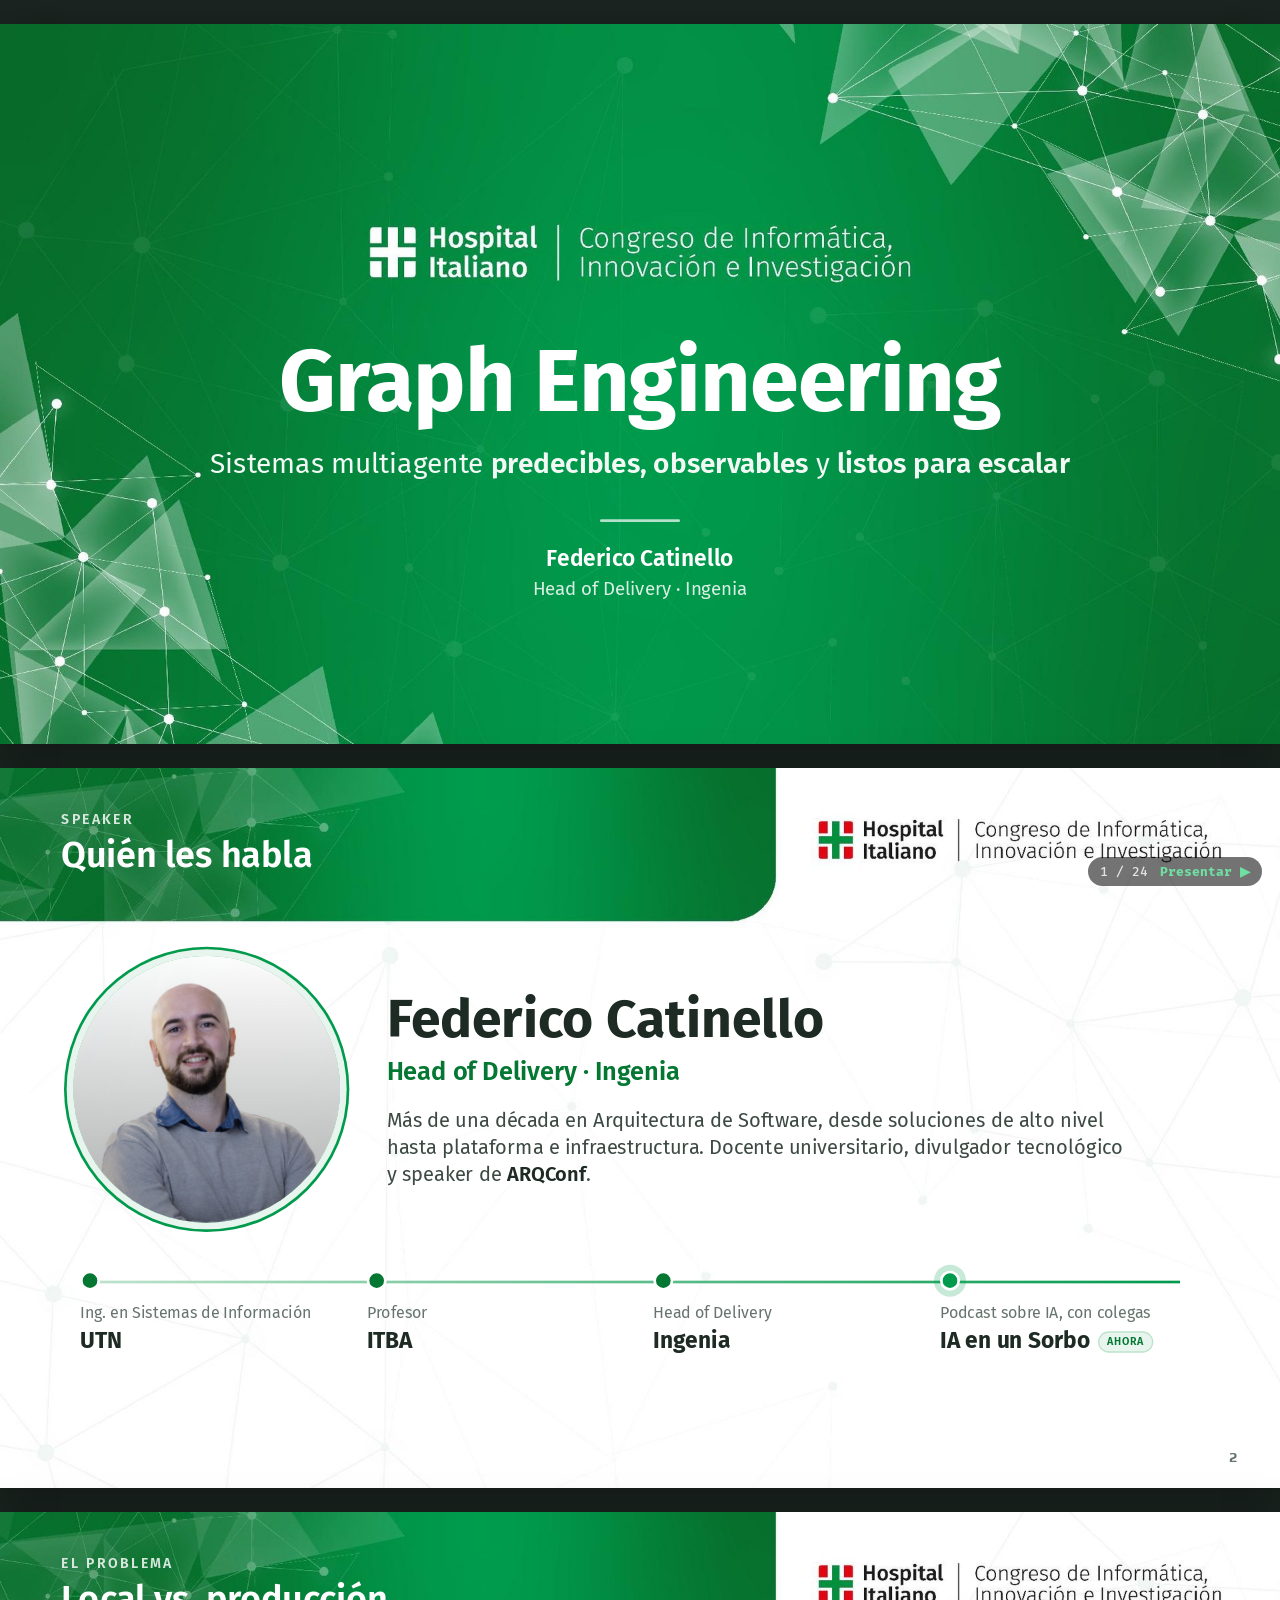
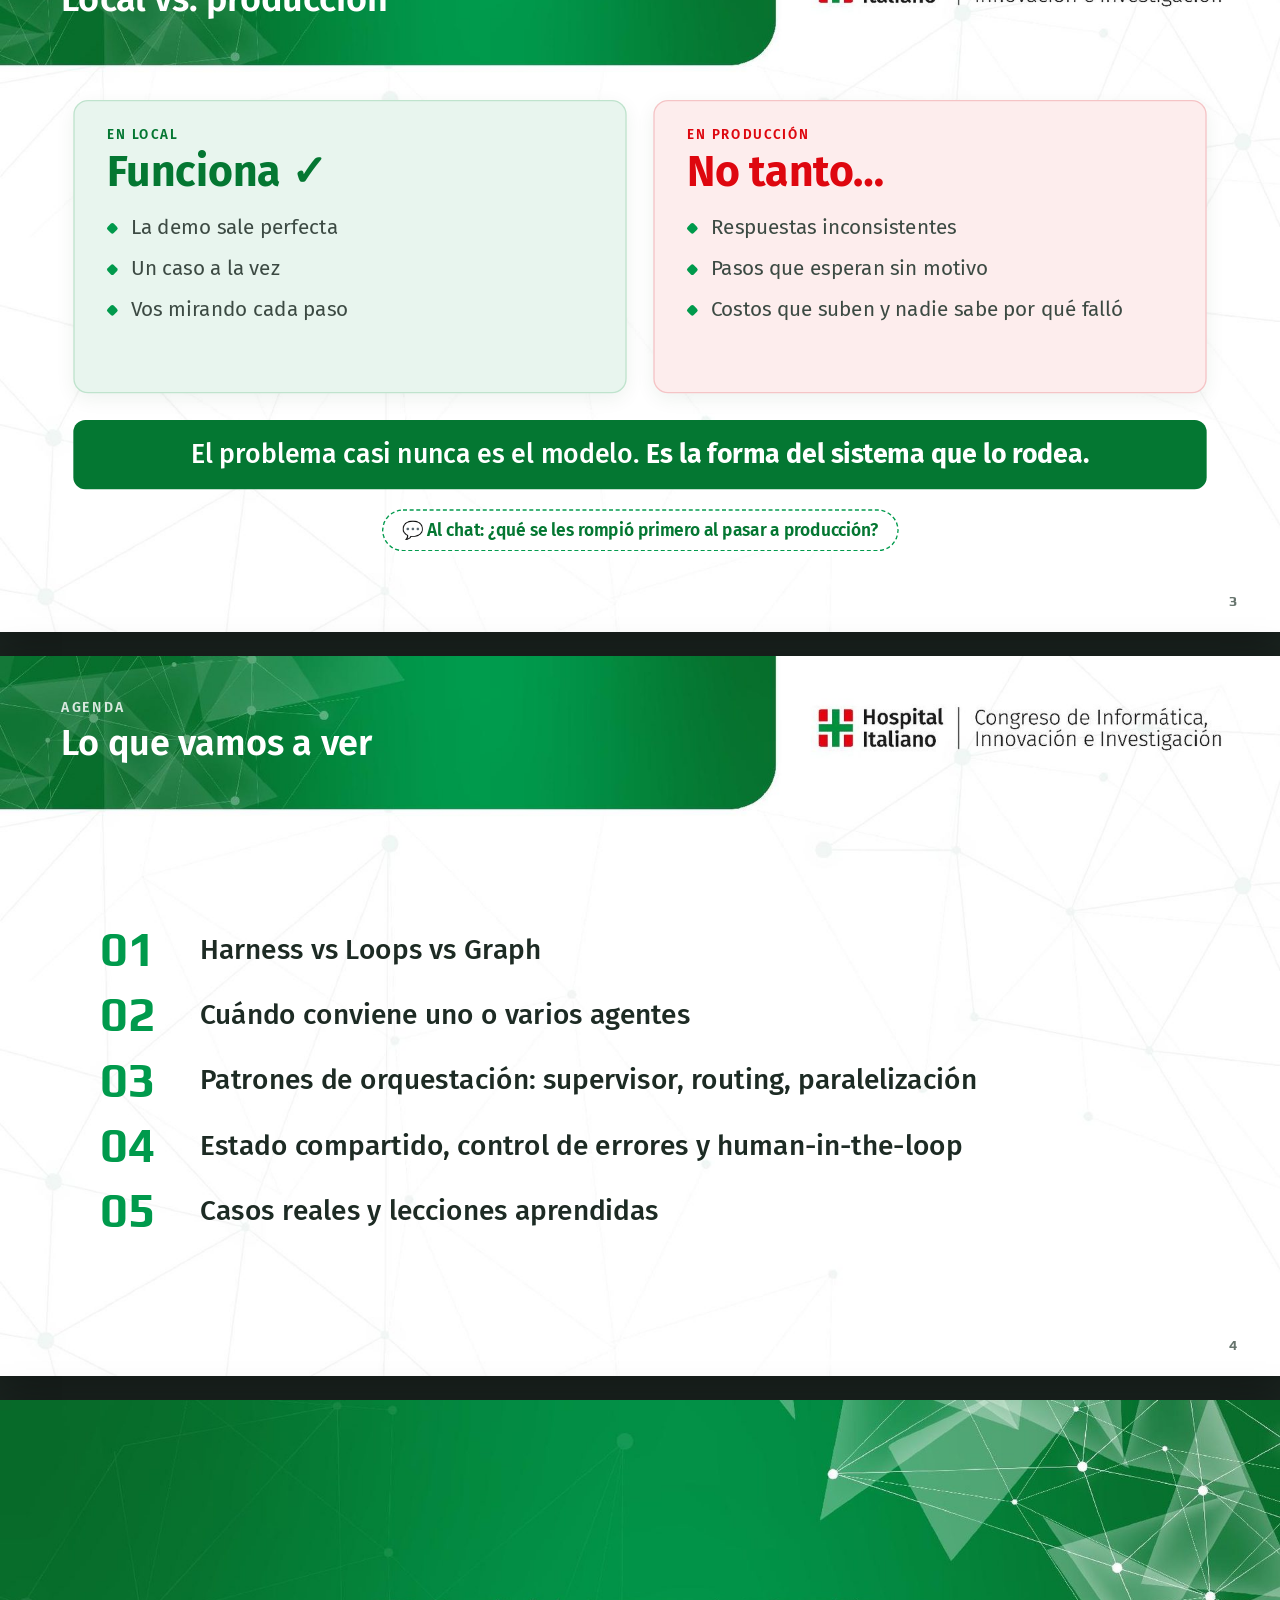
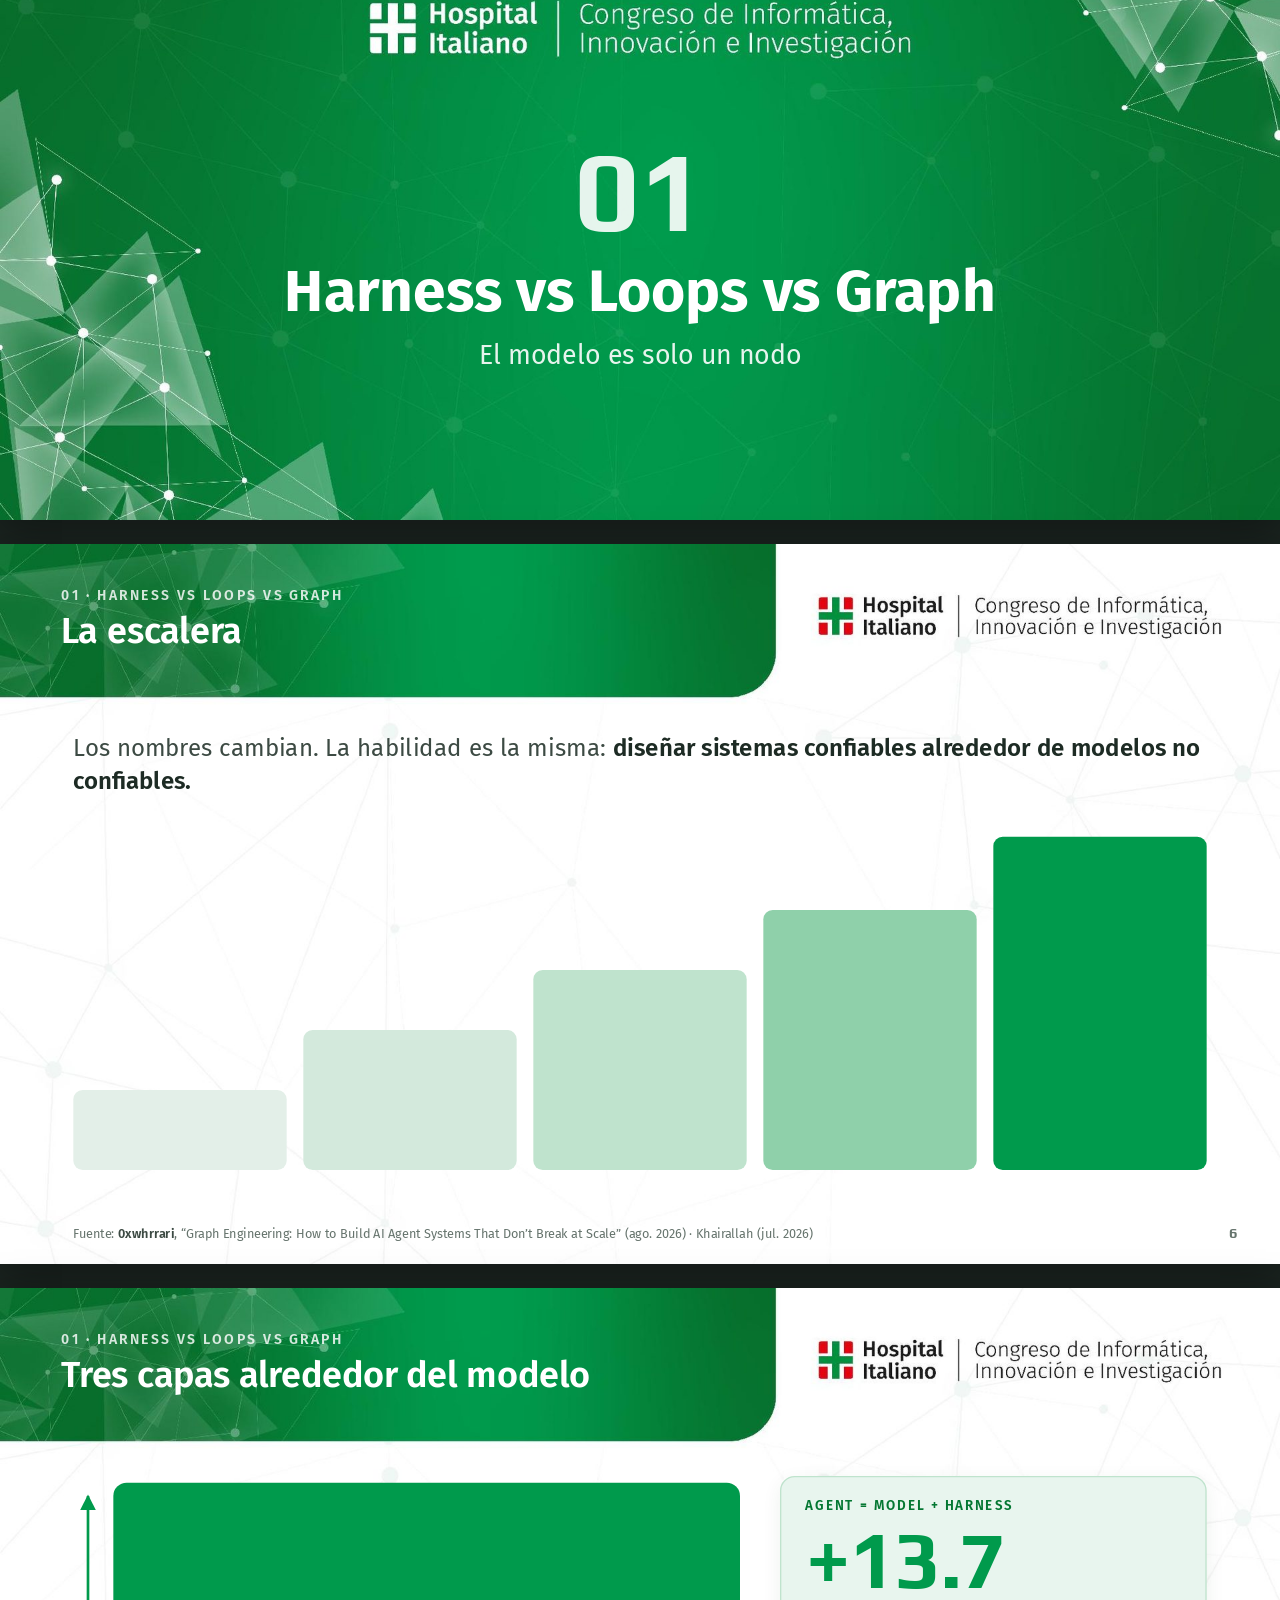
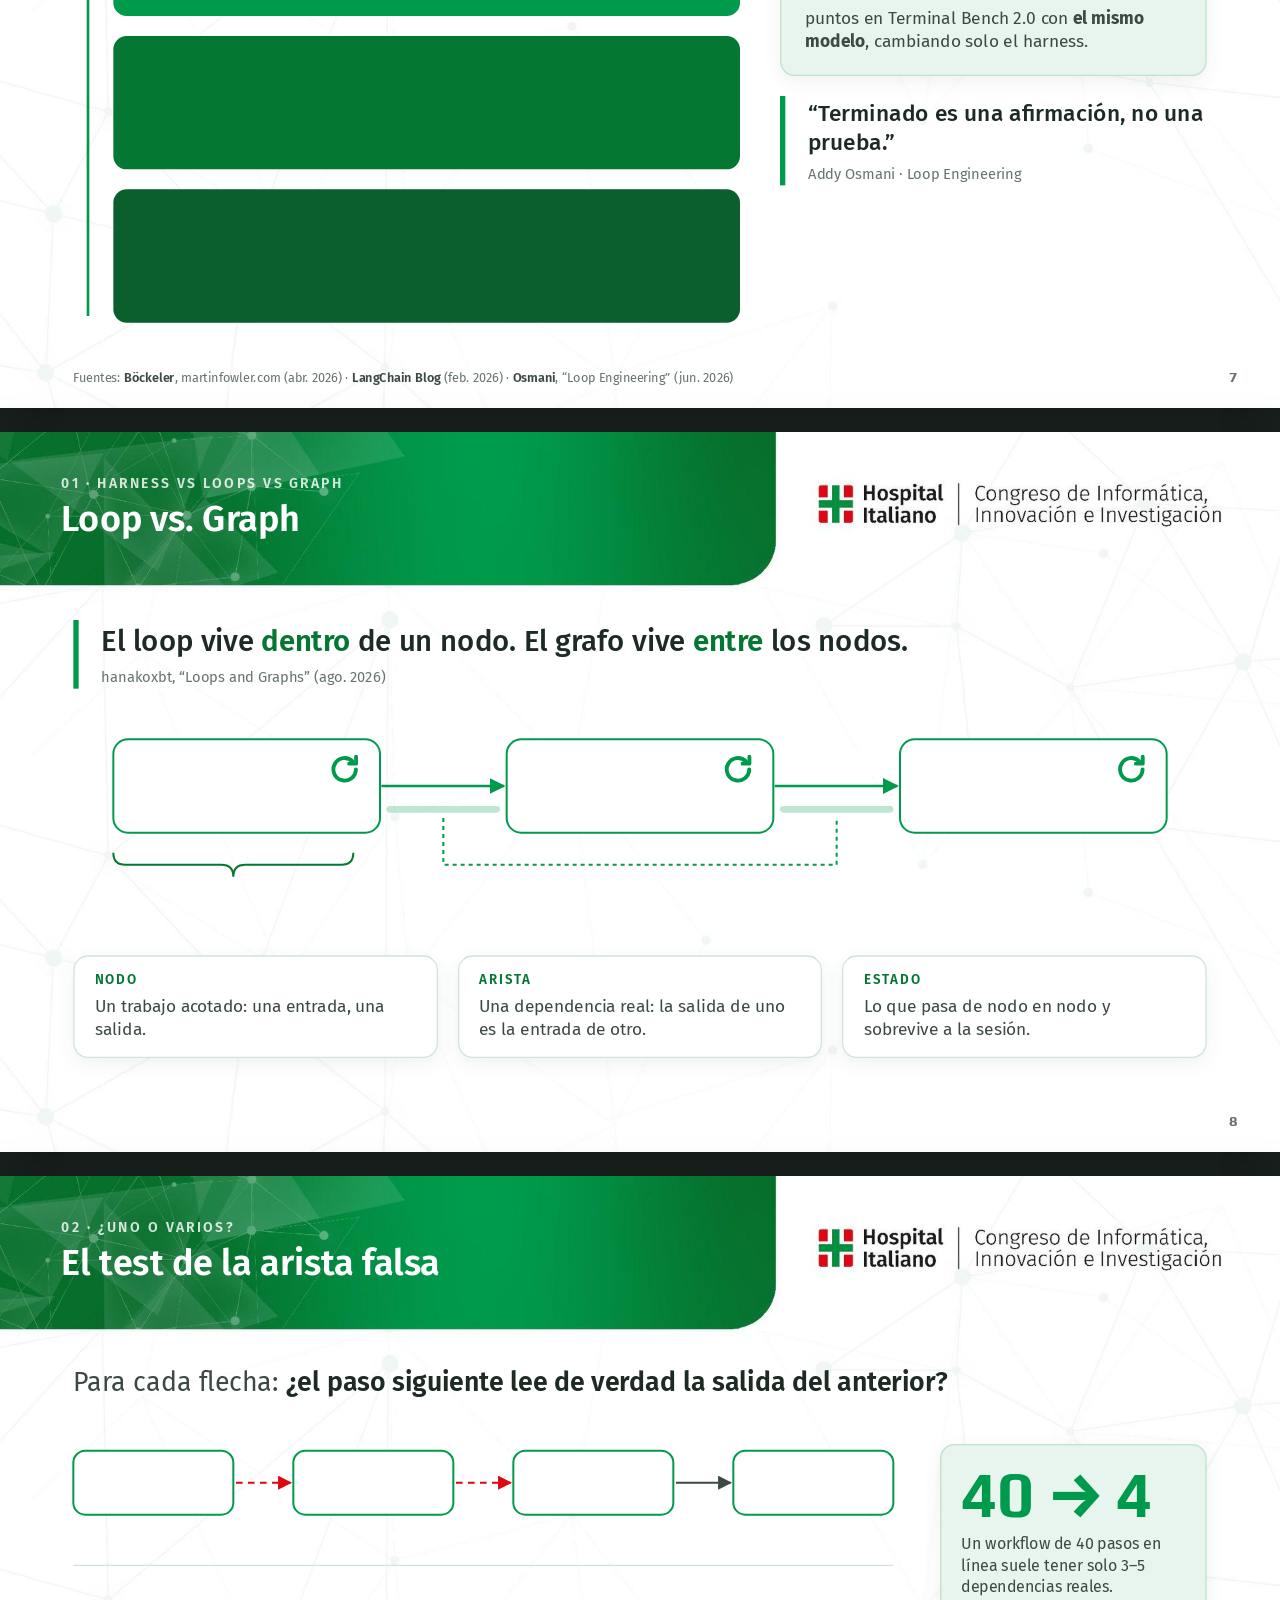
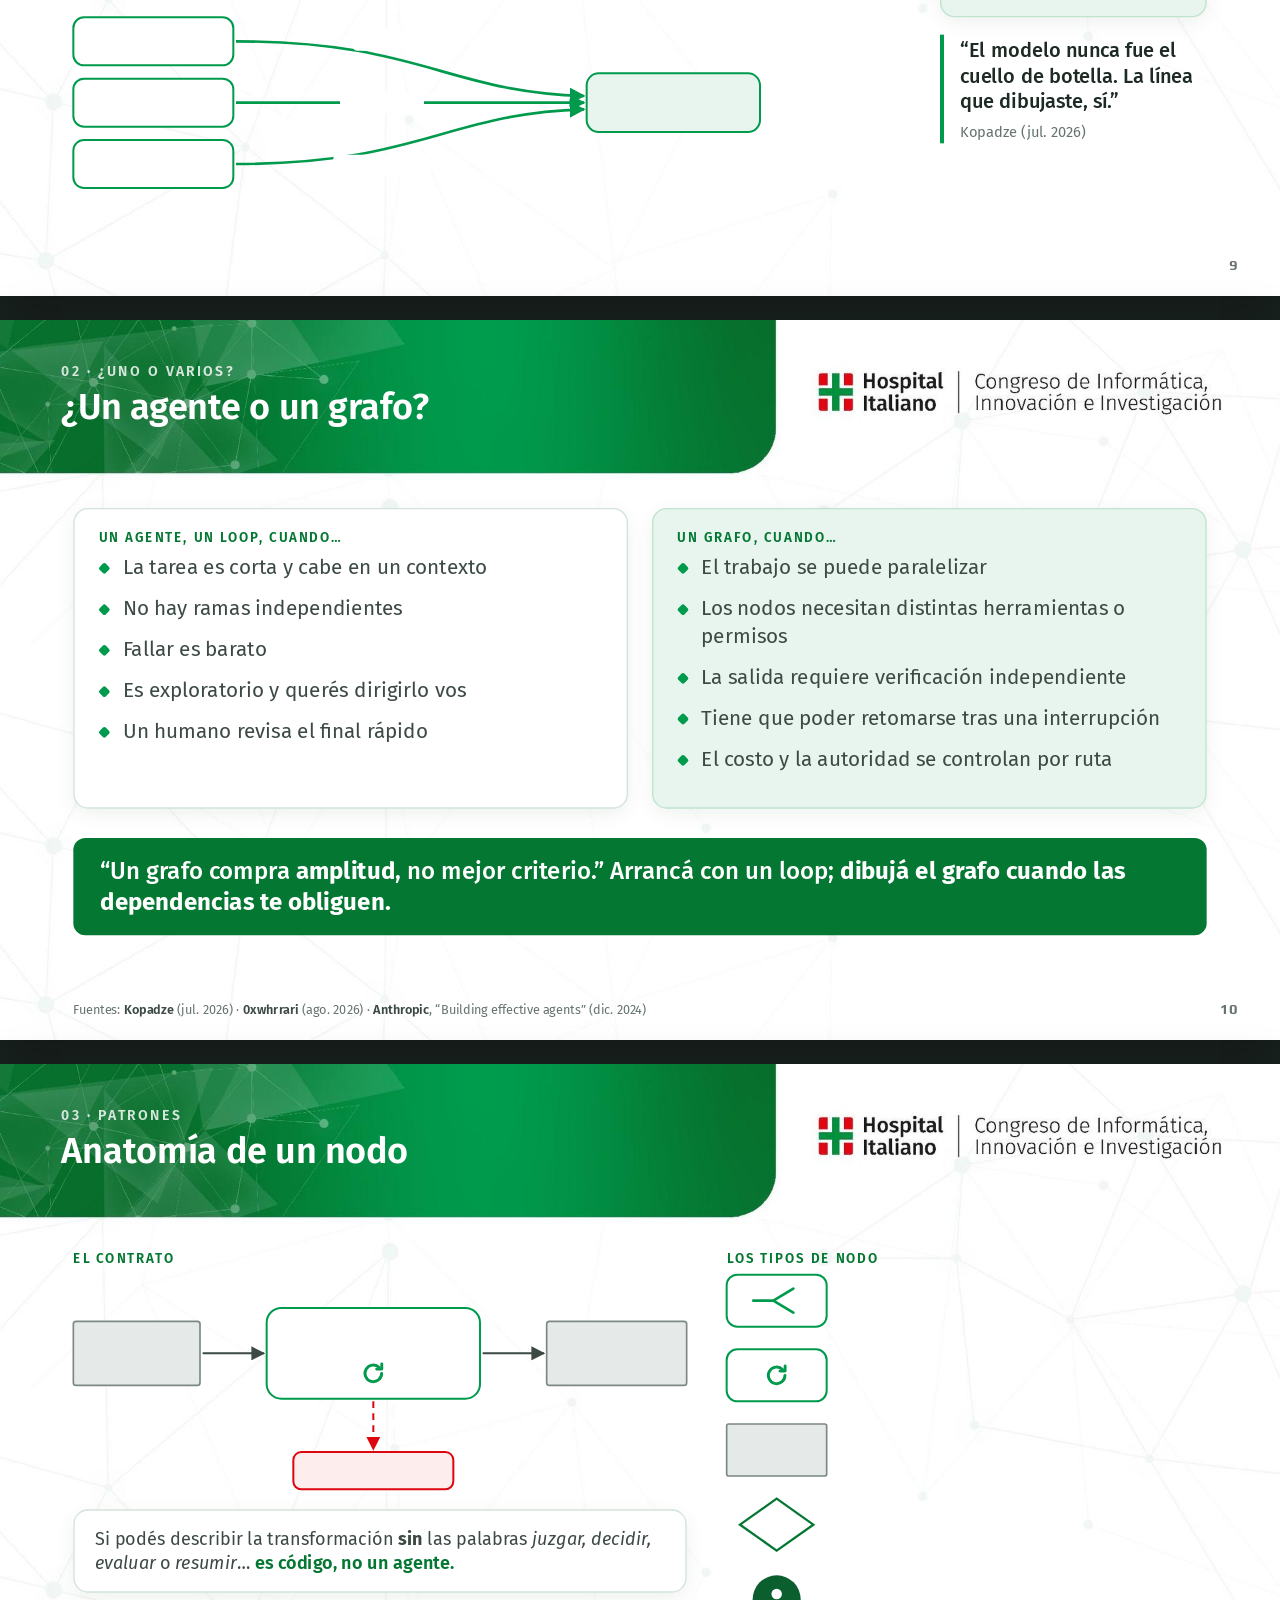
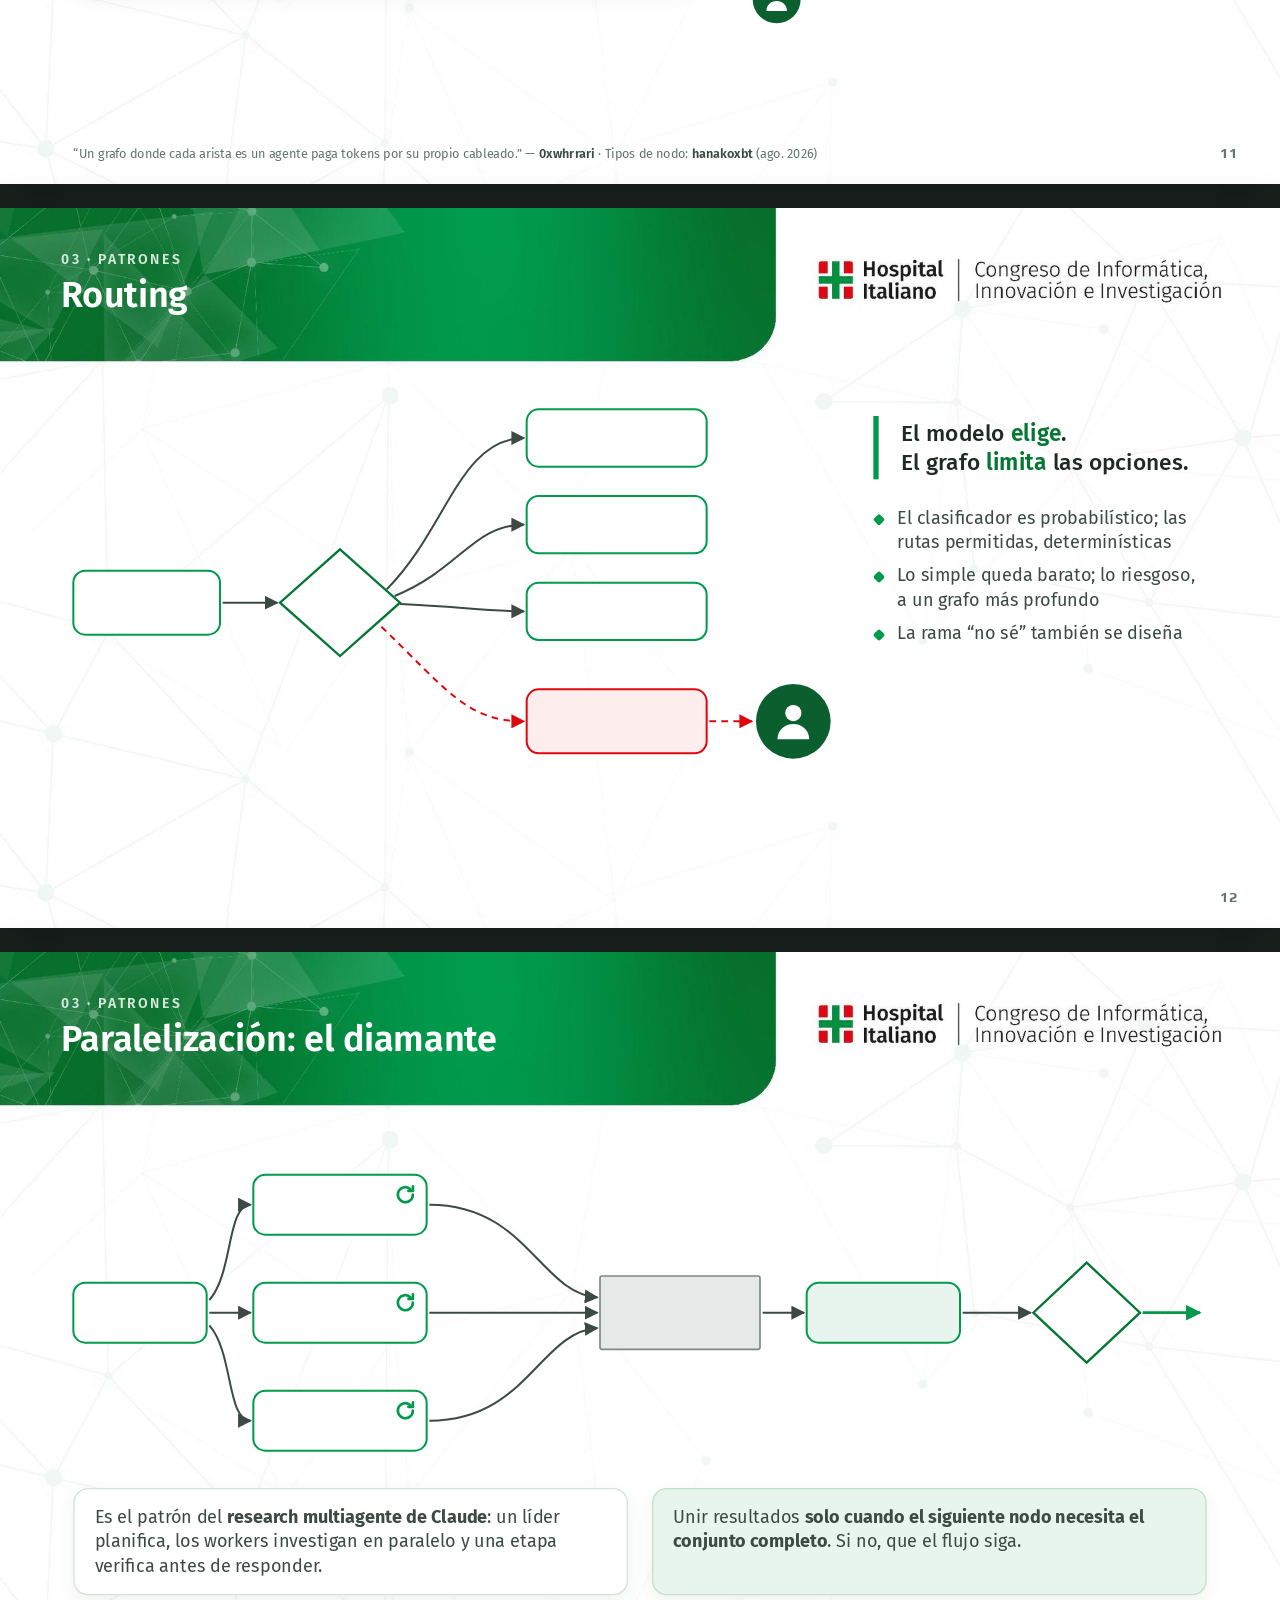
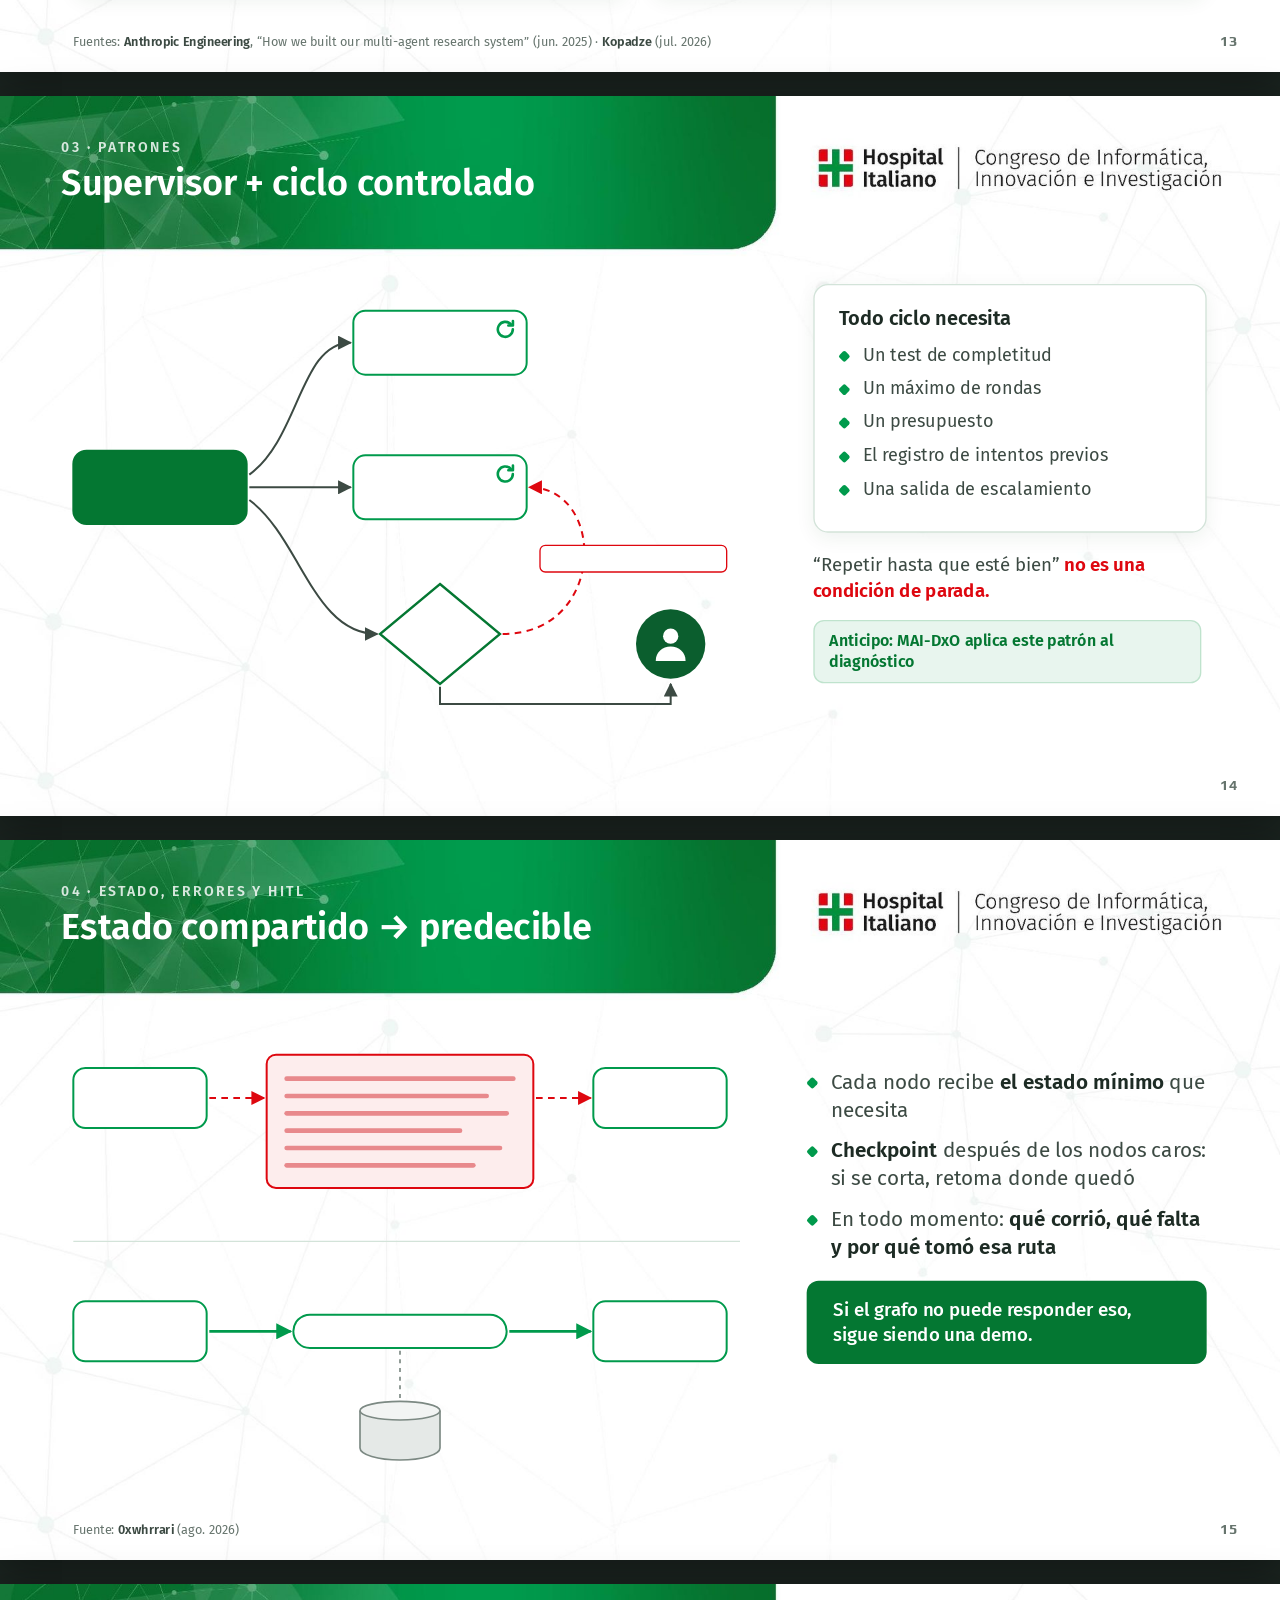
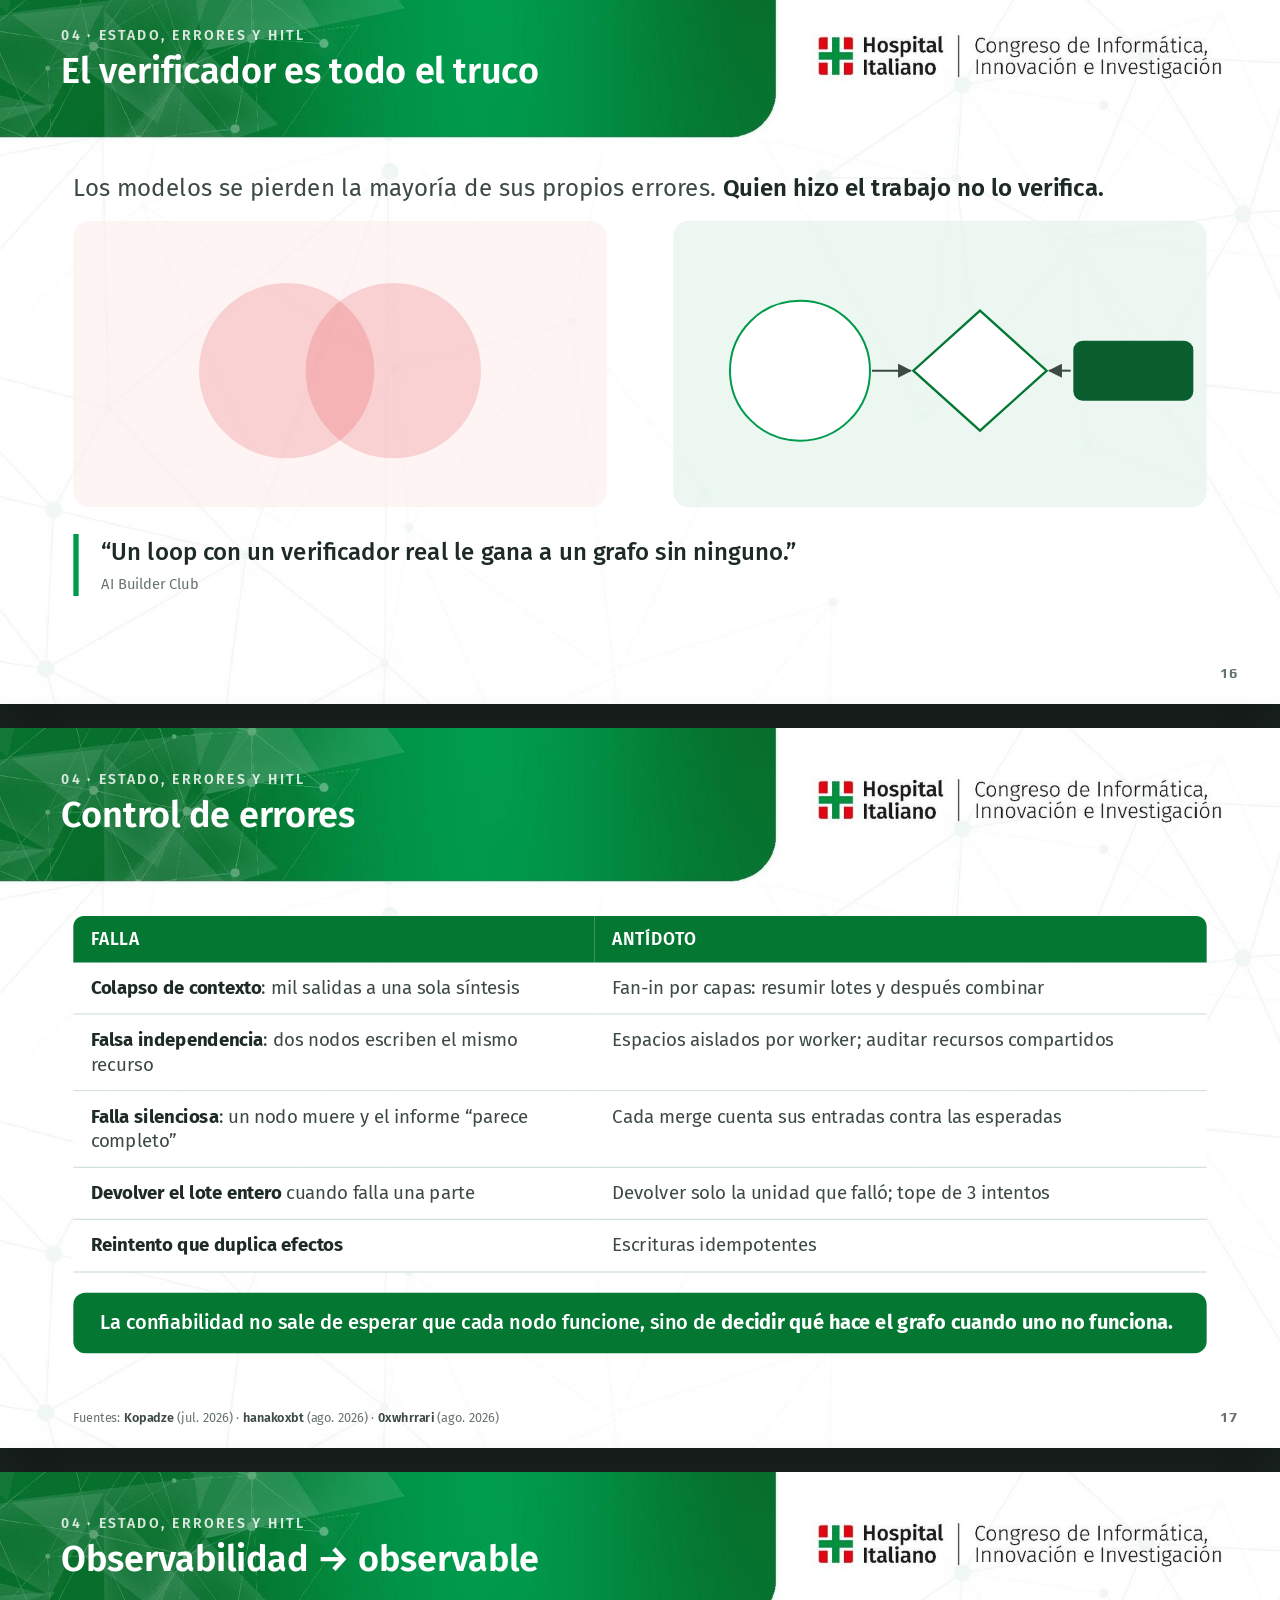
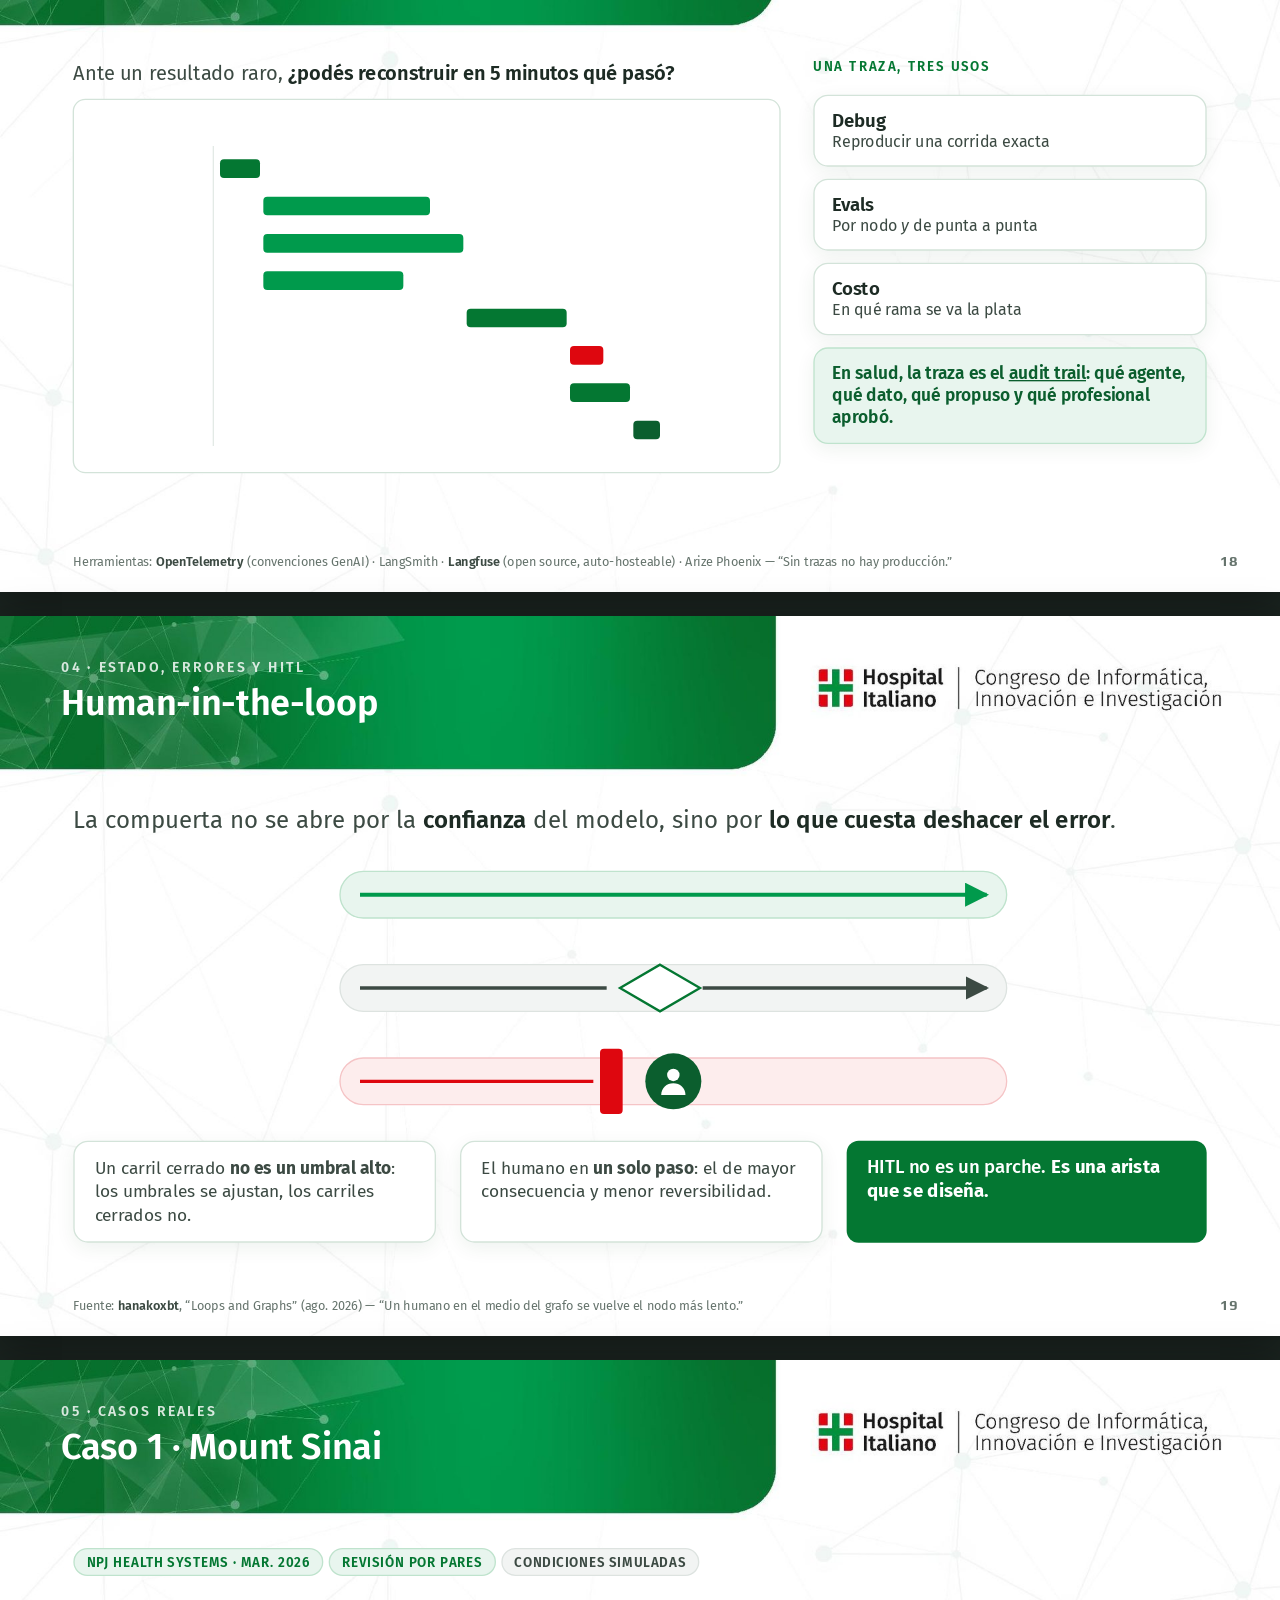
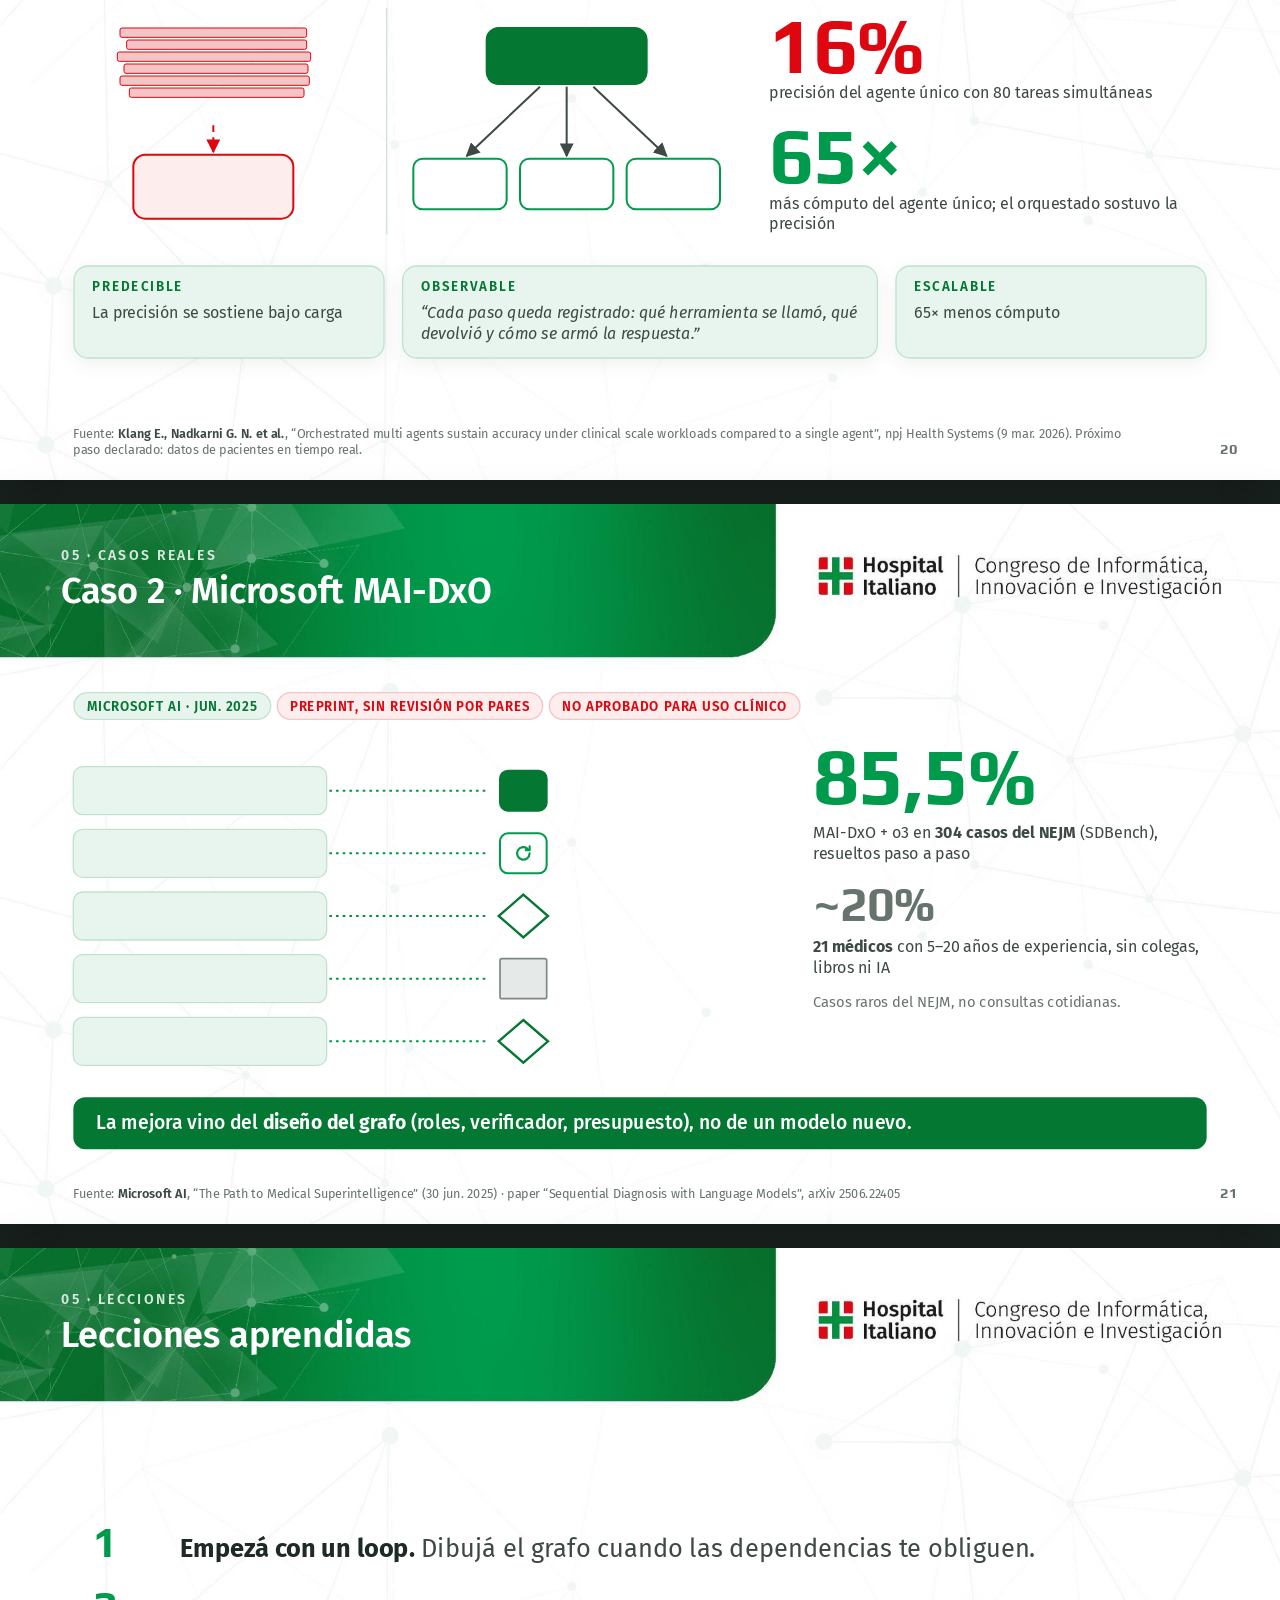
==== italiano_graph/graph-engineering.html @ 1c13f44f "initial upload" ====
<!doctype html>
<html lang="es">
<head>
<meta charset="utf-8">
<meta name="viewport" content="width=device-width, initial-scale=1">
<title>Graph Engineering — Congreso HIBA</title>
<link rel="preconnect" href="https://fonts.googleapis.com">
<link rel="preconnect" href="https://fonts.gstatic.com" crossorigin>
<link href="https://fonts.googleapis.com/css2?family=Fira+Sans:ital,wght@0,300;0,400;0,500;0,600;0,700;1,400&family=Fira+Mono:wght@400;500&family=Play:wght@400;700&display=swap" rel="stylesheet">
<style>
/* ================================================================
   GRAPH ENGINEERING — Congreso de Informática, Innovación e
   Investigación (Hospital Italiano de Buenos Aires).
   Visual extraído de "Base presentacion (1).pptx":
   fondos del template, verde HIBA, Fira Sans + Play.
   Canvas fijo 1920×1080; el runtime escala al viewport.
   ================================================================ */
:root {
  --g: #009A4C;        /* verde HIBA principal */
  --g2: #047732;       /* verde oscuro */
  --g3: #0B5E2E;       /* verde profundo (humano, énfasis) */
  --gl: #E8F5EE;       /* verde muy claro (rellenos) */
  --gm: #BFE3CD;       /* verde medio claro */
  --red: #DE070F;      /* rojo de la cruz HIBA: fallas, aristas falsas */
  --redl: #FDEDED;
  --ink: #1D2B24;
  --ink2: #3C4A43;
  --mut: #66746D;
  --line: #D3E3D9;
  --code: #E5E9E7;
  --codes: #7C8983;
  --font: 'Fira Sans', 'Helvetica Neue', Arial, sans-serif;
  --disp: 'Play', 'Fira Sans', sans-serif;
  --mono: 'Fira Mono', Menlo, monospace;
}

/* ---------------- Página / runtime ---------------- */
* { box-sizing: border-box; }
html, body { margin: 0; padding: 0; }
body { background: #1b2420; font-family: var(--font); -webkit-font-smoothing: antialiased; counter-reset: sl; padding-top: 24px; }
.pa-frame { position: relative; width: min(100vw, 1920px); aspect-ratio: 16 / 9; margin: 0 auto 24px auto; overflow: hidden; box-shadow: 0 10px 40px rgba(0,0,0,.35); }
.pa-frame > .slide { position: absolute; top: 0; left: 0; transform-origin: top left; transform: scale(var(--pa-scale, 1)); }
body.pa-present { overflow: hidden; background: #000; padding: 0; }
body.pa-present .pa-frame { display: none; margin: 0; box-shadow: none; position: fixed; }
body.pa-present .pa-frame.is-current { display: block; }
.pa-hud { position: fixed; right: 18px; bottom: 14px; z-index: 50; font: 500 13px/1 var(--mono); color: rgba(255,255,255,.8); background: rgba(0,0,0,.55); padding: 8px 12px; border-radius: 20px; display: flex; gap: 12px; align-items: center; user-select: none; }
.pa-hud button { all: unset; cursor: pointer; color: #6FE0A2; font: 700 13px/1 var(--mono); }
body.pa-present .pa-hud { opacity: 0; transition: opacity .3s; }
body.pa-present .pa-hud:hover { opacity: 1; }
@media print {
  @page { size: 1920px 1080px; margin: 0; }
  body { background: none; padding: 0; }
  .pa-hud { display: none !important; }
  .pa-frame { width: 1920px; height: 1080px; margin: 0; box-shadow: none; page-break-after: always; break-after: page; }
  .pa-frame > .slide { transform: none; }
  .slide { -webkit-print-color-adjust: exact; print-color-adjust: exact; }
}

/* ---------------- Shell de slide ---------------- */
.slide { position: relative; width: 1920px; height: 1080px; overflow: hidden; color: var(--ink); font-family: var(--font); background: #fff center / cover no-repeat; counter-increment: sl; }
.s-content { background-image: url([data-uri]); }
.s-cover { background-image: url([data-uri]); color: #fff; }
.s-content::after { content: counter(sl); position: absolute; right: 64px; bottom: 34px; font: 700 22px var(--disp); color: var(--mut); }

/* Título dentro de la pestaña verde del template */
.tab { position: absolute; left: 92px; top: 0; width: 1030px; height: 226px; display: flex; flex-direction: column; justify-content: center; color: #fff; }
.tab .k { font: 600 21px/1 var(--font); letter-spacing: .16em; text-transform: uppercase; opacity: .82; margin-bottom: 14px; }
.tab h2 { margin: 0; font: 600 54px/1.06 var(--font); letter-spacing: -.005em; }
.body { position: absolute; left: 110px; right: 110px; top: 282px; bottom: 90px; }
.src { position: absolute; left: 110px; bottom: 32px; right: 200px; font: 400 19px/1.3 var(--font); color: var(--mut); }
.src b { font-weight: 600; color: var(--ink2); }

/* ---------------- Tipografía y componentes ---------------- */
.lead { font: 400 36px/1.35 var(--font); color: var(--ink2); margin: 0; }
.lead strong, .b strong { color: var(--ink); font-weight: 600; }
.hl { color: var(--g2); font-weight: 600; }
.hl-r { color: var(--red); font-weight: 600; }
ul.b { list-style: none; padding: 0; margin: 0; }
ul.b li { position: relative; padding-left: 36px; margin: 0 0 20px; font: 400 31px/1.34 var(--font); color: var(--ink2); }
ul.b li::before { content: ''; position: absolute; left: 2px; top: .52em; width: 13px; height: 13px; background: var(--g); border-radius: 3px; transform: rotate(45deg); }
ul.b.sm li { font-size: 27px; margin-bottom: 14px; }
.card { background: #fff; border: 2px solid var(--line); border-radius: 22px; padding: 32px 36px; box-shadow: 0 8px 28px rgba(0, 70, 35, .07); }
.card h3 { margin: 0 0 18px; font: 600 30px/1.2 var(--font); color: var(--ink); }
.card.g { background: var(--gl); border-color: var(--gm); }
.card.r { background: var(--redl); border-color: #F5C4C6; }
.eyebrow { font: 600 20px/1 var(--font); letter-spacing: .14em; text-transform: uppercase; color: var(--g2); margin-bottom: 14px; }
.eyebrow.r { color: var(--red); }
.punch { background: var(--g2); color: #fff; border-radius: 18px; padding: 26px 40px; font: 500 34px/1.3 var(--font); }
.punch strong { font-weight: 700; }
.quote { border-left: 8px solid var(--g); padding: 4px 0 4px 34px; font: 500 40px/1.28 var(--font); color: var(--ink); }
.quote cite { display: block; margin-top: 12px; font: 400 22px var(--font); font-style: normal; color: var(--mut); }
.num { font: 700 150px/0.95 var(--disp); color: var(--g); letter-spacing: -.02em; }
.num.r { color: var(--red); }
.pill { display: inline-block; padding: 9px 18px; border-radius: 999px; font: 600 20px/1 var(--font); letter-spacing: .06em; text-transform: uppercase; background: var(--gl); color: var(--g2); border: 2px solid var(--gm); margin: 0 8px 8px 0; }
.pill.r { background: var(--redl); color: var(--red); border-color: #F5C4C6; }
.pill.n { background: #F2F4F3; color: var(--ink2); border-color: #DDE3E0; }
.row { display: flex; gap: 40px; }
.col { flex: 1; min-width: 0; }
.chat { display: inline-flex; align-items: center; gap: 14px; background: #fff; border: 2px dashed var(--g); color: var(--g2); border-radius: 999px; padding: 14px 28px; font: 600 26px var(--font); }
table.t { width: 100%; border-collapse: separate; border-spacing: 0; font: 400 28px/1.3 var(--font); color: var(--ink2); }
table.t th { text-align: left; background: var(--g2); color: #fff; font-weight: 600; padding: 18px 26px; font-size: 26px; letter-spacing: .04em; text-transform: uppercase; }
table.t th:first-child { border-radius: 16px 0 0 0; }
table.t th:last-child { border-radius: 0 16px 0 0; }
table.t td { padding: 20px 26px; border-bottom: 2px solid var(--line); background: rgba(255,255,255,.92); vertical-align: top; }
table.t td strong { color: var(--ink); }

/* ---------------- Gramática visual de los diagramas ---------------- */
svg.d { display: block; overflow: visible; font-family: var(--font); }
svg.d .n { fill: #fff; stroke: var(--g); stroke-width: 3; }
svg.d .nf { fill: var(--gl); stroke: var(--g); stroke-width: 3; }
svg.d .ns { fill: var(--g2); stroke: var(--g2); stroke-width: 3; }
svg.d .c { fill: var(--code); stroke: var(--codes); stroke-width: 2.5; }
svg.d .gt { fill: #fff; stroke: var(--g2); stroke-width: 3.5; }
svg.d .bad { fill: var(--redl); stroke: var(--red); stroke-width: 3; }
svg.d .e { stroke: var(--ink2); stroke-width: 3; fill: none; marker-end: url(#ar); }
svg.d .eg { stroke: var(--g); stroke-width: 4; fill: none; marker-end: url(#arg); }
svg.d .er { stroke: var(--red); stroke-width: 3; fill: none; stroke-dasharray: 10 8; marker-end: url(#arr); }
svg.d .ed { stroke: var(--codes); stroke-width: 2.5; fill: none; stroke-dasharray: 6 7; }
svg.d .t { font-size: 28px; font-weight: 600; fill: var(--ink); text-anchor: middle; dominant-baseline: central; }
svg.d .tw { font-size: 28px; font-weight: 600; fill: #fff; text-anchor: middle; dominant-baseline: central; }
svg.d .ts { font-size: 22px; fill: var(--mut); text-anchor: middle; dominant-baseline: central; }
svg.d .tl { text-anchor: start; }
svg.d .el { font-family: var(--mono); font-size: 21px; fill: var(--g3); text-anchor: middle; dominant-baseline: central; }
svg.d .elr { font-family: var(--mono); font-size: 20px; fill: var(--red); text-anchor: middle; dominant-baseline: central; }
svg.d .lb { fill: #fff; }
svg.d .cap { font-size: 20px; font-weight: 600; letter-spacing: .14em; fill: var(--g2); text-anchor: middle; }
svg.d .capr { font-size: 20px; font-weight: 600; letter-spacing: .14em; fill: var(--red); text-anchor: middle; }
svg.d .loop { color: var(--g); }
svg.d .hum { color: #fff; }
</style>
</head>
<body>

<!-- Definiciones compartidas: flechas, ícono de loop, ícono de humano -->
<svg width="0" height="0" style="position:absolute" aria-hidden="true">
  <defs>
    <marker id="ar" viewBox="0 0 10 10" refX="9" refY="5" markerWidth="7" markerHeight="7" orient="auto-start-reverse"><path d="M0,0 L10,5 L0,10 z" fill="#3C4A43"/></marker>
    <marker id="arg" viewBox="0 0 10 10" refX="9" refY="5" markerWidth="6" markerHeight="6" orient="auto-start-reverse"><path d="M0,0 L10,5 L0,10 z" fill="#009A4C"/></marker>
    <marker id="arr" viewBox="0 0 10 10" refX="9" refY="5" markerWidth="7" markerHeight="7" orient="auto-start-reverse"><path d="M0,0 L10,5 L0,10 z" fill="#DE070F"/></marker>
    <symbol id="loop" viewBox="0 0 24 24"><path d="M19.5 12a7.5 7.5 0 1 1-2.2-5.3" fill="none" stroke="currentColor" stroke-width="2.6" stroke-linecap="round"/><path d="M19.6 3.6v4.6H15" fill="none" stroke="currentColor" stroke-width="2.6" stroke-linecap="round" stroke-linejoin="round"/></symbol>
    <symbol id="person" viewBox="0 0 24 24"><circle cx="12" cy="7.6" r="4.3" fill="currentColor"/><path d="M3.6 21.5c0-4.9 3.8-8.1 8.4-8.1s8.4 3.2 8.4 8.1z" fill="currentColor"/></symbol>
  </defs>
</svg>

<!-- ============================ 01 · PORTADA ============================ -->
<section class="slide s-cover">
  <div style="position:absolute;left:0;right:0;top:470px;text-align:center">
    <div style="font:700 132px/1 var(--font);letter-spacing:-.01em">Graph Engineering</div>
    <div style="margin:30px auto 0;font:400 42px/1.3 var(--font);opacity:.95">Sistemas multiagente <strong style="font-weight:600">predecibles, observables</strong> y <strong style="font-weight:600">listos para escalar</strong></div>
    <div style="width:120px;height:4px;background:#fff;opacity:.7;margin:56px auto 34px;border-radius:2px"></div>
    <div style="font:600 34px var(--font)">Federico Catinello</div>
    <div style="font:400 28px var(--font);opacity:.85;margin-top:8px">Head of Delivery · Ingenia</div>
  </div>
</section>

<!-- ============================ 02 · SPEAKER ============================ -->
<section class="slide s-content">
  <div class="tab"><div class="k">Speaker</div><h2>Quién les habla</h2></div>
  <div class="body">
    <div style="display:flex;align-items:center;gap:70px">
      <div style="width:400px;height:400px;border-radius:50%;flex:none;background:url([data-uri]) center / cover;box-shadow:0 0 0 10px var(--gl),0 0 0 14px var(--g)"></div>
      <div>
        <div style="font:700 80px/1.05 var(--font);color:var(--ink)">Federico Catinello</div>
        <div style="font:600 38px var(--font);color:var(--g2);margin-top:14px">Head of Delivery · Ingenia</div>
        <p class="lead" style="margin-top:30px;font-size:30px;max-width:1120px">Más de una década en Arquitectura de Software, desde soluciones de alto nivel hasta plataforma e infraestructura. Docente universitario, divulgador tecnológico y speaker de <strong>ARQConf</strong>.</p>
      </div>
    </div>
    <div style="position:relative;display:flex;gap:30px;margin-top:64px;padding-left:10px">
      <div style="position:absolute;left:10px;right:40px;top:23px;height:4px;background:linear-gradient(90deg,var(--gm),var(--g))"></div>
      <div style="flex:1;position:relative;padding-top:56px">
        <span style="position:absolute;top:8px;left:0;width:30px;height:30px;border-radius:50%;border:4px solid #fff;background:var(--g2);"></span>
        <div style="font:400 24px/1.3 var(--font);color:var(--mut)">Ing. en Sistemas de Información</div>
        <div style="font:700 34px/1.2 var(--font);color:var(--ink);margin-top:6px">UTN</div>
      </div>
      <div style="flex:1;position:relative;padding-top:56px">
        <span style="position:absolute;top:8px;left:0;width:30px;height:30px;border-radius:50%;border:4px solid #fff;background:var(--g2);"></span>
        <div style="font:400 24px/1.3 var(--font);color:var(--mut)">Profesor</div>
        <div style="font:700 34px/1.2 var(--font);color:var(--ink);margin-top:6px">ITBA</div>
      </div>
      <div style="flex:1;position:relative;padding-top:56px">
        <span style="position:absolute;top:8px;left:0;width:30px;height:30px;border-radius:50%;border:4px solid #fff;background:var(--g2);"></span>
        <div style="font:400 24px/1.3 var(--font);color:var(--mut)">Head of Delivery</div>
        <div style="font:700 34px/1.2 var(--font);color:var(--ink);margin-top:6px">Ingenia</div>
      </div>
      <div style="flex:1;position:relative;padding-top:56px">
        <span style="position:absolute;top:8px;left:0;width:30px;height:30px;border-radius:50%;border:4px solid #fff;background:var(--g);box-shadow:0 0 0 9px rgba(0,154,76,.22);"></span>
        <div style="font:400 24px/1.3 var(--font);color:var(--mut)">Podcast sobre IA, con colegas</div>
        <div style="font:700 34px/1.2 var(--font);color:var(--ink);margin-top:6px">IA en un Sorbo<span class="pill" style="font-size:16px;padding:6px 12px;margin:0 0 0 12px;vertical-align:middle">ahora</span></div>
      </div>
    </div>
  </div>
</section>

<!-- ============================ 03 · GANCHO ============================ -->
<section class="slide s-content">
  <div class="tab"><div class="k">El problema</div><h2>Local vs. producción</h2></div>
  <div class="body">
    <div class="row" style="height:440px">
      <div class="col card g" style="padding:40px 48px">
        <div class="eyebrow">En local</div>
        <div style="font:700 64px/1 var(--font);color:var(--g2);margin-bottom:30px">Funciona ✓</div>
        <ul class="b"><li>La demo sale perfecta</li><li>Un caso a la vez</li><li>Vos mirando cada paso</li></ul>
      </div>
      <div class="col card r" style="padding:40px 48px">
        <div class="eyebrow r">En producción</div>
        <div style="font:700 64px/1 var(--font);color:var(--red);margin-bottom:30px">No tanto…</div>
        <ul class="b"><li>Respuestas inconsistentes</li><li>Pasos que esperan sin motivo</li><li>Costos que suben y nadie sabe por qué falló</li></ul>
      </div>
    </div>
    <div class="punch" style="margin-top:40px;font-size:40px;text-align:center">El problema casi nunca es el modelo. <strong>Es la forma del sistema que lo rodea.</strong></div>
    <div style="margin-top:30px;text-align:center"><span class="chat">💬 Al chat: ¿qué se les rompió primero al pasar a producción?</span></div>
  </div>
</section>

<!-- ============================ 04 · AGENDA ============================ -->
<section class="slide s-content">
  <div class="tab"><div class="k">Agenda</div><h2>Lo que vamos a ver</h2></div>
  <div class="body" style="display:flex;flex-direction:column;justify-content:center;gap:26px;padding-left:40px">
    <div style="display:flex;align-items:center;gap:40px"><span style="font:700 72px/1 var(--disp);color:var(--g);width:110px">01</span><span style="font:500 42px var(--font)">Harness vs Loops vs Graph</span></div>
    <div style="display:flex;align-items:center;gap:40px"><span style="font:700 72px/1 var(--disp);color:var(--g);width:110px">02</span><span style="font:500 42px var(--font)">Cuándo conviene uno o varios agentes</span></div>
    <div style="display:flex;align-items:center;gap:40px"><span style="font:700 72px/1 var(--disp);color:var(--g);width:110px">03</span><span style="font:500 42px var(--font)">Patrones de orquestación: supervisor, routing, paralelización</span></div>
    <div style="display:flex;align-items:center;gap:40px"><span style="font:700 72px/1 var(--disp);color:var(--g);width:110px">04</span><span style="font:500 42px var(--font)">Estado compartido, control de errores y human-in-the-loop</span></div>
    <div style="display:flex;align-items:center;gap:40px"><span style="font:700 72px/1 var(--disp);color:var(--g);width:110px">05</span><span style="font:500 42px var(--font)">Casos reales y lecciones aprendidas</span></div>
  </div>
</section>

<!-- ============================ 05 · SEPARADOR ============================ -->
<section class="slide s-cover">
  <div style="position:absolute;left:0;right:0;top:500px;text-align:center">
    <div style="font:700 170px/1 var(--disp);opacity:.9">01</div>
    <div style="font:700 88px/1.1 var(--font);margin-top:20px">Harness vs Loops vs Graph</div>
    <div style="font:400 40px var(--font);opacity:.9;margin-top:22px">El modelo es solo un nodo</div>
  </div>
</section>

<!-- ============================ 06 · ESCALERA ============================ -->
<section class="slide s-content">
  <div class="tab"><div class="k">01 · Harness vs Loops vs Graph</div><h2>La escalera</h2></div>
  <div class="body">
    <p class="lead" style="margin-bottom:40px">Los nombres cambian. La habilidad es la misma: <strong>diseñar sistemas confiables alrededor de modelos no confiables.</strong></p>
    <svg class="d" width="1700" height="520" viewBox="0 0 1700 520">
      <!-- 5 escalones: x = i*340, ancho 320; altura creciente -->
      <rect x="0"    y="400" width="320" height="120" rx="14" fill="#E3EFE8"/>
      <rect x="345"  y="310" width="320" height="210" rx="14" fill="#D3E9DC"/>
      <rect x="690"  y="220" width="320" height="300" rx="14" fill="#BFE3CD"/>
      <rect x="1035" y="130" width="320" height="390" rx="14" fill="#8FD0AA"/>
      <rect x="1380" y="20"  width="320" height="500" rx="14" fill="#009A4C"/>
      <text class="t"  x="160"  y="440">Prompt</text><text class="ts" x="160"  y="478">la instrucción</text>
      <text class="t"  x="505"  y="350">Context</text><text class="ts" x="505"  y="388">lo que el modelo ve</text>
      <text class="t"  x="850"  y="260">Harness</text><text class="ts" x="850"  y="298">el entorno del modelo</text>
      <text class="t"  x="1195" y="170">Loop</text><text class="ts" x="1195" y="208" style="fill:#1D2B24">una unidad, con feedback</text>
      <text class="tw" x="1540" y="64" style="font-size:34px">Graph</text><text class="ts" x="1540" y="104" style="fill:#fff">el trabajo completo</text>
    </svg>
  </div>
  <div class="src">Fuente: <b>0xwhrrari</b>, “Graph Engineering: How to Build AI Agent Systems That Don’t Break at Scale” (ago. 2026) · Khairallah (jul. 2026)</div>
</section>

<!-- ============================ 07 · TRES CAPAS ============================ -->
<section class="slide s-content">
  <div class="tab"><div class="k">01 · Harness vs Loops vs Graph</div><h2>Tres capas alrededor del modelo</h2></div>
  <div class="body" style="display:flex;gap:60px">
    <svg class="d" width="1000" height="690" viewBox="0 0 1000 690" style="flex:none">
      <!-- Graph arriba, Loop medio, Harness abajo -->
      <rect x="60" y="10"  width="940" height="200" rx="20" fill="#009A4C"/>
      <rect x="60" y="240" width="940" height="200" rx="20" fill="#047732"/>
      <rect x="60" y="470" width="940" height="200" rx="20" fill="#0B5E2E"/>
      <g fill="#fff">
        <text x="110" y="62" style="font:700 22px var(--disp);opacity:.75;letter-spacing:.1em">03</text>
        <text x="110" y="120" style="font:700 52px var(--font)">Graph</text>
        <text x="110" y="188" style="font:400 28px var(--font);opacity:.9">¿<tspan font-style="italic">Quién</tspan> hace cada parte?</text>
        <text x="960" y="122" text-anchor="end" style="font:700 34px var(--disp);letter-spacing:.08em">REPARTIR</text>
        <text x="110" y="292" style="font:700 22px var(--disp);opacity:.75;letter-spacing:.1em">02</text>
        <text x="110" y="350" style="font:700 52px var(--font)">Loop</text>
        <text x="110" y="418" style="font:400 28px var(--font);opacity:.9">¿<tspan font-style="italic">Cuándo</tspan> terminó de verdad?</text>
        <text x="960" y="352" text-anchor="end" style="font:700 34px var(--disp);letter-spacing:.08em">CONVERGER</text>
        <text x="110" y="522" style="font:700 22px var(--disp);opacity:.75;letter-spacing:.1em">01</text>
        <text x="110" y="580" style="font:700 52px var(--font)">Harness</text>
        <text x="110" y="648" style="font:400 28px var(--font);opacity:.9">¿Qué <tspan font-style="italic">puede</tspan> hacer el agente?</text>
        <text x="960" y="582" text-anchor="end" style="font:700 34px var(--disp);letter-spacing:.08em">CONTENER</text>
      </g>
      <!-- flecha lateral: cada capa se apoya en la de abajo -->
      <path d="M22 660 L22 30" stroke="#009A4C" stroke-width="4" fill="none" marker-end="url(#arg)"/>
    </svg>
    <div style="flex:1;display:flex;flex-direction:column;gap:30px">
      <div class="card g">
        <div class="eyebrow">Agent = Model + Harness</div>
        <div class="num" style="font-size:120px">+13.7</div>
        <p style="font:400 26px/1.35 var(--font);color:var(--ink2);margin:14px 0 0">puntos en Terminal Bench 2.0 con <strong>el mismo modelo</strong>, cambiando solo el harness.</p>
      </div>
      <div class="quote" style="font-size:34px">“Terminado es una afirmación, no una prueba.”<cite>Addy Osmani · Loop Engineering</cite></div>
    </div>
  </div>
  <div class="src">Fuentes: <b>Böckeler</b>, martinfowler.com (abr. 2026) · <b>LangChain Blog</b> (feb. 2026) · <b>Osmani</b>, “Loop Engineering” (jun. 2026)</div>
</section>

<!-- ============================ 08 · LOOP VS GRAPH ============================ -->
<section class="slide s-content">
  <div class="tab"><div class="k">01 · Harness vs Loops vs Graph</div><h2>Loop vs. Graph</h2></div>
  <div class="body">
    <div class="quote" style="font-size:44px">El loop vive <span class="hl">dentro</span> de un nodo. El grafo vive <span class="hl">entre</span> los nodos.<cite>hanakoxbt, “Loops and Graphs” (ago. 2026)</cite></div>
    <svg class="d" width="1700" height="330" viewBox="0 0 1700 330" style="margin-top:36px">
      <rect class="n" x="60"   y="40" width="400" height="140" rx="22"/>
      <rect class="n" x="650"  y="40" width="400" height="140" rx="22"/>
      <rect class="n" x="1240" y="40" width="400" height="140" rx="22"/>
      <text class="t" x="240"  y="110" style="font-size:34px">Analiza</text>
      <text class="t" x="830"  y="110" style="font-size:34px">Redacta</text>
      <text class="t" x="1420" y="110" style="font-size:34px">Revisa</text>
      <use href="#loop" class="loop" x="380"  y="58" width="54" height="54"/>
      <use href="#loop" class="loop" x="970"  y="58" width="54" height="54"/>
      <use href="#loop" class="loop" x="1560" y="58" width="54" height="54"/>
      <path class="eg" d="M462 110 L646 110"/>
      <path class="eg" d="M1052 110 L1236 110"/>
      <rect class="lb" x="490" y="56" width="128" height="34" rx="6"/><text class="el" x="554" y="73">hallazgos</text>
      <rect class="lb" x="1084" y="56" width="120" height="34" rx="6"/><text class="el" x="1144" y="73">borrador</text>
      <!-- llave: loop = adentro -->
      <path d="M60 210 q0 18 18 18 h144 q18 0 18 18 q0 -18 18 -18 h144 q18 0 18 -18" fill="none" stroke="#047732" stroke-width="3"/>
      <text x="260" y="290" text-anchor="middle" style="font:700 26px var(--font);fill:#047732;letter-spacing:.08em">LOOP · ADENTRO DEL NODO</text>
      <!-- marcas: grafo = entre -->
      <rect x="470" y="140" width="170" height="10" rx="5" fill="#009A4C" opacity=".25"/>
      <rect x="1060" y="140" width="170" height="10" rx="5" fill="#009A4C" opacity=".25"/>
      <path d="M555 158 L555 228 L1145 228 L1145 158" fill="none" stroke="#009A4C" stroke-width="3" stroke-dasharray="6 6"/>
      <text x="850" y="290" text-anchor="middle" style="font:700 26px var(--font);fill:#009A4C;letter-spacing:.08em">GRAFO · ENTRE LOS NODOS</text>
    </svg>
    <div class="row" style="margin-top:34px;gap:30px">
      <div class="col card" style="padding:24px 30px"><div class="eyebrow">Nodo</div><div style="font:400 26px/1.3 var(--font);color:var(--ink2)">Un trabajo acotado: una entrada, una salida.</div></div>
      <div class="col card" style="padding:24px 30px"><div class="eyebrow">Arista</div><div style="font:400 26px/1.3 var(--font);color:var(--ink2)">Una dependencia real: la salida de uno es la entrada de otro.</div></div>
      <div class="col card" style="padding:24px 30px"><div class="eyebrow">Estado</div><div style="font:400 26px/1.3 var(--font);color:var(--ink2)">Lo que pasa de nodo en nodo y sobrevive a la sesión.</div></div>
    </div>
  </div>
</section>

<!-- ============================ 09 · ARISTA FALSA ============================ -->
<section class="slide s-content">
  <div class="tab"><div class="k">02 · ¿Uno o varios?</div><h2>El test de la arista falsa</h2></div>
  <div class="body">
    <p class="lead" style="font-size:40px;margin-bottom:26px">Para cada flecha: <strong>¿el paso siguiente lee de verdad la salida del anterior?</strong></p>
    <div style="display:flex;gap:40px;align-items:flex-start">
      <svg class="d" width="1260" height="560" viewBox="0 0 1260 560" style="flex:none">
        <!-- ANTES -->
        <text class="capr" x="0" y="22" style="text-anchor:start">ANTES · UNA LÍNEA</text>
        <rect class="n" x="0"   y="50" width="240" height="96" rx="18"/><text class="t" x="120"  y="98">Labs</text>
        <rect class="n" x="330" y="50" width="240" height="96" rx="18"/><text class="t" x="450"  y="98">Imágenes</text>
        <rect class="n" x="660" y="50" width="240" height="96" rx="18"/><text class="t" x="780"  y="98">Evoluciones</text>
        <rect class="n" x="990" y="50" width="240" height="96" rx="18"/><text class="t" x="1110" y="98">Resumen</text>
        <path class="er" d="M244 98 L326 98"/><path class="er" d="M574 98 L656 98"/>
        <path class="e"  d="M904 98 L986 98"/>
        <text x="285" y="70" text-anchor="middle" style="font:700 30px var(--font);fill:#DE070F">✗</text>
        <text x="615" y="70" text-anchor="middle" style="font:700 30px var(--font);fill:#DE070F">✗</text>
        <text class="elr" x="450" y="178">no cruza ningún dato → espera inútil</text>
        <line x1="0" y1="222" x2="1230" y2="222" stroke="#D3E3D9" stroke-width="2"/>
        <!-- DESPUÉS -->
        <text class="cap" x="0" y="270" style="text-anchor:start">DESPUÉS · UN GRAFO</text>
        <rect class="n" x="0" y="300" width="240" height="72" rx="16"/><text class="t" x="120" y="336">Labs</text>
        <rect class="n" x="0" y="392" width="240" height="72" rx="16"/><text class="t" x="120" y="428">Imágenes</text>
        <rect class="n" x="0" y="484" width="240" height="72" rx="16"/><text class="t" x="120" y="520">Evoluciones</text>
        <rect class="nf" x="770" y="384" width="260" height="88" rx="18"/><text class="t" x="900" y="428">Resumen</text>
        <path class="eg" d="M244 336 C520 336 560 412 766 418"/>
        <path class="eg" d="M244 428 L766 428"/>
        <path class="eg" d="M244 520 C520 520 560 444 766 438"/>
        <rect class="lb" x="420" y="318" width="86" height="32" rx="6"/><text class="el" x="463" y="334">labs</text>
        <rect class="lb" x="400" y="412" width="126" height="32" rx="6"/><text class="el" x="463" y="428">imágenes</text>
        <rect class="lb" x="390" y="506" width="146" height="32" rx="6"/><text class="el" x="463" y="522">evoluciones</text>
        <text class="ts tl" x="1060" y="428" style="text-anchor:start;fill:#047732;font-weight:600">en paralelo</text>
      </svg>
      <div style="flex:1;display:flex;flex-direction:column;gap:26px;padding-top:40px">
        <div class="card g" style="padding:28px 30px"><div class="num" style="font-size:96px">40 → 4</div><p style="font:400 24px/1.35 var(--font);color:var(--ink2);margin:12px 0 0">Un workflow de 40 pasos en línea suele tener solo 3–5 dependencias reales.</p></div>
        <div class="quote" style="font-size:30px;border-left-width:6px;padding-left:24px">“El modelo nunca fue el cuello de botella. La línea que dibujaste, sí.”<cite>Kopadze (jul. 2026)</cite></div>
      </div>
    </div>
  </div>
</section>

<!-- ============================ 10 · ¿UNO O VARIOS? ============================ -->
<section class="slide s-content">
  <div class="tab"><div class="k">02 · ¿Uno o varios?</div><h2>¿Un agente o un grafo?</h2></div>
  <div class="body">
    <div class="row" style="gap:36px">
      <div class="col card">
        <div class="eyebrow">Un agente, un loop, cuando…</div>
        <ul class="b"><li>La tarea es corta y cabe en un contexto</li><li>No hay ramas independientes</li><li>Fallar es barato</li><li>Es exploratorio y querés dirigirlo vos</li><li>Un humano revisa el final rápido</li></ul>
      </div>
      <div class="col card g">
        <div class="eyebrow">Un grafo, cuando…</div>
        <ul class="b"><li>El trabajo se puede paralelizar</li><li>Los nodos necesitan distintas herramientas o permisos</li><li>La salida requiere verificación independiente</li><li>Tiene que poder retomarse tras una interrupción</li><li>El costo y la autoridad se controlan por ruta</li></ul>
      </div>
    </div>
    <div class="punch" style="margin-top:44px;font-size:36px">“Un grafo compra <strong>amplitud</strong>, no mejor criterio.” Arrancá con un loop; <strong>dibujá el grafo cuando las dependencias te obliguen.</strong></div>
  </div>
  <div class="src">Fuentes: <b>Kopadze</b> (jul. 2026) · <b>0xwhrrari</b> (ago. 2026) · <b>Anthropic</b>, “Building effective agents” (dic. 2024)</div>
</section>

<!-- ============================ 11 · ANATOMÍA DE UN NODO ============================ -->
<section class="slide s-content">
  <div class="tab"><div class="k">03 · Patrones</div><h2>Anatomía de un nodo</h2></div>
  <div class="body" style="display:flex;gap:60px">
    <div style="flex:none;width:920px">
      <div class="eyebrow">El contrato</div>
      <svg class="d" width="920" height="330" viewBox="0 0 920 330">
        <rect class="c" x="0" y="70" width="190" height="96" rx="4"/><text class="t" x="95" y="118" style="font-size:24px">Entrada</text>
        <text class="ts" x="95" y="194">explícita</text>
        <rect class="n" x="290" y="50" width="320" height="136" rx="22"/><text class="t" x="450" y="104">Un solo trabajo</text>
        <use href="#loop" class="loop" x="430" y="128" width="40" height="40"/>
        <rect class="c" x="710" y="70" width="210" height="96" rx="4"/><text class="t" x="815" y="106" style="font-size:24px">Salida</text><text class="t" x="815" y="136" style="font-size:24px">estructurada</text>
        <text class="ts" x="815" y="194">JSON / schema</text>
        <path class="e" d="M194 118 L286 118"/><path class="e" d="M614 118 L706 118"/>
        <path class="er" d="M450 190 L450 262"/>
        <rect class="bad" x="330" y="266" width="240" height="56" rx="12"/><text class="t" x="450" y="294" style="font-size:24px;fill:#DE070F">estado de falla</text>
      </svg>
      <div class="card" style="margin-top:22px;padding:24px 30px"><p style="font:400 27px/1.35 var(--font);color:var(--ink2);margin:0">Si podés describir la transformación <strong>sin</strong> las palabras <em>juzgar, decidir, evaluar</em> o <em>resumir</em>… <span class="hl">es código, no un agente.</span></p></div>
    </div>
    <div style="flex:1">
      <div class="eyebrow">Los tipos de nodo</div>
      <svg class="d" width="720" height="520" viewBox="0 0 720 520">
        <rect class="n" x="0" y="0" width="150" height="78" rx="16"/><path d="M40 39 h30 M70 39 l30 -18 M70 39 l30 18" stroke="#009A4C" stroke-width="4" fill="none" stroke-linecap="round"/>
        <text class="t tl" x="190" y="26" style="text-anchor:start">Splitter</text><text class="ts tl" x="190" y="58" style="text-anchor:start">parte el trabajo en unidades</text>
        <rect class="n" x="0" y="112" width="150" height="78" rx="16"/><use href="#loop" class="loop" x="55" y="131" width="40" height="40"/>
        <text class="t tl" x="190" y="138" style="text-anchor:start">Worker (agente)</text><text class="ts tl" x="190" y="170" style="text-anchor:start">una unidad, su propio contexto</text>
        <rect class="c" x="0" y="224" width="150" height="78" rx="3"/><text x="75" y="263" text-anchor="middle" dominant-baseline="central" style="font:500 26px var(--mono);fill:#3C4A43">{ }</text>
        <text class="t tl" x="190" y="250" style="text-anchor:start">Código</text><text class="ts tl" x="190" y="282" style="text-anchor:start">une, ordena, deduplica</text>
        <polygon class="gt" points="75,336 130,375 75,414 20,375"/>
        <text class="t tl" x="190" y="362" style="text-anchor:start">Verificador / compuerta</text><text class="ts tl" x="190" y="394" style="text-anchor:start">deja pasar o rechaza</text>
        <circle cx="75" cy="487" r="36" fill="#0B5E2E"/><use href="#person" class="hum" x="53" y="465" width="44" height="44"/>
        <text class="t tl" x="190" y="474" style="text-anchor:start">Humano</text><text class="ts tl" x="190" y="506" style="text-anchor:start">aprueba donde el error es irreversible</text>
      </svg>
    </div>
  </div>
  <div class="src">“Un grafo donde cada arista es un agente paga tokens por su propio cableado.” — <b>0xwhrrari</b> · Tipos de nodo: <b>hanakoxbt</b> (ago. 2026)</div>
</section>

<!-- ============================ 12 · ROUTING ============================ -->
<section class="slide s-content">
  <div class="tab"><div class="k">03 · Patrones</div><h2>Routing</h2></div>
  <div class="body" style="display:flex;gap:50px">
    <svg class="d" width="1150" height="640" viewBox="0 0 1150 640" style="flex:none">
      <rect class="n" x="0" y="262" width="220" height="96" rx="18"/><text class="t" x="110" y="310">Consulta</text>
      <polygon class="gt" points="400,230 490,310 400,390 310,310"/><text class="t" x="400" y="310" style="font-size:22px">Clasifica</text>
      <path class="e" d="M224 310 L306 310"/>
      <rect class="n" x="680" y="20"  width="270" height="86" rx="18"/><text class="t" x="815" y="63">Turnos</text>
      <rect class="n" x="680" y="150" width="270" height="86" rx="18"/><text class="t" x="815" y="193">Laboratorio</text>
      <rect class="n" x="680" y="280" width="270" height="86" rx="18"/><text class="t" x="815" y="323">Administrativa</text>
      <rect class="bad" x="680" y="440" width="270" height="96" rx="18"/><text class="t" x="815" y="476" style="fill:#DE070F">Urgencia</text><text class="t" x="815" y="508" style="font-size:22px;fill:#DE070F">o “no sé”</text>
      <path class="e" d="M470 290 C560 200 580 63 676 63"/>
      <path class="e" d="M482 300 C580 260 600 193 676 193"/>
      <path class="e" d="M490 312 C580 316 620 323 676 323"/>
      <path class="er" d="M462 346 C560 440 590 488 676 488"/>
      <circle cx="1080" cy="488" r="56" fill="#0B5E2E"/><use href="#person" class="hum" x="1046" y="454" width="68" height="68"/>
      <path class="er" d="M954 488 L1018 488"/>
      <text class="ts" x="1080" y="572" style="fill:#0B5E2E;font-weight:600">directo a un humano</text>
    </svg>
    <div style="flex:1;padding-top:30px">
      <div class="quote" style="font-size:34px">El modelo <span class="hl">elige</span>.<br>El grafo <span class="hl">limita</span> las opciones.</div>
      <ul class="b sm" style="margin-top:40px"><li>El clasificador es probabilístico; las rutas permitidas, determinísticas</li><li>Lo simple queda barato; lo riesgoso, a un grafo más profundo</li><li>La rama “no sé” también se diseña</li></ul>
    </div>
  </div>
</section>

<!-- ============================ 13 · DIAMANTE ============================ -->
<section class="slide s-content">
  <div class="tab"><div class="k">03 · Patrones</div><h2>Paralelización: el diamante</h2></div>
  <div class="body">
    <svg class="d" width="1700" height="500" viewBox="0 0 1700 500">
      <text class="cap" x="370"  y="18">FAN-OUT</text>
      <text class="cap" x="910"  y="18">REDUCE</text>
      <text class="cap" x="1215" y="18">SYNTHESIZE</text>
      <text class="cap" x="1520" y="18">VERIFY</text>
      <rect class="n" x="0" y="214" width="200" height="90" rx="18"/><text class="t" x="100" y="259">Splitter</text>
      <rect class="n" x="270" y="52"  width="260" height="90" rx="18"/><text class="t" x="385" y="97">Labs</text><use href="#loop" class="loop" x="480" y="64" width="36" height="36"/>
      <rect class="n" x="270" y="214" width="260" height="90" rx="18"/><text class="t" x="385" y="259">Imágenes</text><use href="#loop" class="loop" x="480" y="226" width="36" height="36"/>
      <rect class="n" x="270" y="376" width="260" height="90" rx="18"/><text class="t" x="385" y="421">Evoluciones</text><use href="#loop" class="loop" x="480" y="388" width="36" height="36"/>
      <rect class="c" x="790" y="204" width="240" height="110" rx="3"/><text class="t" x="910" y="244" style="font-size:24px">Dedupe ·</text><text class="t" x="910" y="276" style="font-size:24px">normalizar</text>
      <rect class="nf" x="1100" y="214" width="230" height="90" rx="18"/><text class="t" x="1215" y="259">Síntesis</text>
      <polygon class="gt" points="1520,184 1600,259 1520,334 1440,259"/><text class="t" x="1520" y="259" style="font-size:22px">Verifica</text>
      <path class="e" d="M204 240 C240 200 230 97 266 97"/>
      <path class="e" d="M204 259 L266 259"/>
      <path class="e" d="M204 278 C240 318 230 421 266 421"/>
      <path class="e" d="M534 97 C680 97 700 230 786 236"/>
      <path class="e" d="M534 259 L786 259"/>
      <path class="e" d="M534 421 C680 421 700 288 786 282"/>
      <path class="e" d="M1034 259 L1096 259"/>
      <path class="e" d="M1334 259 L1436 259"/>
      <path class="eg" d="M1604 259 L1690 259"/>
      <text class="ts" x="910" y="350">código, no agente</text>
      <text class="ts" x="400" y="490" style="fill:#047732;font-weight:600">en paralelo, cada uno con su contexto</text>
    </svg>
    <div class="row" style="margin-top:22px;gap:36px">
      <div class="col card" style="padding:24px 30px"><p style="font:400 27px/1.35 var(--font);color:var(--ink2);margin:0">Es el patrón del <strong>research multiagente de Claude</strong>: un líder planifica, los workers investigan en paralelo y una etapa verifica antes de responder.</p></div>
      <div class="col card g" style="padding:24px 30px"><p style="font:400 27px/1.35 var(--font);color:var(--ink2);margin:0">Unir resultados <strong>solo cuando el siguiente nodo necesita el conjunto completo</strong>. Si no, que el flujo siga.</p></div>
    </div>
  </div>
  <div class="src">Fuentes: <b>Anthropic Engineering</b>, “How we built our multi-agent research system” (jun. 2025) · <b>Kopadze</b> (jul. 2026)</div>
</section>

<!-- ============================ 14 · SUPERVISOR + CICLO ============================ -->
<section class="slide s-content">
  <div class="tab"><div class="k">03 · Patrones</div><h2>Supervisor + ciclo controlado</h2></div>
  <div class="body" style="display:flex;gap:50px">
    <svg class="d" width="1060" height="660" viewBox="0 0 1060 660" style="flex:none">
      <rect class="ns" x="0" y="250" width="260" height="110" rx="20"/><text class="tw" x="130" y="305">Supervisor</text>
      <rect class="n" x="420" y="40"  width="260" height="96" rx="18"/><text class="t" x="550" y="88">Reúne</text><use href="#loop" class="loop" x="630" y="50" width="36" height="36"/>
      <rect class="n" x="420" y="257" width="260" height="96" rx="18"/><text class="t" x="550" y="305">Redacta</text><use href="#loop" class="loop" x="630" y="267" width="36" height="36"/>
      <polygon class="gt" points="550,450 640,525 550,600 460,525"/><text class="t" x="550" y="525" style="font-size:24px">Valida</text>
      <path class="e" d="M264 286 C340 230 340 88 416 88"/>
      <path class="e" d="M264 305 L416 305"/>
      <path class="e" d="M264 324 C340 380 360 525 456 525"/>
      <!-- arista de corrección -->
      <path class="er" d="M644 525 C800 525 800 305 684 305"/>
      <rect class="lb" x="700" y="392" width="280" height="40" rx="8" stroke="#DE070F" stroke-width="2"/><text class="elr" x="840" y="412">máx. 3 · presupuesto</text>
      <!-- escalamiento -->
      <path class="e" d="M550 604 L550 630 L896 630 L896 600"/>
      <circle cx="896" cy="540" r="52" fill="#0B5E2E"/><use href="#person" class="hum" x="864" y="508" width="64" height="64"/>
      <text class="ts" x="980" y="645" style="fill:#0B5E2E;font-weight:600">escalar</text>
      <text class="ts" x="130" y="400" style="fill:#047732;font-weight:600">decide qué subtareas</text>
      <text class="ts" x="130" y="430" style="fill:#047732;font-weight:600">crear y a quién</text>
    </svg>
    <div style="flex:1">
      <div class="card">
        <h3>Todo ciclo necesita</h3>
        <ul class="b sm"><li>Un test de completitud</li><li>Un máximo de rondas</li><li>Un presupuesto</li><li>El registro de intentos previos</li><li>Una salida de escalamiento</li></ul>
      </div>
      <p class="lead" style="font-size:28px;margin-top:30px">“Repetir hasta que esté bien” <span class="hl-r">no es una condición de parada.</span></p>
      <div class="pill" style="margin-top:26px;text-transform:none;letter-spacing:0;font-size:24px;line-height:1.3;border-radius:16px;padding:14px 22px">Anticipo: MAI-DxO aplica este patrón al diagnóstico</div>
    </div>
  </div>
</section>

<!-- ============================ 15 · ESTADO ============================ -->
<section class="slide s-content">
  <div class="tab"><div class="k">04 · Estado, errores y HITL</div><h2>Estado compartido → predecible</h2></div>
  <div class="body" style="display:flex;gap:50px">
    <svg class="d" width="1050" height="660" viewBox="0 0 1050 660" style="flex:none">
      <text class="capr" x="0" y="22" style="text-anchor:start">✗ PASAR LA CONVERSACIÓN ENTERA</text>
      <rect class="n" x="0" y="60" width="200" height="90" rx="18"/><text class="t" x="100" y="105">Nodo A</text>
      <rect class="bad" x="290" y="40" width="400" height="200" rx="14"/>
      <g stroke="#E8898C" stroke-width="7" stroke-linecap="round">
        <line x1="320" y1="76" x2="660" y2="76"/><line x1="320" y1="102" x2="620" y2="102"/><line x1="320" y1="128" x2="650" y2="128"/><line x1="320" y1="154" x2="580" y2="154"/><line x1="320" y1="180" x2="640" y2="180"/><line x1="320" y1="206" x2="600" y2="206"/>
      </g>
      <text class="ts" x="490" y="270" style="fill:#DE070F">transcripción completa · 80.000 tokens</text>
      <rect class="n" x="780" y="60" width="200" height="90" rx="18"/><text class="t" x="880" y="105">Nodo B</text>
      <path class="er" d="M204 105 L286 105"/><path class="er" d="M694 105 L776 105"/>
      <line x1="0" y1="320" x2="1000" y2="320" stroke="#D3E3D9" stroke-width="2"/>
      <text class="cap" x="0" y="372" style="text-anchor:start">✓ PASAR UNA REFERENCIA</text>
      <rect class="n" x="0" y="410" width="200" height="90" rx="18"/><text class="t" x="100" y="455">Nodo A</text>
      <rect class="lb" x="330" y="430" width="320" height="50" rx="25" stroke="#009A4C" stroke-width="3"/><text class="el" x="490" y="455">ID: resumen_042</text>
      <rect class="n" x="780" y="410" width="200" height="90" rx="18"/><text class="t" x="880" y="455">Nodo B</text>
      <path class="eg" d="M204 455 L326 455"/><path class="eg" d="M654 455 L776 455"/>
      <path class="ed" d="M490 484 L490 556"/>
      <!-- artefacto guardado (cilindro) -->
      <g transform="translate(430,560)">
        <path d="M0 14 v56 c0 10 27 18 60 18 s60 -8 60 -18 v-56" fill="#E5E9E7" stroke="#7C8983" stroke-width="2.5"/>
        <ellipse cx="60" cy="14" rx="60" ry="14" fill="#F2F4F3" stroke="#7C8983" stroke-width="2.5"/>
      </g>
      <text class="ts tl" x="580" y="612" style="text-anchor:start">artefacto guardado + checkpoint</text>
    </svg>
    <div style="flex:1;padding-top:60px">
      <ul class="b"><li>Cada nodo recibe <strong>el estado mínimo</strong> que necesita</li><li><strong>Checkpoint</strong> después de los nodos caros: si se corta, retoma donde quedó</li><li>En todo momento: <strong>qué corrió, qué falta y por qué tomó esa ruta</strong></li></ul>
      <div class="punch" style="margin-top:30px;font-size:28px">Si el grafo no puede responder eso, sigue siendo una demo.</div>
    </div>
  </div>
  <div class="src">Fuente: <b>0xwhrrari</b> (ago. 2026)</div>
</section>

<!-- ============================ 16 · VERIFICADOR ============================ -->
<section class="slide s-content">
  <div class="tab"><div class="k">04 · Estado, errores y HITL</div><h2>El verificador es todo el truco</h2></div>
  <div class="body">
    <p class="lead" style="margin-bottom:24px">Los modelos se pierden la mayoría de sus propios errores. <strong>Quien hizo el trabajo no lo verifica.</strong></p>
    <svg class="d" width="1700" height="440" viewBox="0 0 1700 440">
      <!-- escena ✗ -->
      <rect x="0" y="0" width="800" height="430" rx="24" fill="#FDEDED" opacity=".6"/>
      <text class="capr" x="400" y="50">✗ MISMO CONTEXTO</text>
      <circle cx="320" cy="225" r="130" fill="#DE070F" opacity=".14" stroke="#DE070F" stroke-width="3"/>
      <circle cx="480" cy="225" r="130" fill="#DE070F" opacity=".14" stroke="#DE070F" stroke-width="3"/>
      <text class="t" x="270" y="225">Worker</text>
      <text class="t" x="540" y="225">Verificador</text>
      <text class="t" x="400" y="395" style="fill:#DE070F;font-size:30px">no verifica: asiente 👍</text>
      <!-- escena ✓ -->
      <rect x="900" y="0" width="800" height="430" rx="24" fill="#E8F5EE" opacity=".8"/>
      <text class="cap" x="1300" y="50">✓ CONTEXTO LIMPIO + ANCLA</text>
      <circle cx="1090" cy="225" r="105" fill="#fff" stroke="#009A4C" stroke-width="3"/>
      <text class="t" x="1090" y="225">Worker</text>
      <polygon class="gt" points="1360,135 1460,225 1360,315 1260,225"/>
      <text class="t" x="1360" y="225" style="font-size:22px">Verificador</text>
      <path class="e" d="M1198 225 L1256 225"/>
      <rect x="1500" y="180" width="180" height="90" rx="14" fill="#0B5E2E"/>
      <text class="tw" x="1590" y="210" style="font-size:24px">⚓ ancla</text>
      <text class="tw" x="1590" y="242" style="font-size:18px;font-weight:400">señal indiscutible</text>
      <path class="e" d="M1496 225 L1464 225"/>
      <text class="t" x="1300" y="395" style="fill:#047732;font-size:26px">test que corrió · registro real de la HC</text>
    </svg>
    <div class="quote" style="margin-top:30px;font-size:36px">“Un loop con un verificador real le gana a un grafo sin ninguno.”<cite>AI Builder Club</cite></div>
  </div>
</section>

<!-- ============================ 17 · ERRORES ============================ -->
<section class="slide s-content">
  <div class="tab"><div class="k">04 · Estado, errores y HITL</div><h2>Control de errores</h2></div>
  <div class="body">
    <table class="t">
      <tr><th style="width:46%">Falla</th><th>Antídoto</th></tr>
      <tr><td><strong>Colapso de contexto</strong>: mil salidas a una sola síntesis</td><td>Fan-in por capas: resumir lotes y después combinar</td></tr>
      <tr><td><strong>Falsa independencia</strong>: dos nodos escriben el mismo recurso</td><td>Espacios aislados por worker; auditar recursos compartidos</td></tr>
      <tr><td><strong>Falla silenciosa</strong>: un nodo muere y el informe “parece completo”</td><td>Cada merge cuenta sus entradas contra las esperadas</td></tr>
      <tr><td><strong>Devolver el lote entero</strong> cuando falla una parte</td><td>Devolver solo la unidad que falló; tope de 3 intentos</td></tr>
      <tr><td><strong>Reintento que duplica efectos</strong></td><td>Escrituras idempotentes</td></tr>
    </table>
    <div class="punch" style="margin-top:30px;font-size:30px">La confiabilidad no sale de esperar que cada nodo funcione, sino de <strong>decidir qué hace el grafo cuando uno no funciona.</strong></div>
  </div>
  <div class="src">Fuentes: <b>Kopadze</b> (jul. 2026) · <b>hanakoxbt</b> (ago. 2026) · <b>0xwhrrari</b> (ago. 2026)</div>
</section>

<!-- ============================ 18 · OBSERVABILIDAD ============================ -->
<section class="slide s-content">
  <div class="tab"><div class="k">04 · Estado, errores y HITL</div><h2>Observabilidad → observable</h2></div>
  <div class="body" style="display:flex;gap:50px">
    <div style="flex:none;width:1060px">
      <p class="lead" style="font-size:30px;margin-bottom:18px">Ante un resultado raro, <strong>¿podés reconstruir en 5 minutos qué pasó?</strong></p>
      <svg class="d" width="1060" height="560" viewBox="0 0 1060 560">
        <rect x="0" y="0" width="1060" height="560" rx="18" fill="#fff" stroke="#D3E3D9" stroke-width="2"/>
        <text x="28" y="44" style="font:500 22px var(--mono);fill:#3C4A43">traza · corrida #1842 · 38 s · USD 0,42</text>
        <line x1="210" y1="70" x2="210" y2="520" stroke="#E3EAE6" stroke-width="2"/>
        <g style="font:500 22px var(--font);fill:#3C4A43">
          <text x="28" y="108">Clasifica</text><text x="28" y="164">Labs</text><text x="28" y="220">Imágenes</text><text x="28" y="276">Evoluciones</text><text x="28" y="332">Síntesis</text><text x="28" y="388">Verifica</text><text x="28" y="444">Reintento</text><text x="28" y="500">Humano</text>
        </g>
        <rect x="220" y="90"  width="60"  height="28" rx="6" fill="#047732"/>
        <rect x="285" y="146" width="250" height="28" rx="6" fill="#009A4C"/>
        <rect x="285" y="202" width="300" height="28" rx="6" fill="#009A4C"/>
        <rect x="285" y="258" width="210" height="28" rx="6" fill="#009A4C"/>
        <rect x="590" y="314" width="150" height="28" rx="6" fill="#047732"/>
        <rect x="745" y="370" width="50"  height="28" rx="6" fill="#DE070F"/>
        <text x="805" y="392" style="font:700 22px var(--font);fill:#DE070F">✗ cita sin fuente</text>
        <rect x="745" y="426" width="90"  height="28" rx="6" fill="#047732"/>
        <rect x="840" y="482" width="40"  height="28" rx="6" fill="#0B5E2E"/>
        <text x="890" y="504" style="font:600 22px var(--font);fill:#0B5E2E">aprobó: Dra. X</text>
        <g style="font:400 18px var(--mono);fill:#66746D">
          <text x="290" y="110">1,2k tok · 0,4 s</text>
          <text x="545" y="166">9,8k tok · 6,1 s</text>
          <text x="595" y="222">12k tok · 7,3 s</text>
          <text x="505" y="278">7,4k tok · 5,0 s</text>
          <text x="750" y="336">prompt v14 · modelo M</text>
          <text x="845" y="448">ok</text>
        </g>
      </svg>
    </div>
    <div style="flex:1;display:flex;flex-direction:column;gap:18px">
      <div class="eyebrow">Una traza, tres usos</div>
      <div class="card" style="padding:20px 26px"><div style="font:600 28px var(--font)">Debug</div><div style="font:400 24px/1.3 var(--font);color:var(--ink2)">Reproducir una corrida exacta</div></div>
      <div class="card" style="padding:20px 26px"><div style="font:600 28px var(--font)">Evals</div><div style="font:400 24px/1.3 var(--font);color:var(--ink2)">Por nodo <em>y</em> de punta a punta</div></div>
      <div class="card" style="padding:20px 26px"><div style="font:600 28px var(--font)">Costo</div><div style="font:400 24px/1.3 var(--font);color:var(--ink2)">En qué rama se va la plata</div></div>
      <div class="card g" style="padding:20px 26px"><div style="font:600 26px/1.3 var(--font);color:var(--g3)">En salud, la traza es el <u>audit trail</u>: qué agente, qué dato, qué propuso y qué profesional aprobó.</div></div>
    </div>
  </div>
  <div class="src">Herramientas: <b>OpenTelemetry</b> (convenciones GenAI) · LangSmith · <b>Langfuse</b> (open source, auto-hosteable) · Arize Phoenix — “Sin trazas no hay producción.”</div>
</section>

<!-- ============================ 19 · HUMAN-IN-THE-LOOP ============================ -->
<section class="slide s-content">
  <div class="tab"><div class="k">04 · Estado, errores y HITL</div><h2>Human-in-the-loop</h2></div>
  <div class="body">
    <p class="lead" style="margin-bottom:22px">La compuerta no se abre por la <strong>confianza</strong> del modelo, sino por <strong>lo que cuesta deshacer el error</strong>.</p>
    <svg class="d" width="1700" height="420" viewBox="0 0 1700 420">
      <!-- carril verde -->
      <text x="0" y="52" style="font:600 28px var(--font);fill:#1D2B24">Borrador interno</text><text x="0" y="86" style="font:400 22px var(--font);fill:#66746D">reversible y acotado</text>
      <rect x="400" y="30" width="1000" height="70" rx="35" fill="#E8F5EE" stroke="#BFE3CD" stroke-width="2"/>
      <path class="eg" d="M430 65 L1370 65" style="stroke-width:6"/>
      <text x="1440" y="74" style="font:700 28px var(--font);fill:#009A4C">✓ abierto</text>
      <!-- carril amplio -->
      <text x="0" y="192" style="font:600 28px var(--font);fill:#1D2B24">Plantilla compartida</text><text x="0" y="226" style="font:400 22px var(--font);fill:#66746D">reversible pero amplio</text>
      <rect x="400" y="170" width="1000" height="70" rx="35" fill="#F2F4F3" stroke="#DDE3E0" stroke-width="2"/>
      <path class="e" d="M430 205 L800 205" style="stroke-width:5;marker-end:none"/>
      <polygon class="gt" points="880,170 940,205 880,240 820,205"/>
      <path class="e" d="M944 205 L1370 205" style="stroke-width:5"/>
      <text x="1440" y="214" style="font:700 28px var(--font);fill:#3C4A43">◇ checks + revisión</text>
      <!-- carril cerrado -->
      <text x="0" y="332" style="font:600 28px var(--font);fill:#DE070F">HC · paciente · indicaciones</text><text x="0" y="366" style="font:400 22px var(--font);fill:#66746D">difícil de revertir</text>
      <rect x="400" y="310" width="1000" height="70" rx="35" fill="#FDEDED" stroke="#F5C4C6" stroke-width="2"/>
      <path d="M430 345 L780 345" stroke="#DE070F" stroke-width="5" fill="none"/>
      <rect x="790" y="296" width="34" height="98" rx="6" fill="#DE070F"/>
      <circle cx="900" cy="345" r="42" fill="#0B5E2E"/><use href="#person" class="hum" x="874" y="319" width="52" height="52"/>
      <text x="960" y="354" style="font:600 24px var(--font);fill:#0B5E2E">decide un profesional</text>
      <text x="1440" y="354" style="font:700 28px var(--font);fill:#DE070F">⛔ no se abre</text>
    </svg>
    <div class="row" style="margin-top:14px;gap:36px;align-items:stretch">
      <div class="col card" style="padding:22px 30px"><p style="font:400 26px/1.35 var(--font);color:var(--ink2);margin:0">Un carril cerrado <strong>no es un umbral alto</strong>: los umbrales se ajustan, los carriles cerrados no.</p></div>
      <div class="col card" style="padding:22px 30px"><p style="font:400 26px/1.35 var(--font);color:var(--ink2);margin:0">El humano en <strong>un solo paso</strong>: el de mayor consecuencia y menor reversibilidad.</p></div>
      <div class="col punch" style="padding:22px 30px;font-size:28px">HITL no es un parche. <strong>Es una arista que se diseña.</strong></div>
    </div>
  </div>
  <div class="src">Fuente: <b>hanakoxbt</b>, “Loops and Graphs” (ago. 2026) — “Un humano en el medio del grafo se vuelve el nodo más lento.”</div>
</section>

<!-- ============================ 20 · MOUNT SINAI ============================ -->
<section class="slide s-content">
  <div class="tab"><div class="k">05 · Casos reales</div><h2>Caso 1 · Mount Sinai</h2></div>
  <div class="body">
    <div style="margin-bottom:20px"><span class="pill">npj Health Systems · mar. 2026</span><span class="pill">Revisión por pares</span><span class="pill n">Condiciones simuladas</span></div>
    <div style="display:flex;gap:44px;align-items:center">
      <svg class="d" width="1000" height="380" viewBox="0 0 1000 380" style="flex:none">
        <!-- un agente desbordado -->
        <text class="capr" x="210" y="20">UN AGENTE PARA TODO</text>
        <g fill="#F5C4C6" stroke="#DE070F" stroke-width="1.5">
          <rect x="70" y="50" width="280" height="14" rx="3"/><rect x="80" y="68" width="270" height="14" rx="3"/><rect x="66" y="86" width="290" height="14" rx="3"/><rect x="76" y="104" width="276" height="14" rx="3"/><rect x="70" y="122" width="284" height="14" rx="3"/><rect x="84" y="140" width="262" height="14" rx="3"/>
        </g>
        <text class="ts" x="210" y="178" style="fill:#DE070F;font-weight:600">80 tareas simultáneas</text>
        <path class="er" d="M210 196 L210 236"/>
        <rect class="bad" x="90" y="240" width="240" height="96" rx="18"/><text class="t" x="210" y="288" style="fill:#DE070F">Agente único</text>
        <line x1="470" y1="20" x2="470" y2="360" stroke="#D3E3D9" stroke-width="2"/>
        <!-- orquestador -->
        <text class="cap" x="740" y="20">ORQUESTADOR + ESPECIALISTAS</text>
        <rect class="ns" x="620" y="50" width="240" height="84" rx="18"/><text class="tw" x="740" y="92">Orquestador</text>
        <rect class="n" x="510" y="246" width="140" height="76" rx="14"/><text class="t" x="580" y="284" style="font-size:22px">Búsqueda</text>
        <rect class="n" x="670" y="246" width="140" height="76" rx="14"/><text class="t" x="740" y="284" style="font-size:22px">Extracción</text>
        <rect class="n" x="830" y="246" width="140" height="76" rx="14"/><text class="t" x="900" y="284" style="font-size:22px">Dosis</text>
        <path class="e" d="M700 138 L590 242"/><path class="e" d="M740 138 L740 242"/><path class="e" d="M780 138 L890 242"/>
        <text class="ts" x="740" y="356" style="fill:#047732;font-weight:600">cada paso queda registrado</text>
      </svg>
      <div style="flex:1;display:flex;flex-direction:column;gap:22px">
        <div><div class="num r" style="font-size:118px">16%</div><div style="font:400 24px/1.3 var(--font);color:var(--ink2)">precisión del agente único con 80 tareas simultáneas</div></div>
        <div><div class="num" style="font-size:118px">65×</div><div style="font:400 24px/1.3 var(--font);color:var(--ink2)">más cómputo del agente único; el orquestado sostuvo la precisión</div></div>
      </div>
    </div>
    <div class="row" style="margin-top:26px;gap:26px">
      <div class="col card g" style="padding:20px 26px"><div class="eyebrow">Predecible</div><div style="font:400 24px/1.3 var(--font);color:var(--ink2)">La precisión se sostiene bajo carga</div></div>
      <div class="col card g" style="padding:20px 26px;flex:1.6"><div class="eyebrow">Observable</div><div style="font:italic 400 24px/1.3 var(--font);color:var(--ink2)">“Cada paso queda registrado: qué herramienta se llamó, qué devolvió y cómo se armó la respuesta.”</div></div>
      <div class="col card g" style="padding:20px 26px"><div class="eyebrow">Escalable</div><div style="font:400 24px/1.3 var(--font);color:var(--ink2)">65× menos cómputo</div></div>
    </div>
  </div>
  <div class="src">Fuente: <b>Klang E., Nadkarni G. N. et al.</b>, “Orchestrated multi agents sustain accuracy under clinical scale workloads compared to a single agent”, npj Health Systems (9 mar. 2026). Próximo paso declarado: datos de pacientes en tiempo real.</div>
</section>

<!-- ============================ 21 · MAI-DxO ============================ -->
<section class="slide s-content">
  <div class="tab"><div class="k">05 · Casos reales</div><h2>Caso 2 · Microsoft MAI-DxO</h2></div>
  <div class="body">
    <div style="margin-bottom:18px"><span class="pill">Microsoft AI · jun. 2025</span><span class="pill r">Preprint, sin revisión por pares</span><span class="pill r">No aprobado para uso clínico</span></div>
    <div style="display:flex;gap:50px">
      <svg class="d" width="1060" height="520" viewBox="0 0 1060 520" style="flex:none">
        <text class="cap" x="190" y="20">ROL MÉDICO</text>
        <text class="cap" x="840" y="20">PIEZA DEL GRAFO</text>
        <g style="font:600 26px var(--font);fill:#1D2B24">
          <rect x="0" y="44"  width="380" height="72" rx="14" fill="#E8F5EE" stroke="#BFE3CD" stroke-width="2"/><text x="24" y="76">Dr. Hypothesis</text>
          <rect x="0" y="138" width="380" height="72" rx="14" fill="#E8F5EE" stroke="#BFE3CD" stroke-width="2"/><text x="24" y="170">Dr. Test-Chooser</text>
          <rect x="0" y="232" width="380" height="72" rx="14" fill="#E8F5EE" stroke="#BFE3CD" stroke-width="2"/><text x="24" y="264">Dr. Challenger</text>
          <rect x="0" y="326" width="380" height="72" rx="14" fill="#E8F5EE" stroke="#BFE3CD" stroke-width="2"/><text x="24" y="358">Dr. Stewardship</text>
          <rect x="0" y="420" width="380" height="72" rx="14" fill="#E8F5EE" stroke="#BFE3CD" stroke-width="2"/><text x="24" y="452">Dr. Checklist</text>
        </g>
        <g style="font:400 20px var(--font);fill:#66746D">
          <text x="24" y="102">mantiene el diferencial</text><text x="24" y="196">elige el estudio más útil</text><text x="24" y="290">abogado del diablo</text><text x="24" y="384">controla los costos</text><text x="24" y="478">control de calidad</text>
        </g>
        <g stroke="#009A4C" stroke-width="3" stroke-dasharray="4 6"><line x1="384" y1="80" x2="620" y2="80"/><line x1="384" y1="174" x2="620" y2="174"/><line x1="384" y1="268" x2="620" y2="268"/><line x1="384" y1="362" x2="620" y2="362"/><line x1="384" y1="456" x2="620" y2="456"/></g>
        <!-- piezas -->
        <rect class="ns" x="640" y="50" width="70" height="60" rx="12"/>
        <text x="736" y="88" style="font:600 26px var(--font);fill:#1D2B24">Supervisor</text>
        <rect class="n" x="640" y="144" width="70" height="60" rx="12"/><use href="#loop" class="loop" x="660" y="159" width="30" height="30"/>
        <text x="736" y="182" style="font:600 26px var(--font);fill:#1D2B24">Worker</text>
        <polygon class="gt" points="675,236 712,268 675,300 638,268"/>
        <text x="736" y="276" style="font:600 26px var(--font);fill:#1D2B24">Verificador</text>
        <rect class="c" x="640" y="332" width="70" height="60" rx="3"/><text x="675" y="363" text-anchor="middle" dominant-baseline="central" style="font:700 24px var(--font);fill:#3C4A43">$</text>
        <text x="736" y="370" style="font:600 26px var(--font);fill:#1D2B24">Presupuesto del ciclo</text>
        <polygon class="gt" points="675,424 712,456 675,488 638,456"/><text x="675" y="457" text-anchor="middle" dominant-baseline="central" style="font:700 22px var(--font);fill:#047732">✓</text>
        <text x="736" y="464" style="font:600 26px var(--font);fill:#1D2B24">Compuerta</text>
      </svg>
      <div style="flex:1;display:flex;flex-direction:column;gap:14px">
        <div class="num" style="font-size:120px">85,5%</div>
        <div style="font:400 24px/1.3 var(--font);color:var(--ink2)">MAI-DxO + o3 en <strong>304 casos del NEJM</strong> (SDBench), resueltos paso a paso</div>
        <div class="num" style="font-size:72px;color:var(--mut);margin-top:12px">~20%</div>
        <div style="font:400 24px/1.3 var(--font);color:var(--ink2)"><strong>21 médicos</strong> con 5–20 años de experiencia, sin colegas, libros ni IA</div>
        <div style="font:400 22px/1.3 var(--font);color:var(--mut);margin-top:8px">Casos raros del NEJM, no consultas cotidianas.</div>
      </div>
    </div>
    <div class="punch" style="margin-top:20px;font-size:29px;padding:20px 34px">La mejora vino del <strong>diseño del grafo</strong> (roles, verificador, presupuesto), no de un modelo nuevo.</div>
  </div>
  <div class="src">Fuente: <b>Microsoft AI</b>, “The Path to Medical Superintelligence” (30 jun. 2025) · paper “Sequential Diagnosis with Language Models”, arXiv 2506.22405</div>
</section>

<!-- ============================ 22 · LECCIONES ============================ -->
<section class="slide s-content">
  <div class="tab"><div class="k">05 · Lecciones</div><h2>Lecciones aprendidas</h2></div>
  <div class="body" style="display:flex;flex-direction:column;justify-content:center;gap:30px;padding-left:30px">
    <div style="display:flex;align-items:baseline;gap:40px"><span style="font:700 64px/1 var(--disp);color:var(--g);width:90px">1</span><span style="font:400 38px/1.3 var(--font);color:var(--ink2)"><strong style="color:var(--ink)">Empezá con un loop.</strong> Dibujá el grafo cuando las dependencias te obliguen.</span></div>
    <div style="display:flex;align-items:baseline;gap:40px"><span style="font:700 64px/1 var(--disp);color:var(--g);width:90px">2</span><span style="font:400 38px/1.3 var(--font);color:var(--ink2)"><strong style="color:var(--ink)">Cortá las aristas falsas.</strong> Lo que puede ser código, que sea código.</span></div>
    <div style="display:flex;align-items:baseline;gap:40px"><span style="font:700 64px/1 var(--disp);color:var(--g);width:90px">3</span><span style="font:400 38px/1.3 var(--font);color:var(--ink2)"><strong style="color:var(--ink)">Construí el verificador primero</strong>, con contexto limpio y anclas reales.</span></div>
    <div style="display:flex;align-items:baseline;gap:40px"><span style="font:700 64px/1 var(--disp);color:var(--g);width:90px">4</span><span style="font:400 38px/1.3 var(--font);color:var(--ink2)"><strong style="color:var(--ink)">Evaluá el sistema entero</strong>, no solo cada nodo. Sin trazas no hay producción.</span></div>
    <div style="display:flex;align-items:baseline;gap:40px"><span style="font:700 64px/1 var(--disp);color:var(--g);width:90px">5</span><span style="font:400 38px/1.3 var(--font);color:var(--ink2)"><strong style="color:var(--ink)">El humano va en un solo paso</strong>: el irreversible.</span></div>
  </div>
</section>

<!-- ============================ 23 · CHECKLIST ============================ -->
<section class="slide s-content">
  <div class="tab"><div class="k">Para llevarse</div><h2>Antes de dibujar un grafo</h2></div>
  <div class="body" style="display:flex;flex-direction:column;justify-content:center;gap:28px;padding-left:30px">
    <div style="display:flex;align-items:center;gap:34px"><span style="width:58px;height:58px;border:4px solid var(--g);border-radius:12px;flex:none"></span><span style="font:400 38px/1.3 var(--font)">¿Puedo nombrar <strong>el dato que cruza</strong> cada arista?</span></div>
    <div style="display:flex;align-items:center;gap:34px"><span style="width:58px;height:58px;border:4px solid var(--g);border-radius:12px;flex:none"></span><span style="font:400 38px/1.3 var(--font)">¿Qué nodos son <strong>código</strong> y cuáles necesitan un <strong>modelo</strong>?</span></div>
    <div style="display:flex;align-items:center;gap:34px"><span style="width:58px;height:58px;border:4px solid var(--g);border-radius:12px;flex:none"></span><span style="font:400 38px/1.3 var(--font)">¿Dónde está <strong>el verificador</strong> y qué ancla usa?</span></div>
    <div style="display:flex;align-items:center;gap:34px"><span style="width:58px;height:58px;border:4px solid var(--g);border-radius:12px;flex:none"></span><span style="font:400 38px/1.3 var(--font)">¿Qué pasa cuando <strong>falla cada nodo</strong>? ¿Puedo reconstruir una corrida desde la traza?</span></div>
    <div style="display:flex;align-items:center;gap:34px"><span style="width:58px;height:58px;border:4px solid var(--g);border-radius:12px;flex:none"></span><span style="font:400 38px/1.3 var(--font)">¿Dónde decide <strong>un humano</strong> y qué carril <strong>no se abre nunca</strong>?</span></div>
  </div>
</section>

<!-- ============================ 24 · CIERRE ============================ -->
<section class="slide s-cover">
  <div style="position:absolute;left:0;right:0;top:450px;text-align:center">
    <div style="font:400 40px/1.35 var(--font);opacity:.95">“Funcionó en local” es donde termina la demo.<br><strong style="font-weight:600">Predecible, observable y escalable</strong> es donde empieza el sistema.</div>
    <div style="font:700 84px/1 var(--disp);margin-top:60px;letter-spacing:.02em">Contener. Converger. Repartir.</div>
    <div style="width:120px;height:4px;background:#fff;opacity:.7;margin:60px auto 34px;border-radius:2px"></div>
    <div style="font:700 46px var(--font)">¡Gracias!</div>
    <div style="font:400 30px var(--font);opacity:.9;margin-top:12px">Federico Catinello · Ingenia · linkedin.com/in/fcatinello</div>
    <div style="margin-top:34px"><span class="chat" style="background:rgba(255,255,255,.12);border-color:#fff;color:#fff">💬 Preguntas al chat</span></div>
  </div>
</section>

<script>
/* Runtime del deck (mismo comportamiento que el deck de Prompteala).
   - Cada <section class="slide"> se envuelve en un .pa-frame y se escala al ancho.
   - P / F o botón "Presentar": modo presentación a pantalla completa.
   - ← → / espacio / PageUp PageDown: navegar. Esc: salir. #n en la URL: ir a la slide n. */
(function () {
  var W = 1920, H = 1080;
  var slides = Array.prototype.slice.call(document.querySelectorAll('body > section.slide'));
  var frames = slides.map(function (s) {
    var f = document.createElement('div');
    f.className = 'pa-frame';
    s.parentNode.insertBefore(f, s);
    f.appendChild(s);
    return f;
  });
  var cur = 0, presenting = false;
  var hud = document.createElement('div');
  hud.className = 'pa-hud';
  hud.innerHTML = '<span class="pa-count"></span><button type="button" class="pa-toggle">Presentar ▶</button>';
  document.body.appendChild(hud);
  var count = hud.querySelector('.pa-count');
  var toggle = hud.querySelector('.pa-toggle');

  function layout() {
    frames.forEach(function (f) {
      var s;
      if (presenting) {
        s = Math.min(window.innerWidth / W, window.innerHeight / H);
        f.style.width = (W * s) + 'px'; f.style.height = (H * s) + 'px';
        f.style.left = ((window.innerWidth - W * s) / 2) + 'px'; f.style.top = ((window.innerHeight - H * s) / 2) + 'px';
      } else {
        f.style.width = f.style.height = f.style.left = f.style.top = '';
        s = f.getBoundingClientRect().width / W;
      }
      f.style.setProperty('--pa-scale', s);
    });
  }
  function show(i) {
    cur = Math.max(0, Math.min(frames.length - 1, i));
    frames.forEach(function (f, k) { f.classList.toggle('is-current', k === cur); });
    count.textContent = (cur + 1) + ' / ' + frames.length;
    if (!presenting) frames[cur].scrollIntoView({ behavior: 'smooth', block: 'center' });
    if (history.replaceState) history.replaceState(null, '', '#' + (cur + 1));
  }
  function setPresent(on) {
    presenting = on;
    document.body.classList.toggle('pa-present', on);
    toggle.textContent = on ? 'Salir ✕' : 'Presentar ▶';
    if (on && document.documentElement.requestFullscreen && !document.fullscreenElement) document.documentElement.requestFullscreen().catch(function () {});
    if (!on && document.fullscreenElement && document.exitFullscreen) document.exitFullscreen().catch(function () {});
    layout(); show(cur);
  }
  function nearest() {
    var best = 0, bestD = Infinity, mid = window.innerHeight / 2;
    frames.forEach(function (f, k) {
      var r = f.getBoundingClientRect(), d = Math.abs(r.top + r.height / 2 - mid);
      if (d < bestD) { bestD = d; best = k; }
    });
    return best;
  }
  toggle.addEventListener('click', function () { setPresent(!presenting); });
  document.addEventListener('fullscreenchange', function () {
    if (!document.fullscreenElement && presenting) { presenting = false; document.body.classList.remove('pa-present'); toggle.textContent = 'Presentar ▶'; layout(); show(cur); }
  });
  document.addEventListener('keydown', function (e) {
    if (e.target && /input|textarea/i.test(e.target.tagName)) return;
    var k = e.key;
    if (k === 'p' || k === 'P' || k === 'f' || k === 'F') { setPresent(!presenting); e.preventDefault(); return; }
    if (k === 'Escape' && presenting) { setPresent(false); return; }
    if (!presenting) cur = nearest();
    if (k === 'ArrowRight' || k === 'ArrowDown' || k === 'PageDown' || k === ' ') { show(cur + 1); e.preventDefault(); }
    else if (k === 'ArrowLeft' || k === 'ArrowUp' || k === 'PageUp') { show(cur - 1); e.preventDefault(); }
    else if (k === 'Home') { show(0); e.preventDefault(); }
    else if (k === 'End') { show(frames.length - 1); e.preventDefault(); }
  });
  document.addEventListener('click', function (e) {
    if (!presenting || e.target.closest('.pa-hud') || e.target.closest('a')) return;
    show(e.clientX < window.innerWidth / 3 ? cur - 1 : cur + 1);
  });
  window.addEventListener('resize', layout);
  window.addEventListener('scroll', function () { if (!presenting) { cur = nearest(); count.textContent = (cur + 1) + ' / ' + frames.length; } }, { passive: true });
  layout();
  var h = parseInt((location.hash || '').slice(1), 10);
  cur = (h > 0 ? h - 1 : 0);
  count.textContent = (cur + 1) + ' / ' + frames.length;
  frames.forEach(function (f, k) { f.classList.toggle('is-current', k === cur); });
  if (h > 1) setTimeout(function () { frames[cur].scrollIntoView({ block: 'center' }); }, 50);
})();
</script>
</body>
</html>
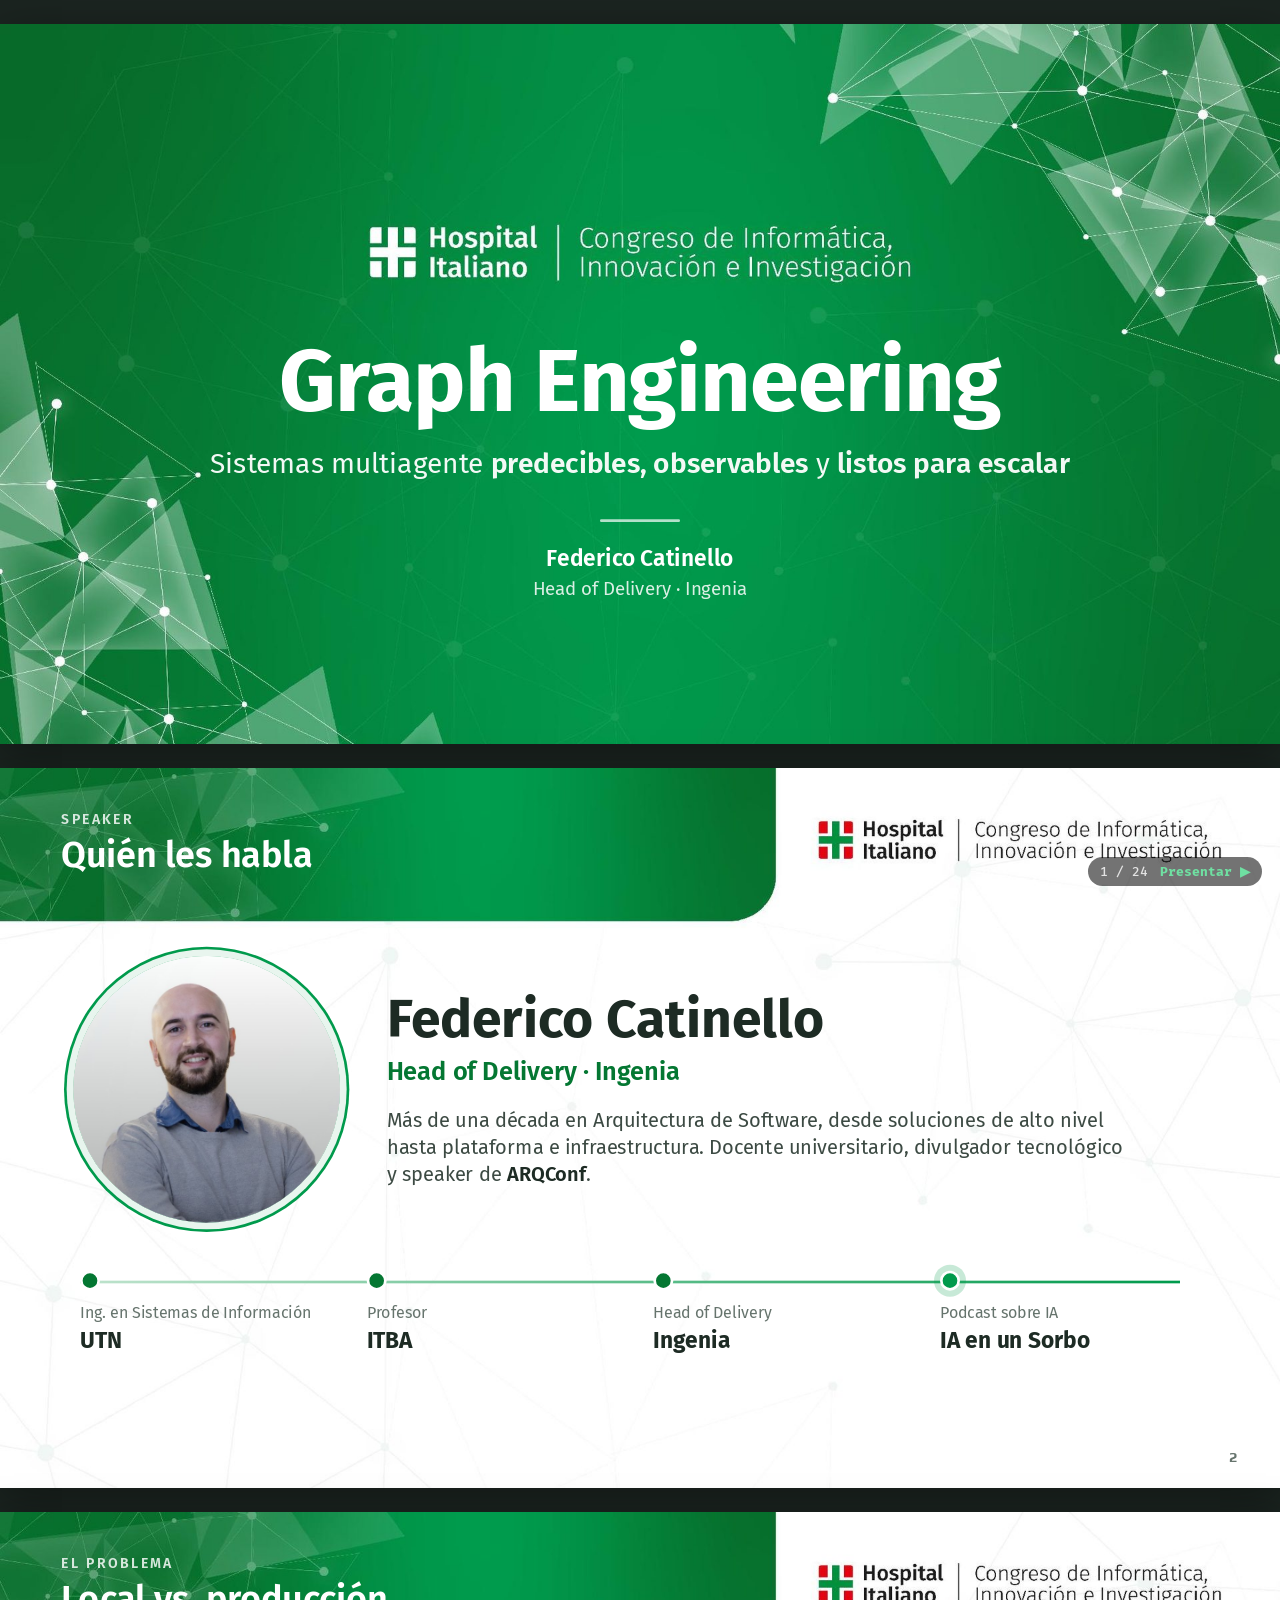
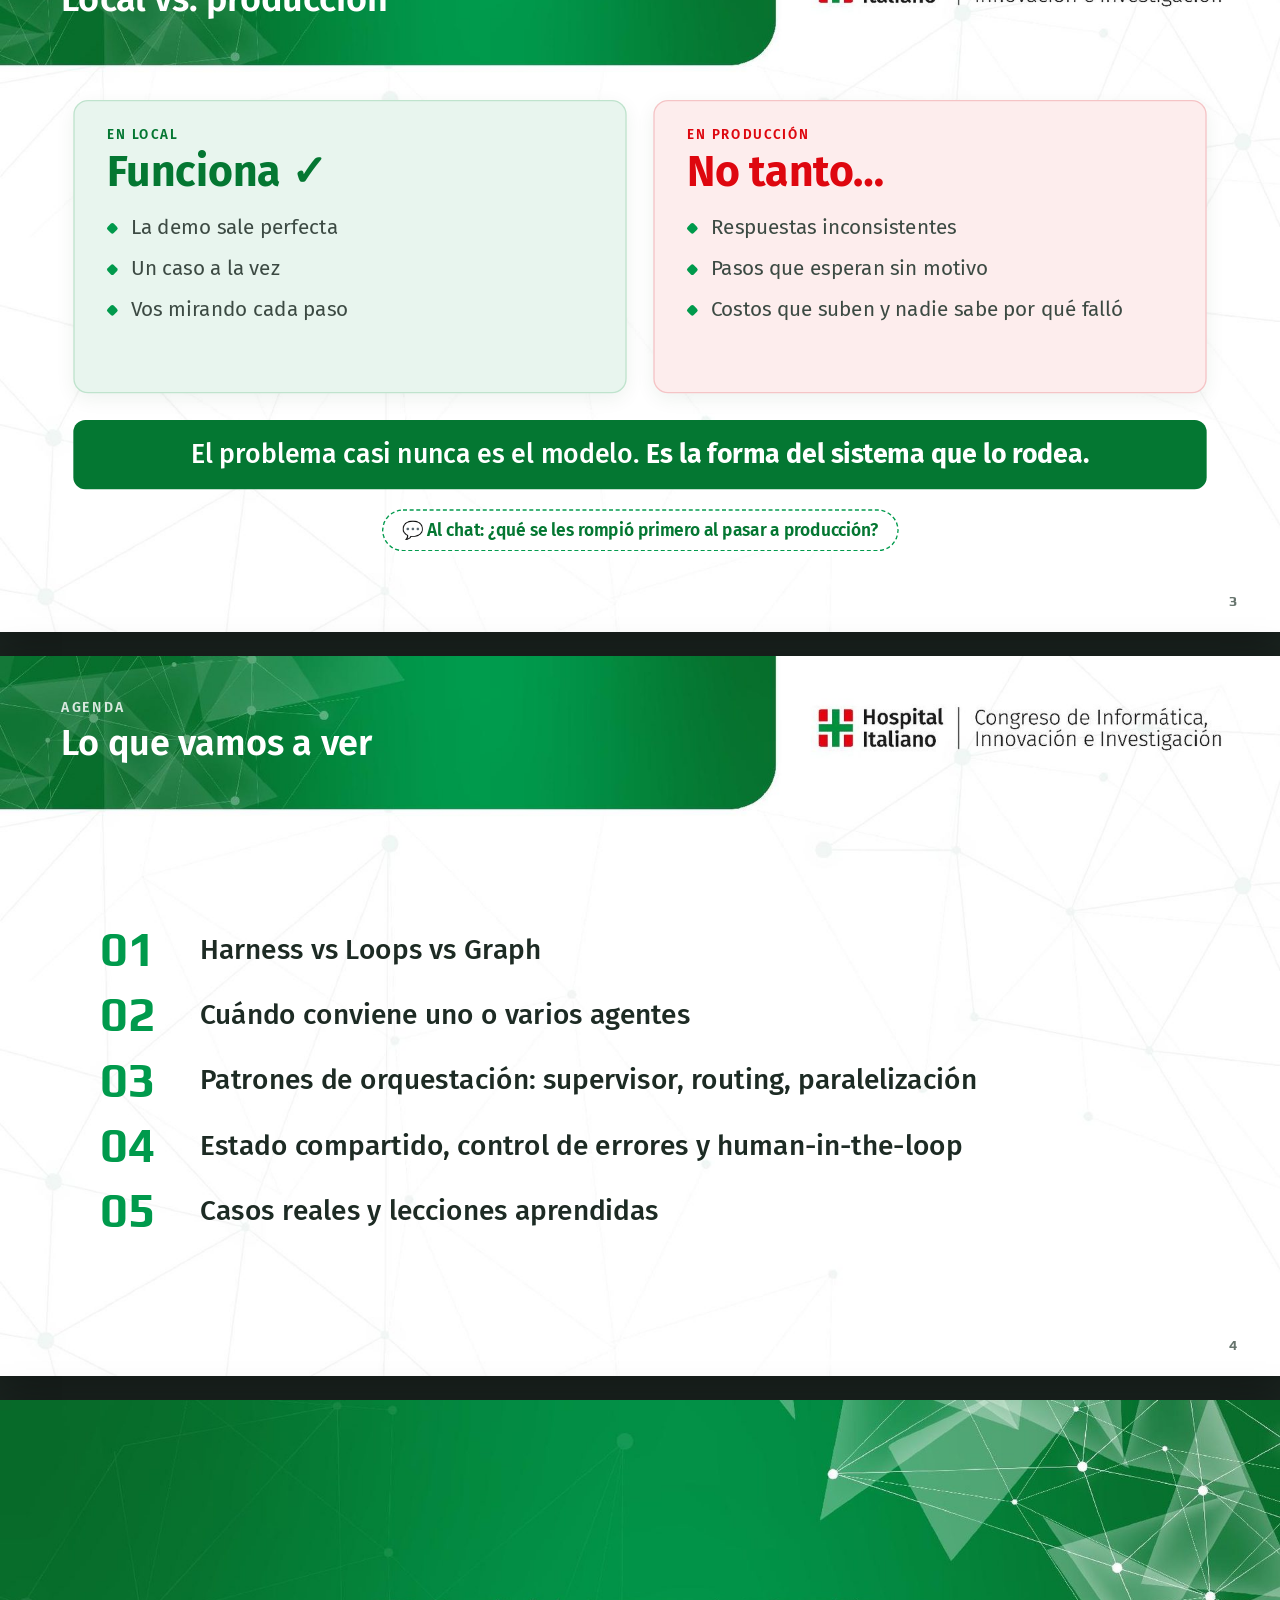
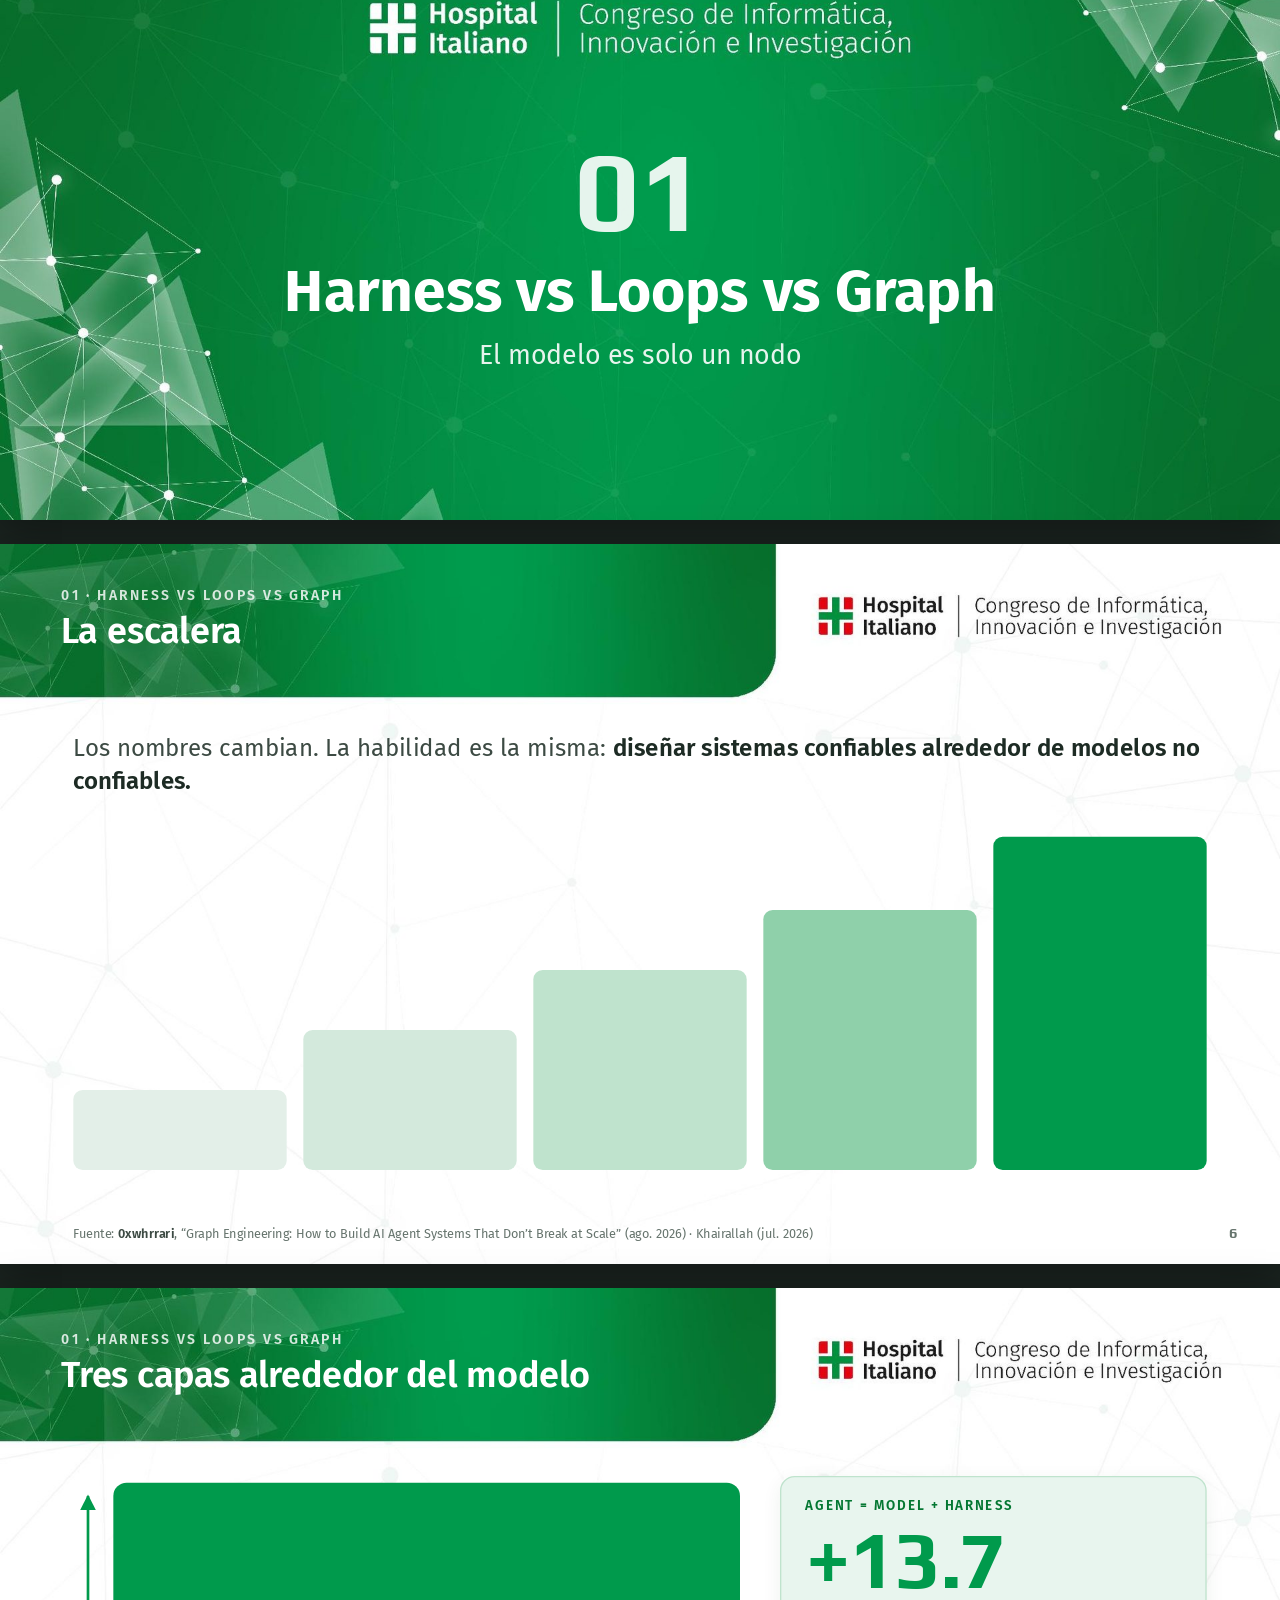
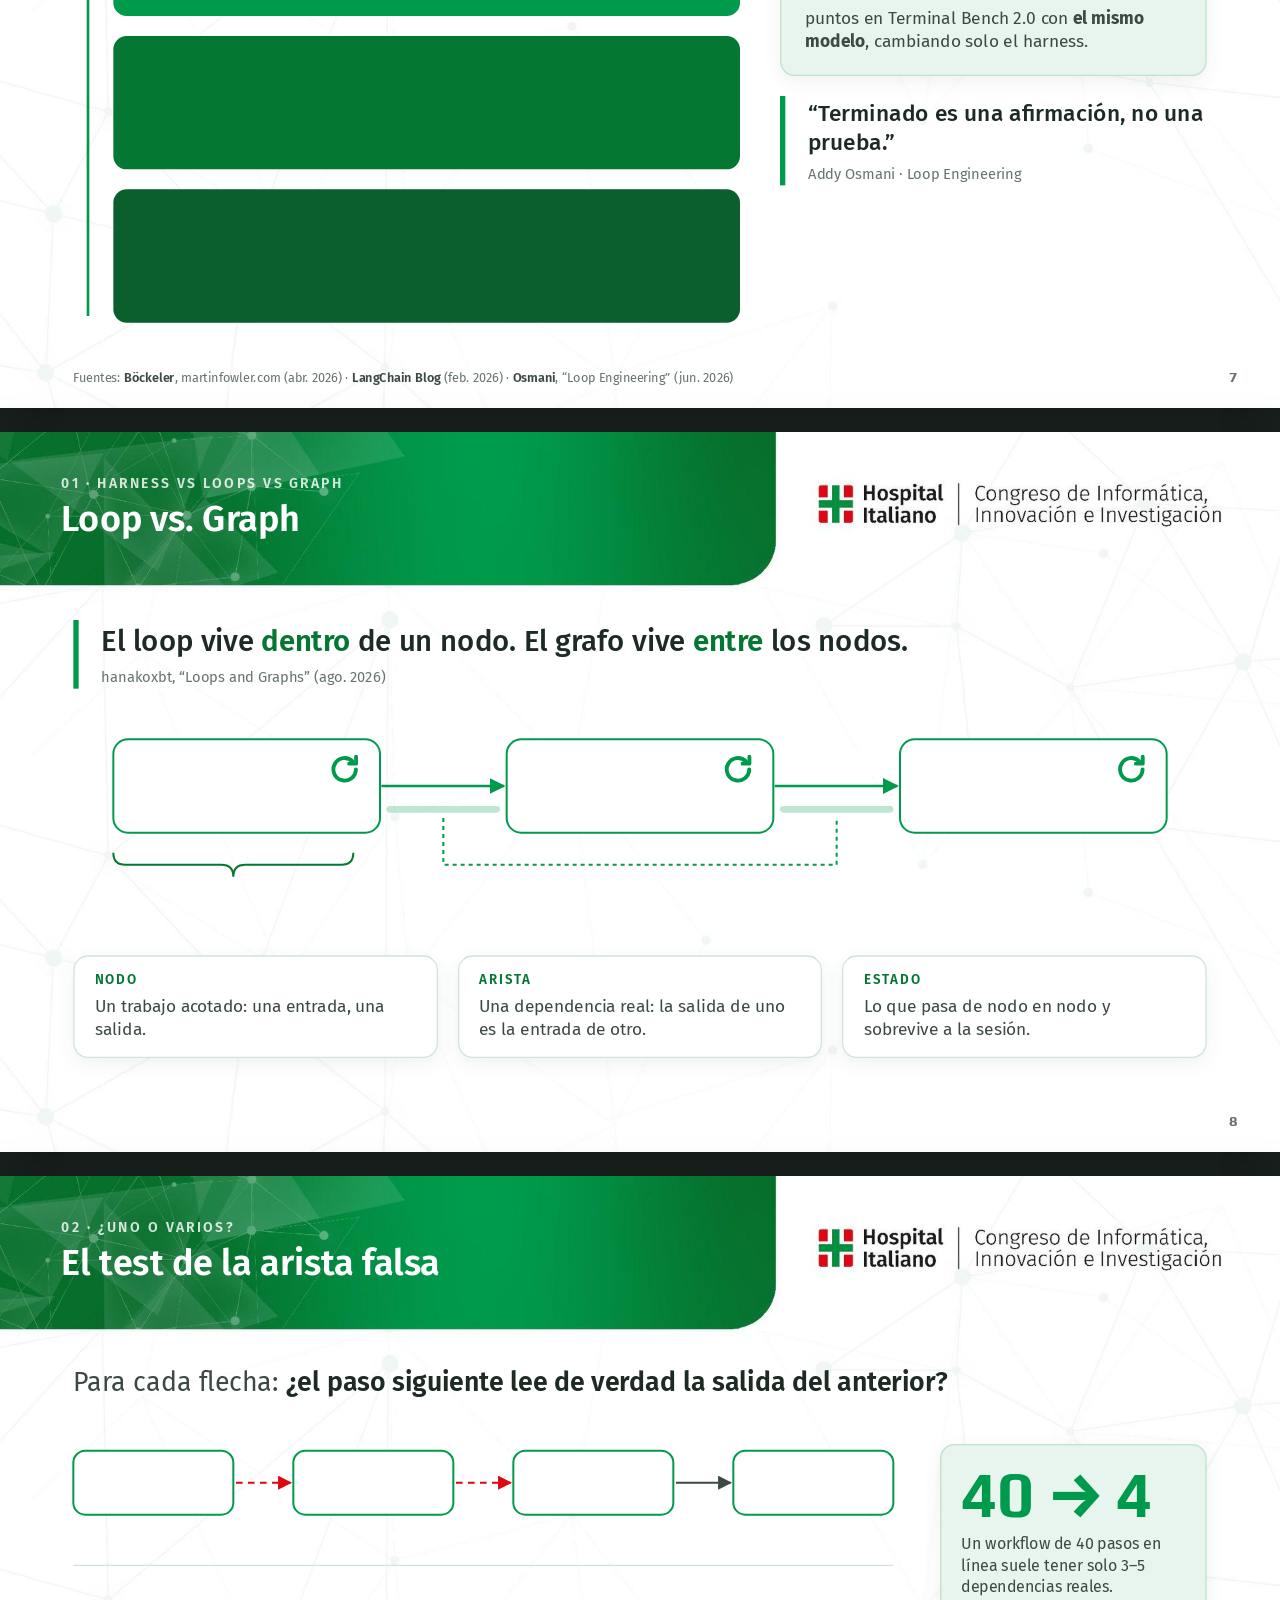
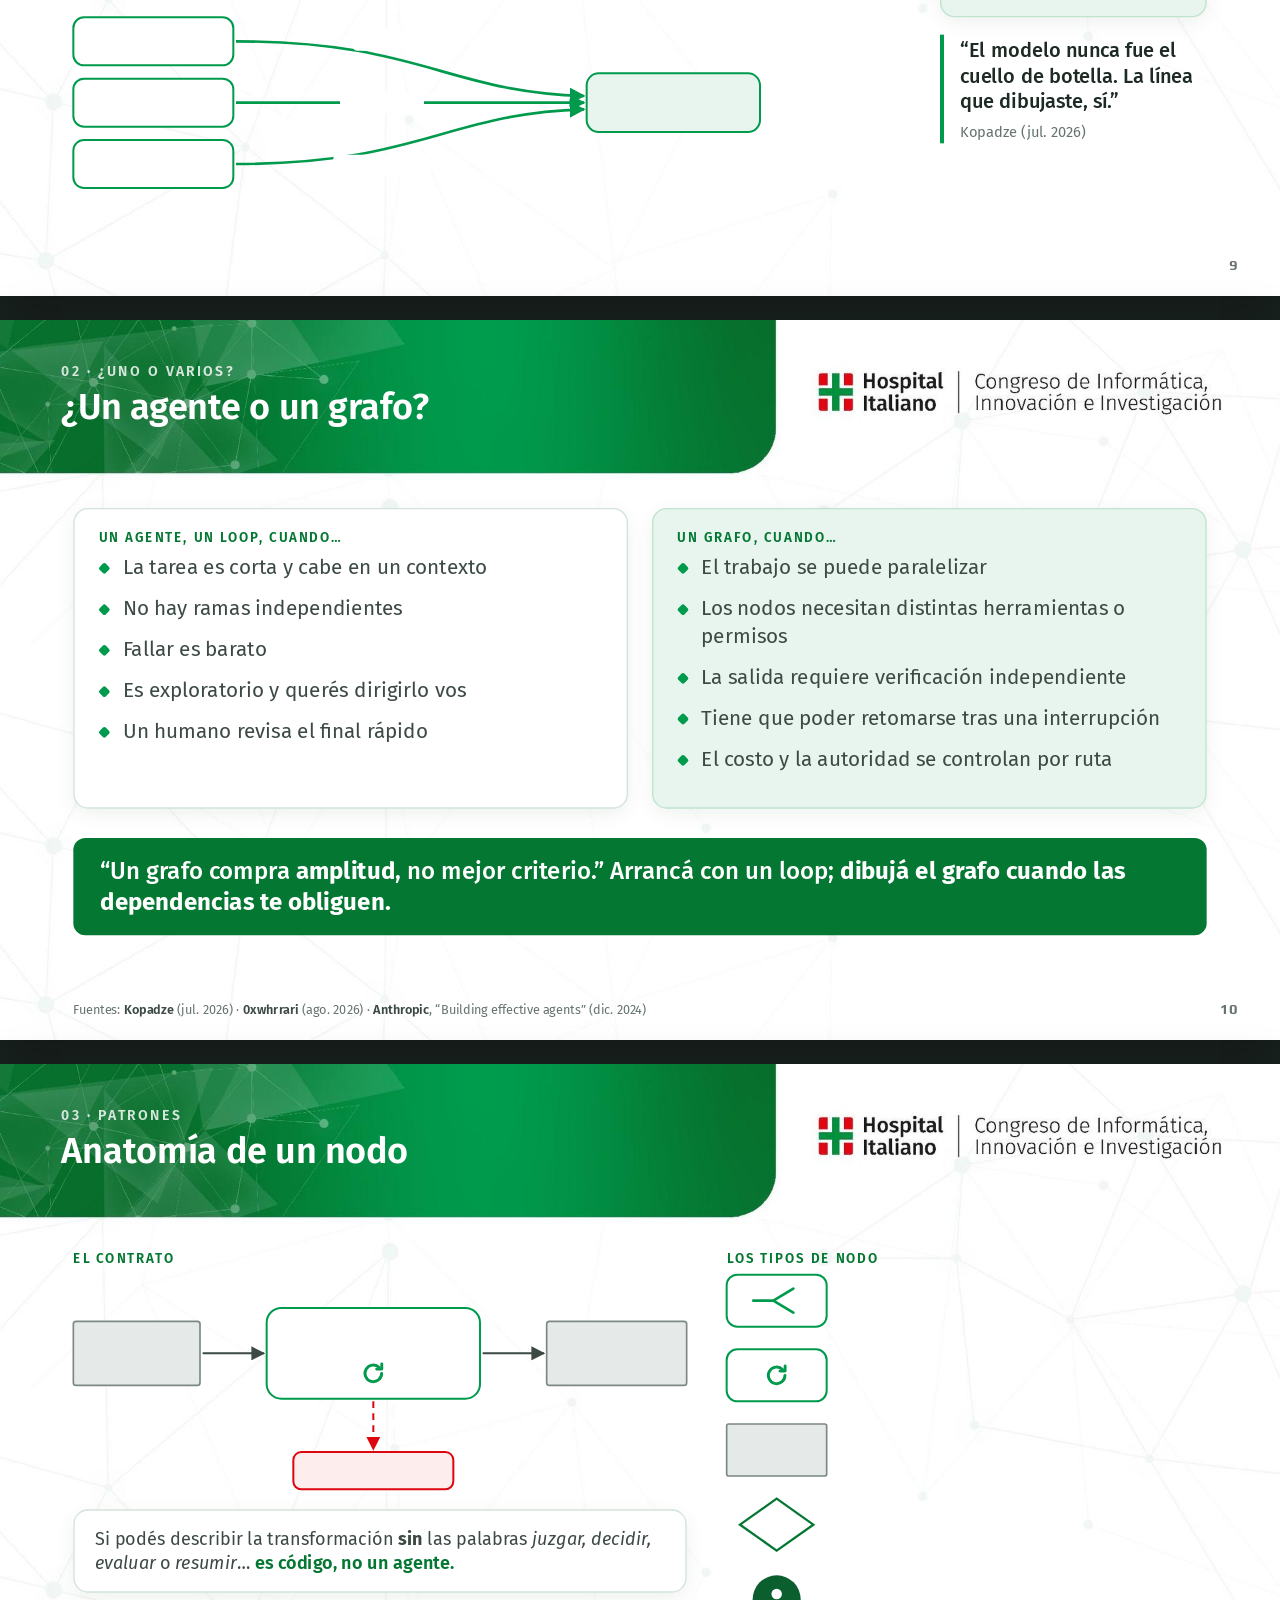
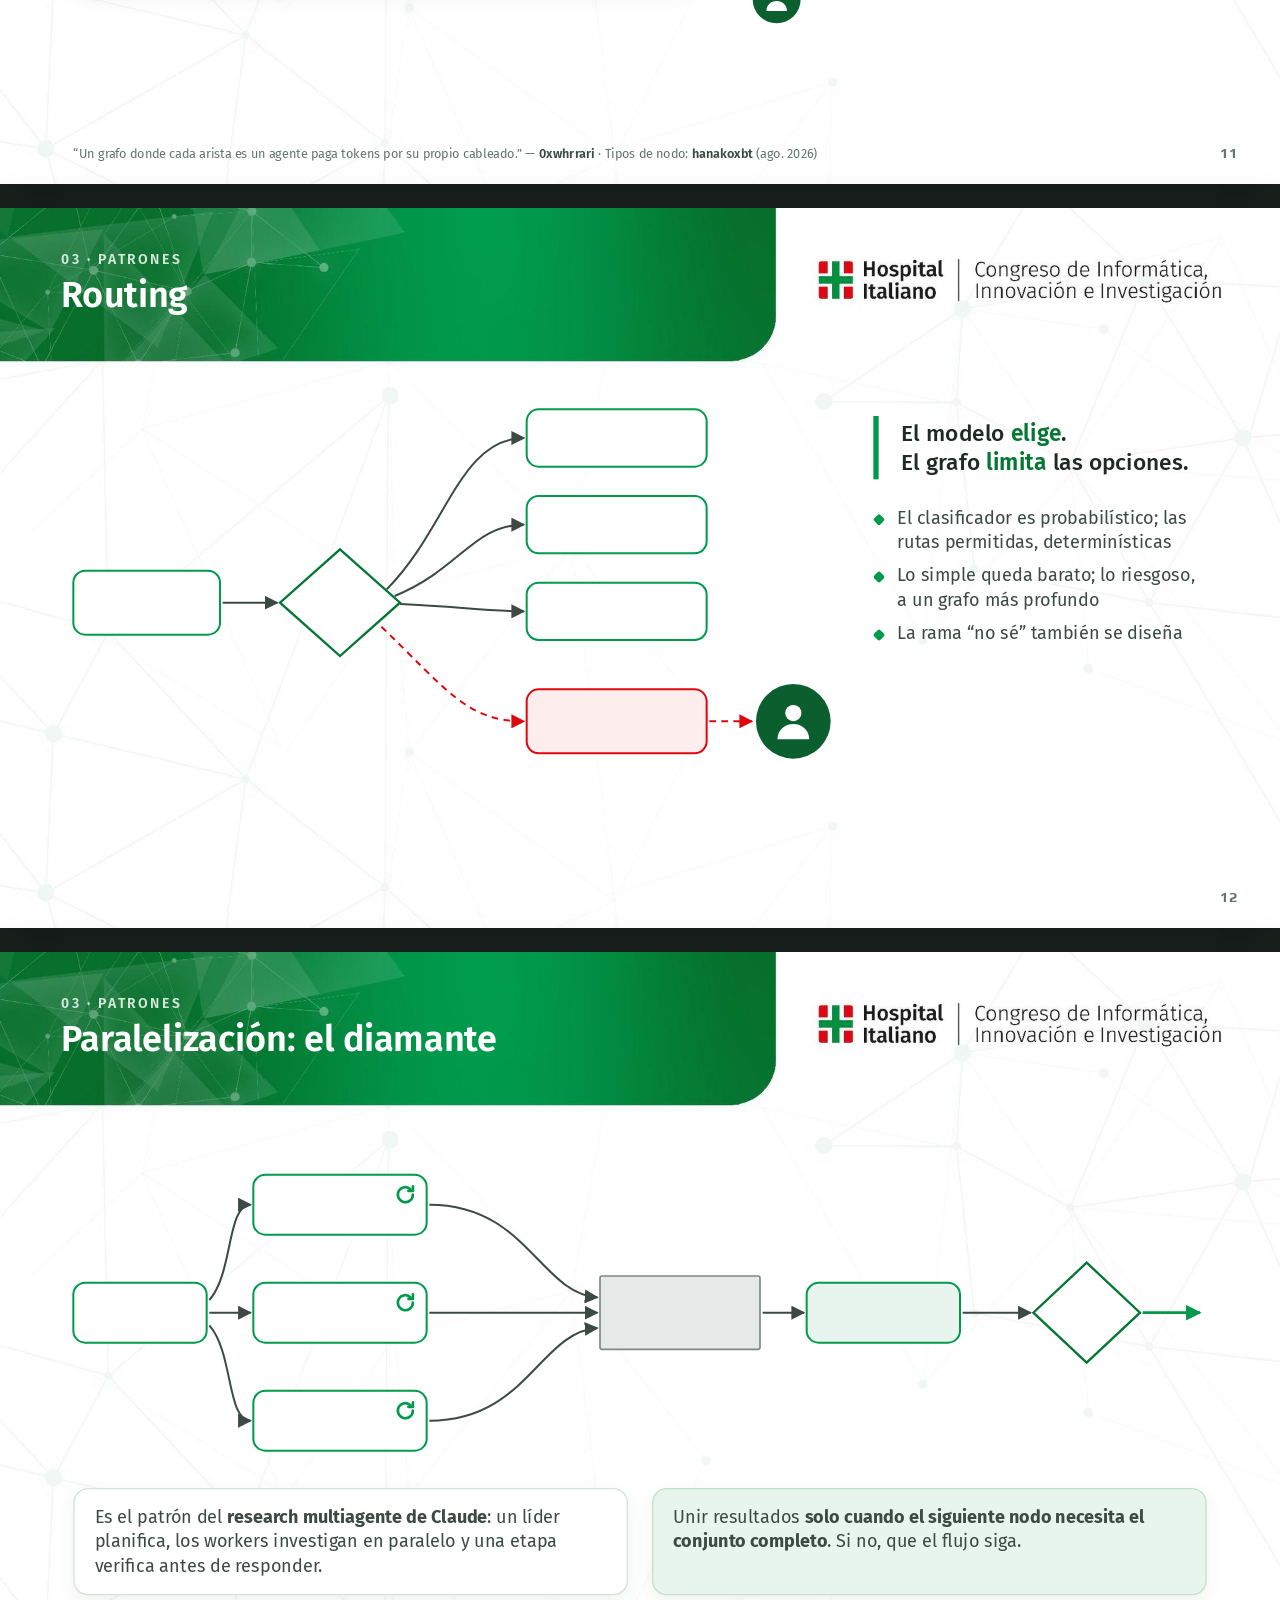
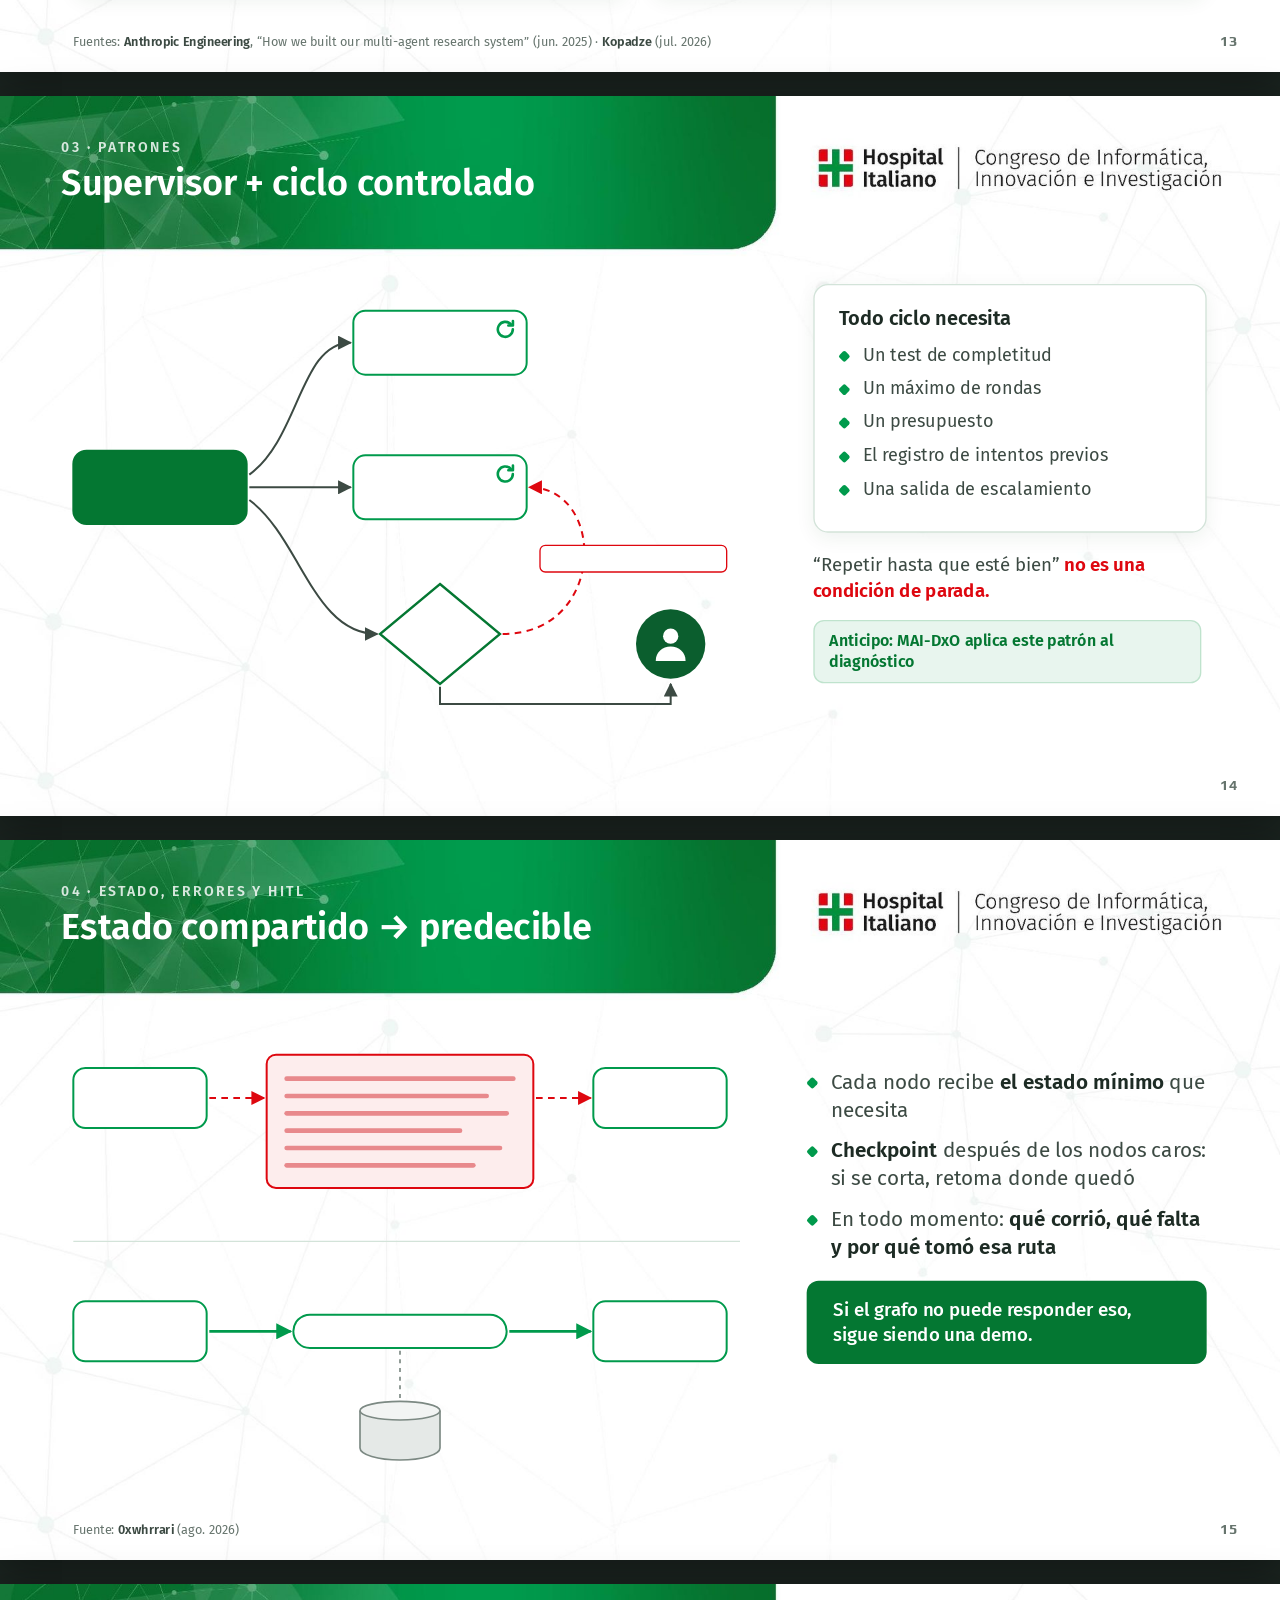
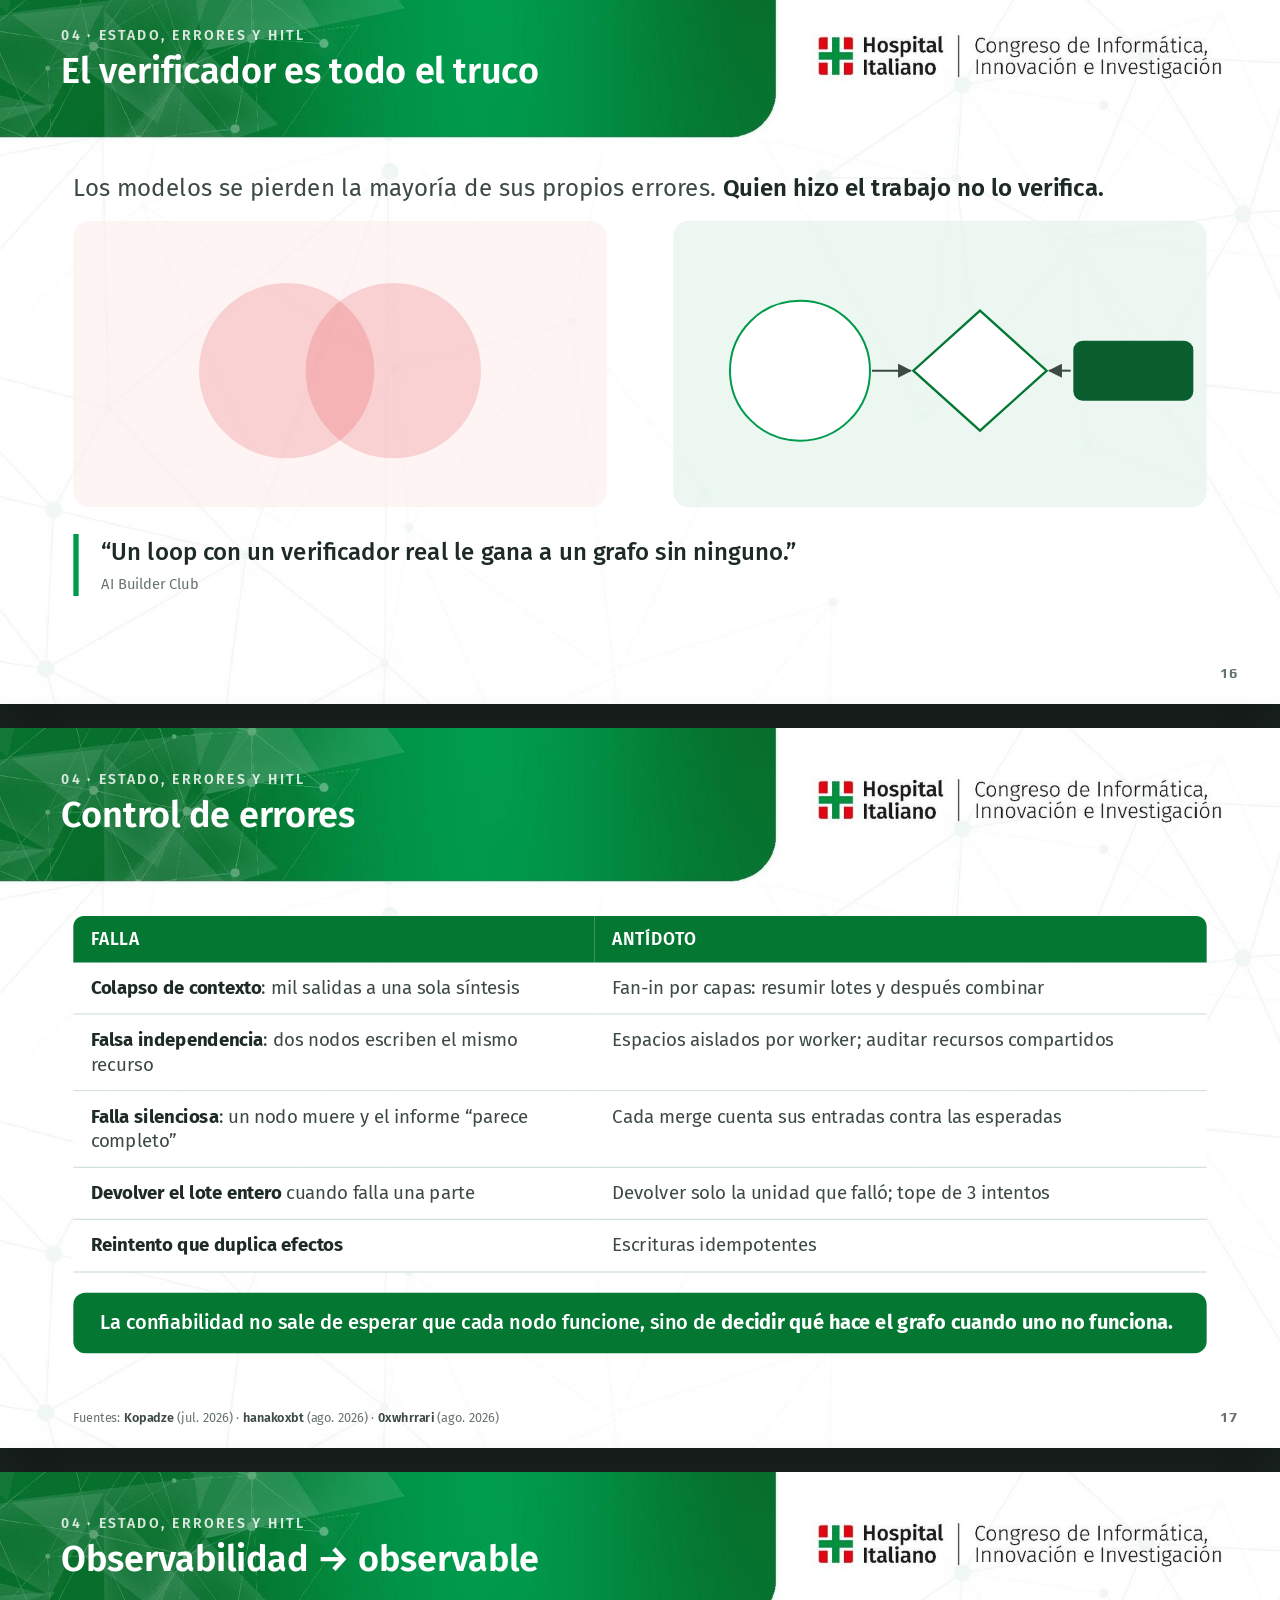
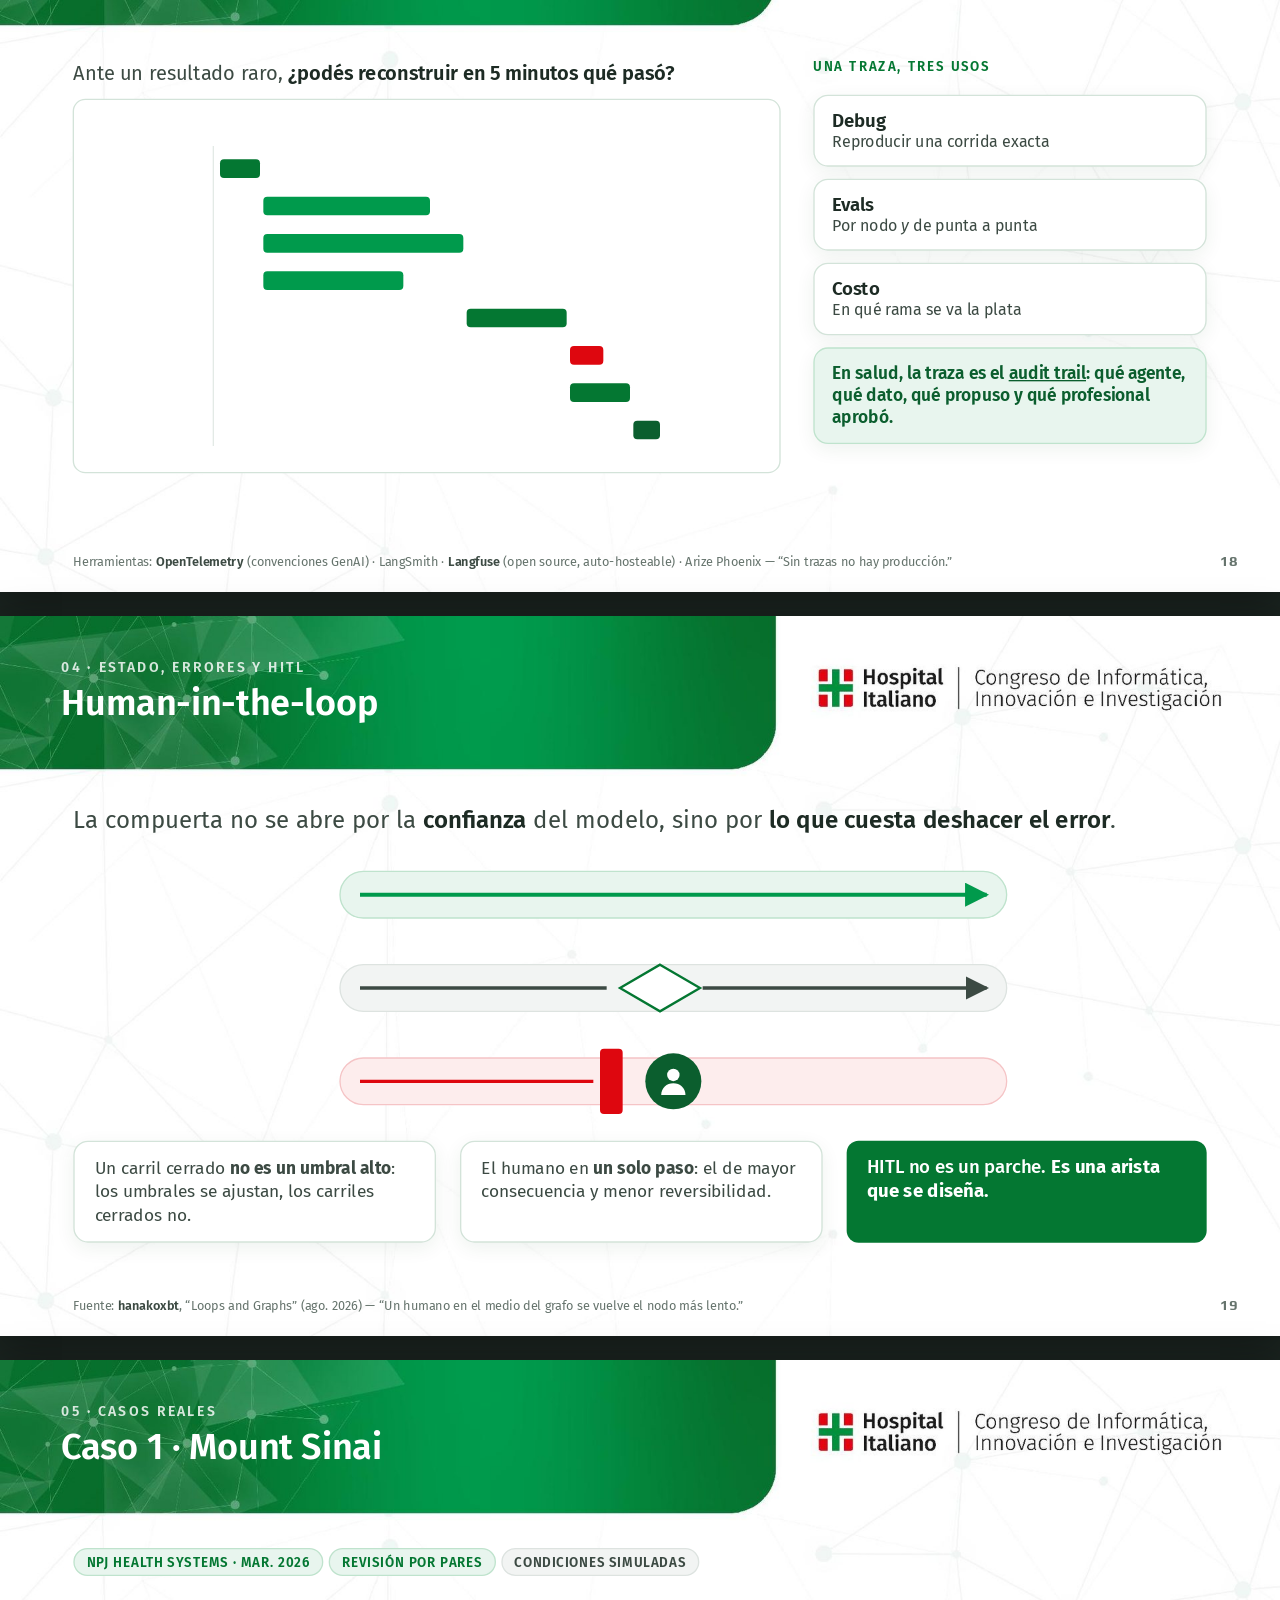
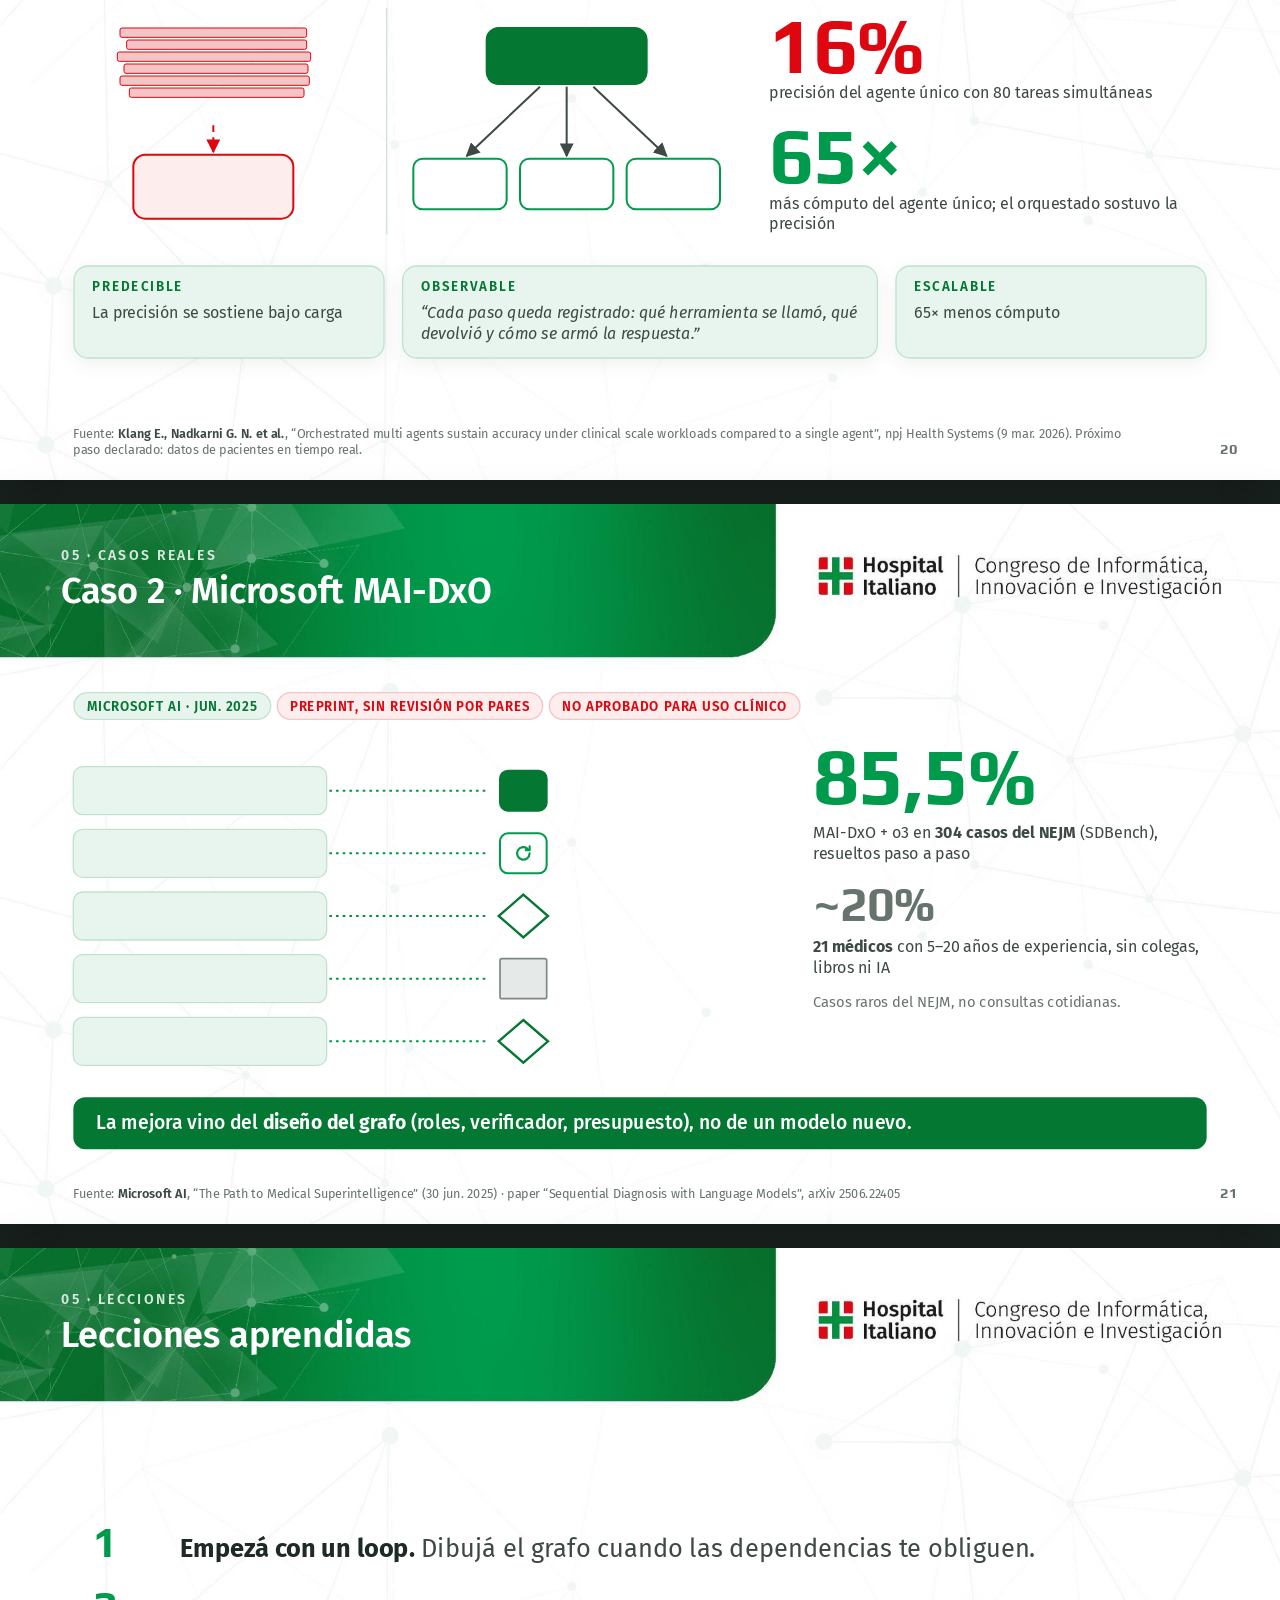
==== commit 406f08d2: "fixes in HTML" ====
--- a/italiano_graph/graph-engineering.html
+++ b/italiano_graph/graph-engineering.html
@@ -184,8 +184,8 @@
       </div>
       <div style="flex:1;position:relative;padding-top:56px">
         <span style="position:absolute;top:8px;left:0;width:30px;height:30px;border-radius:50%;border:4px solid #fff;background:var(--g);box-shadow:0 0 0 9px rgba(0,154,76,.22);"></span>
-        <div style="font:400 24px/1.3 var(--font);color:var(--mut)">Podcast sobre IA, con colegas</div>
-        <div style="font:700 34px/1.2 var(--font);color:var(--ink);margin-top:6px">IA en un Sorbo<span class="pill" style="font-size:16px;padding:6px 12px;margin:0 0 0 12px;vertical-align:middle">ahora</span></div>
+        <div style="font:400 24px/1.3 var(--font);color:var(--mut)">Podcast sobre IA</div>
+        <div style="font:700 34px/1.2 var(--font);color:var(--ink);margin-top:6px">IA en un Sorbo</div>
       </div>
     </div>
   </div>
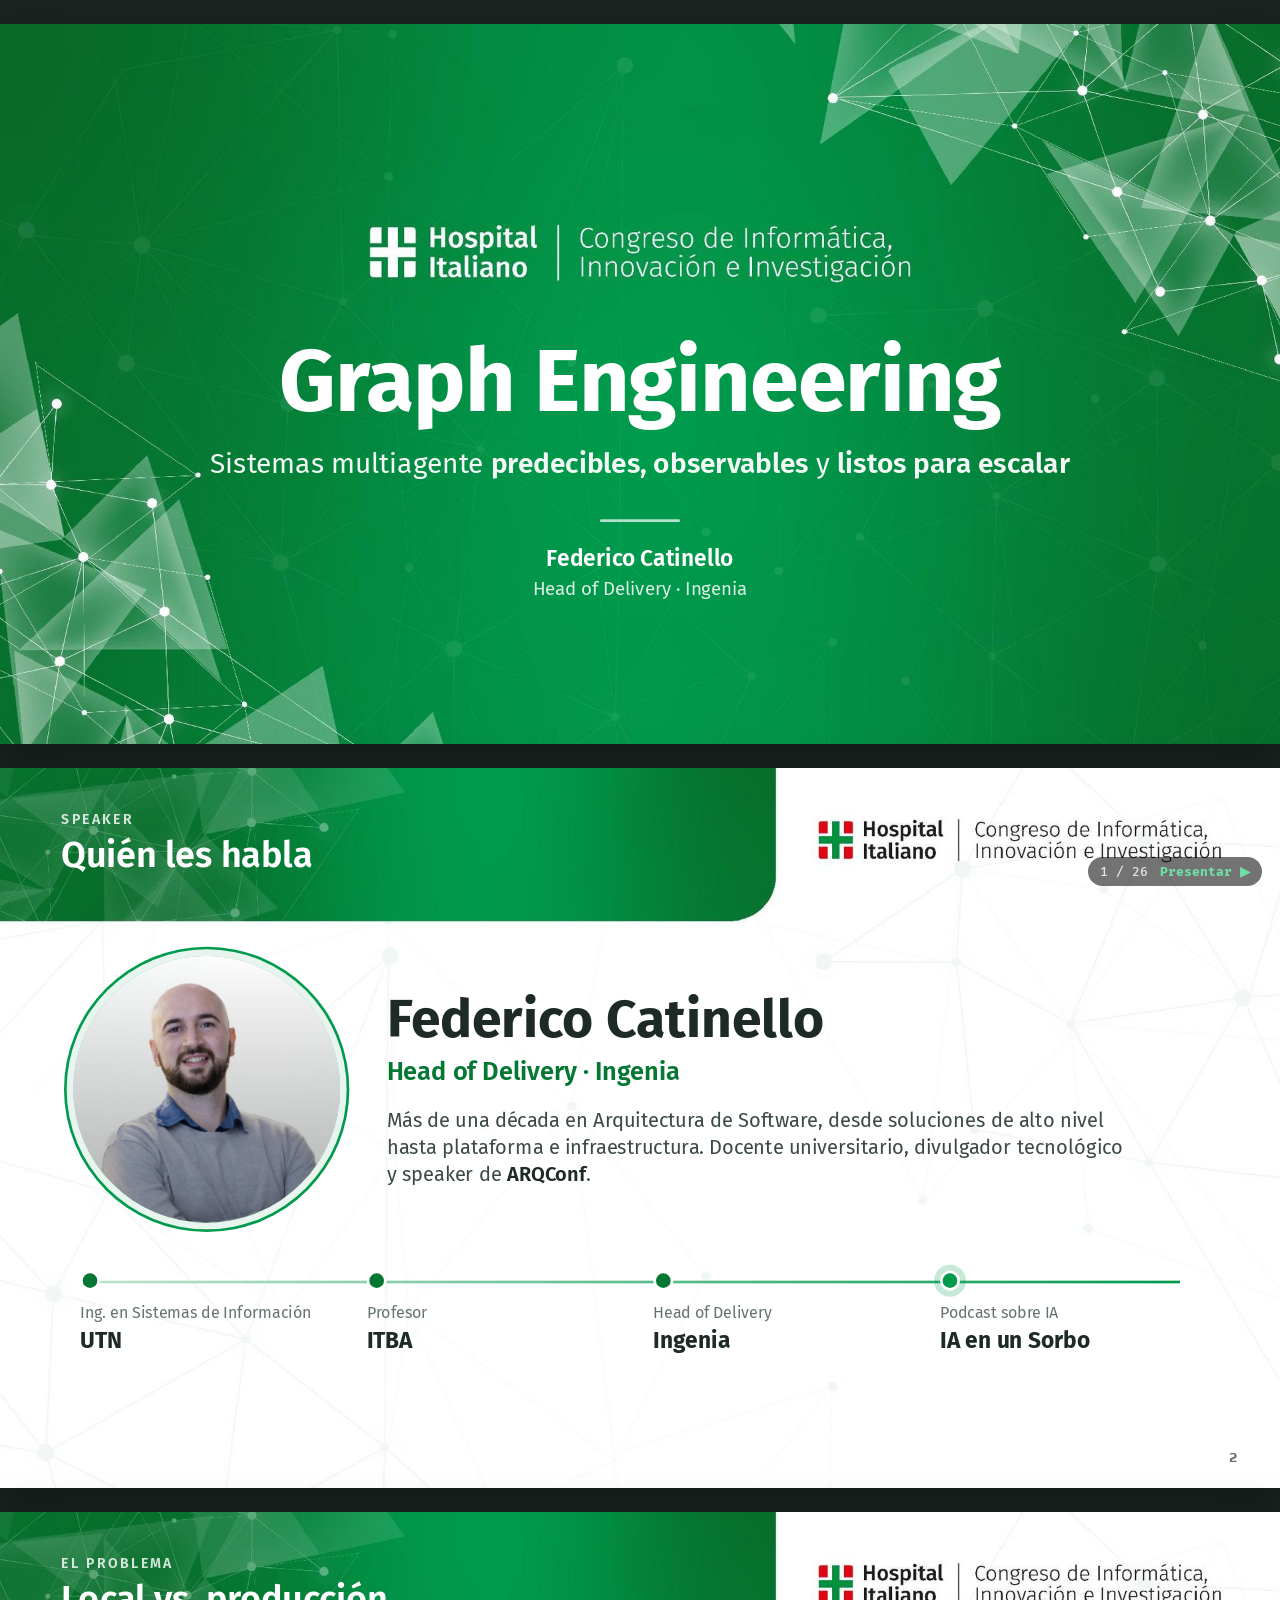
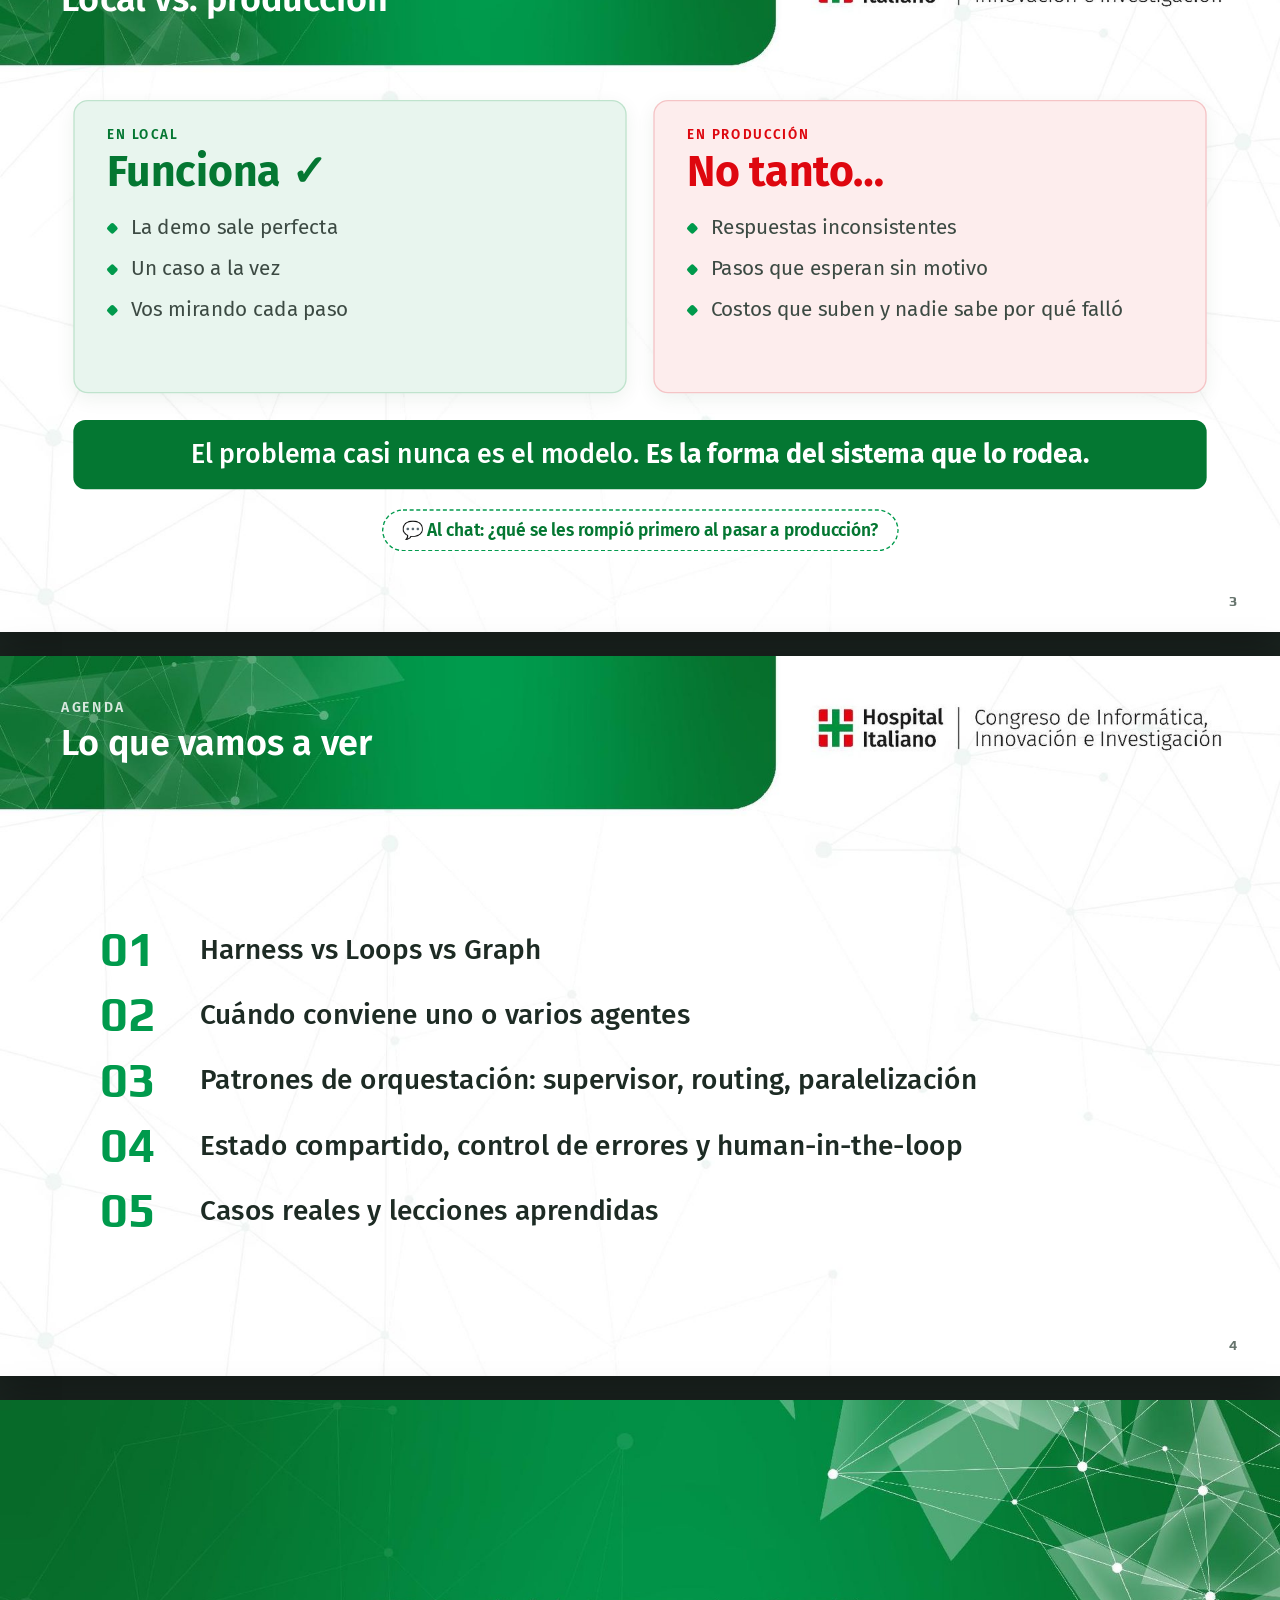
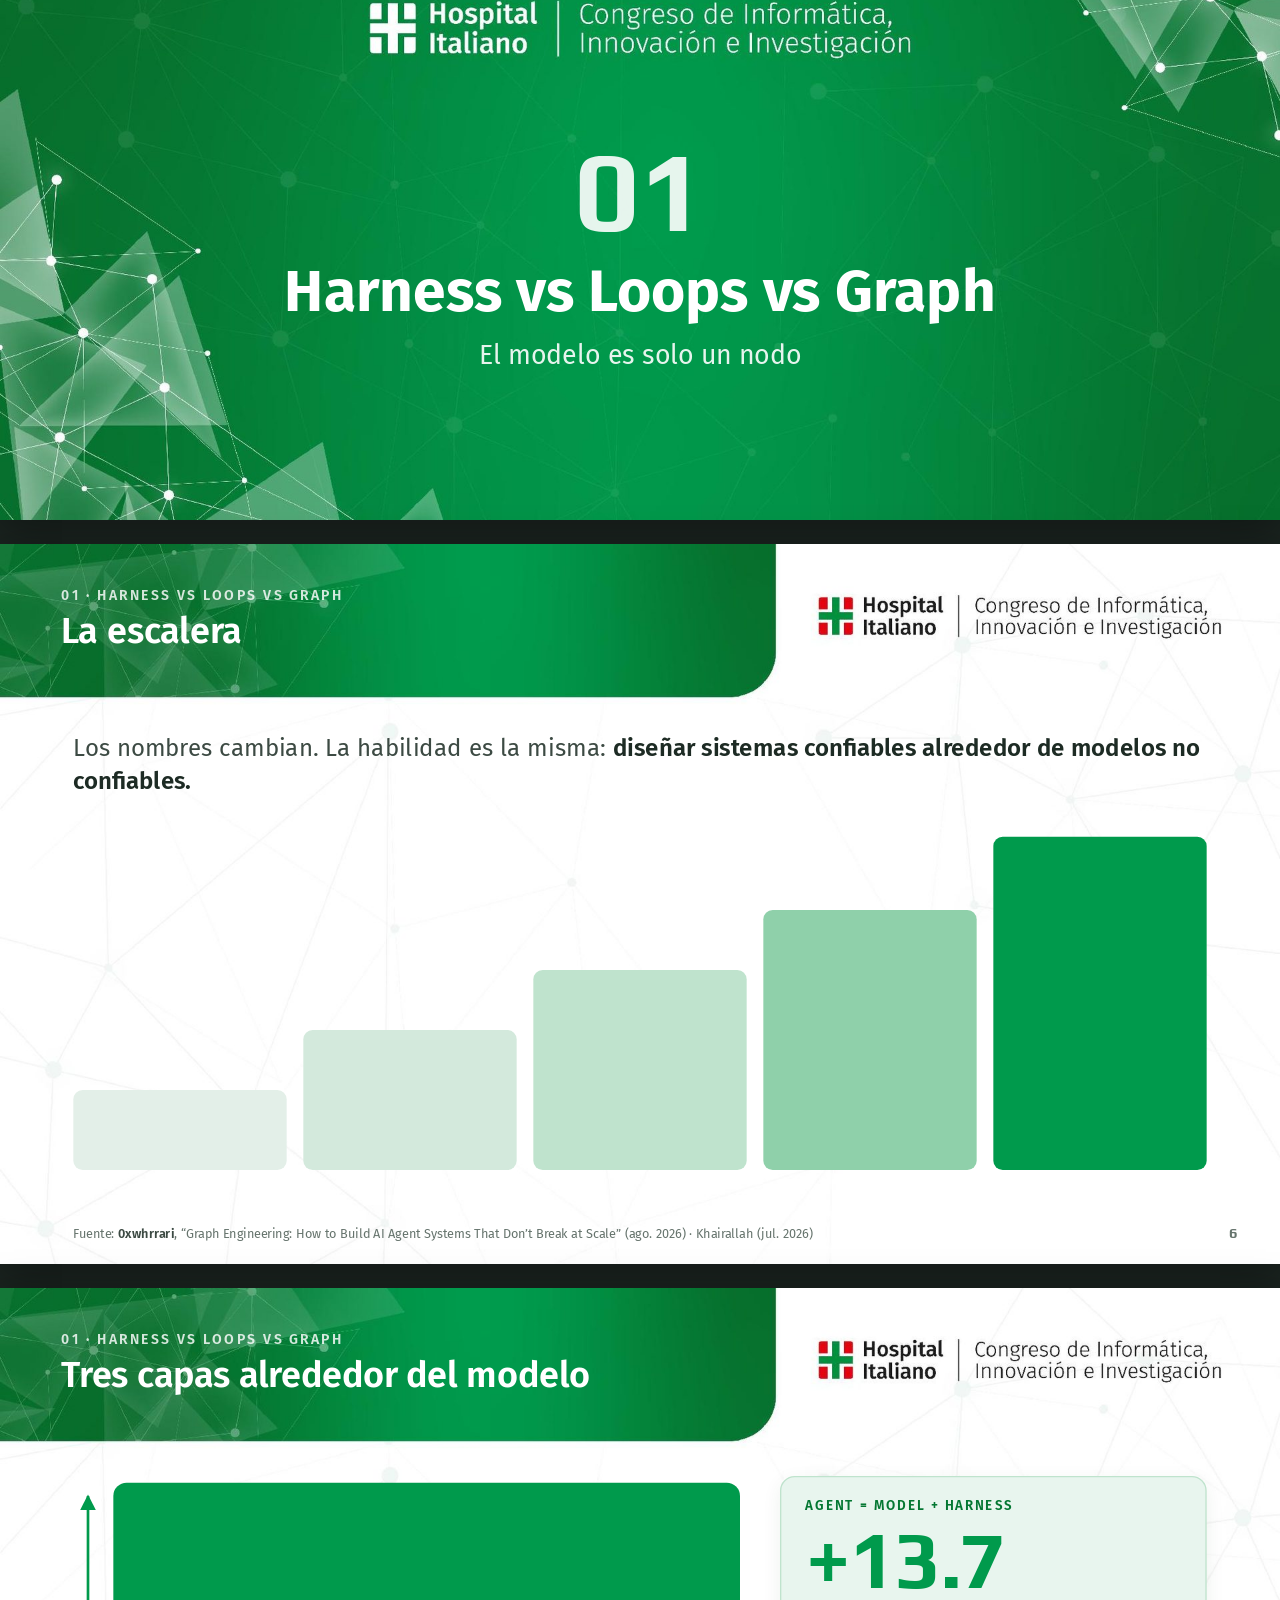
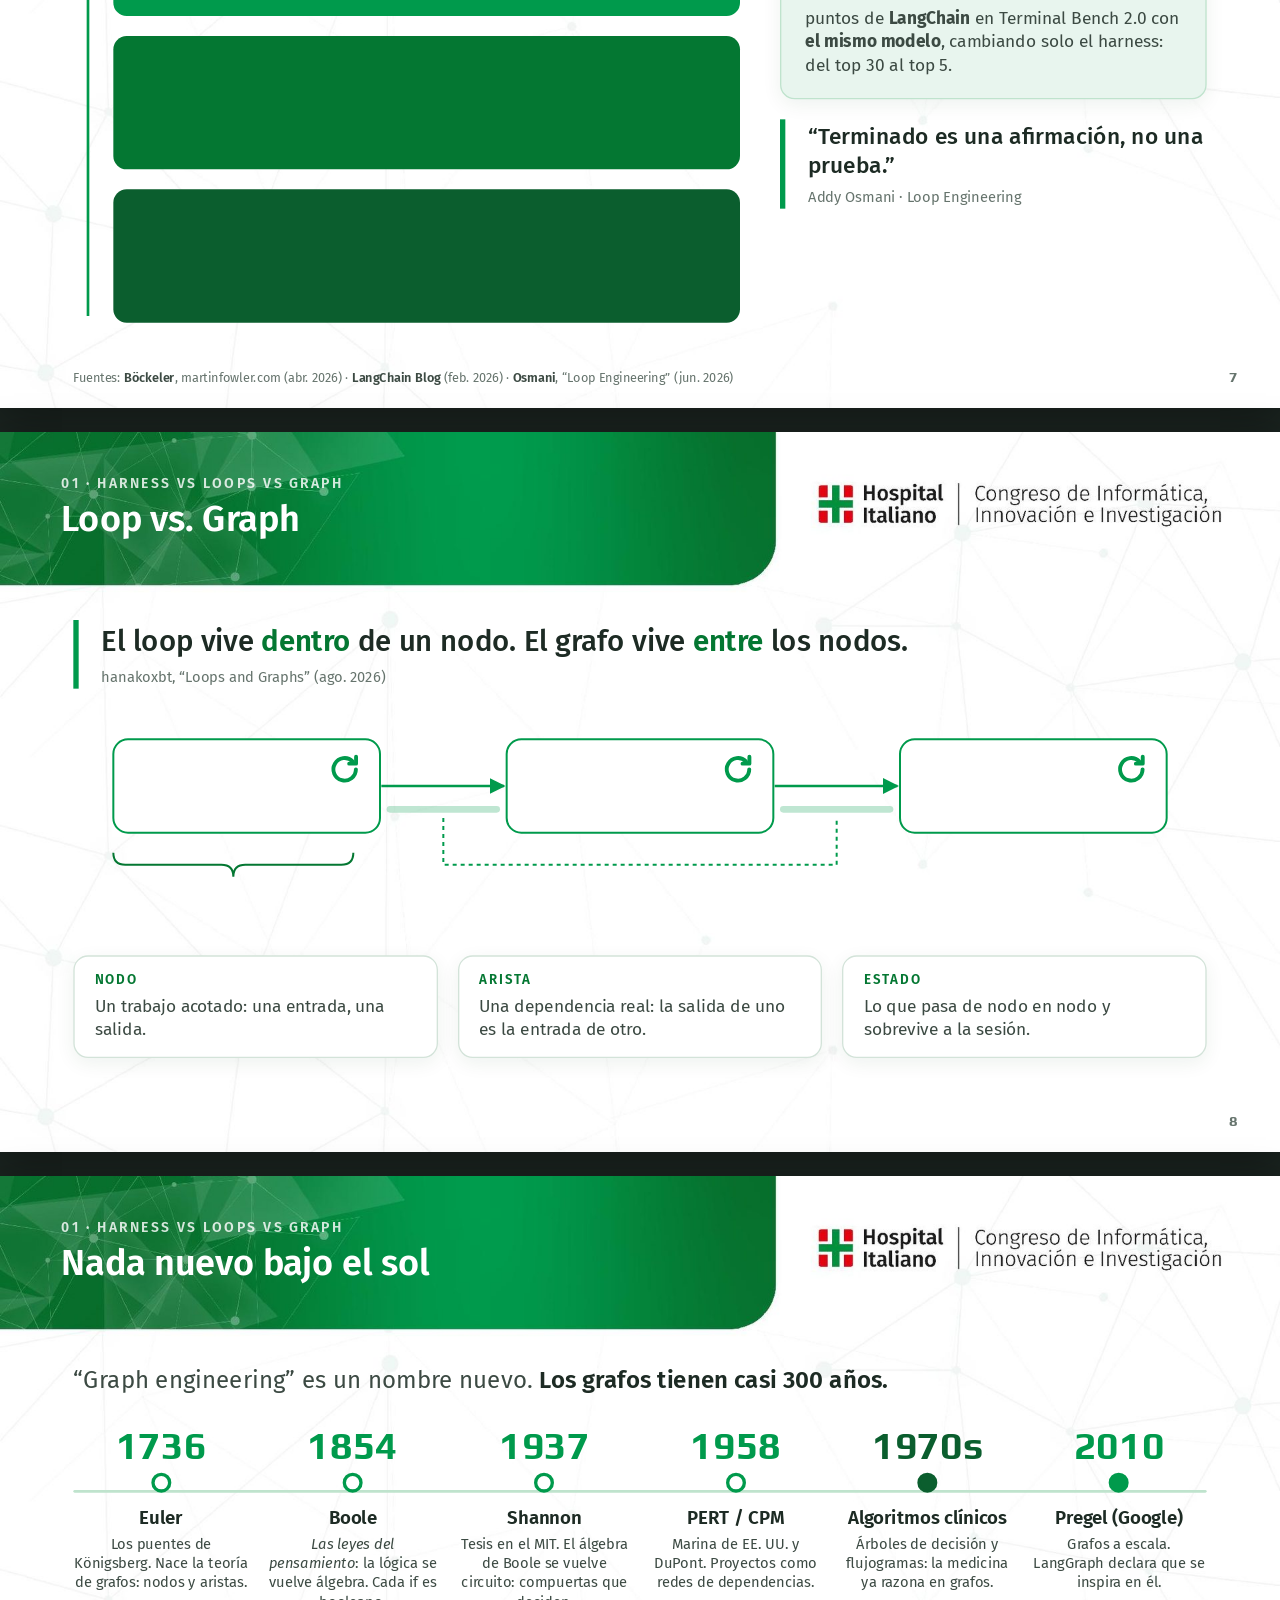
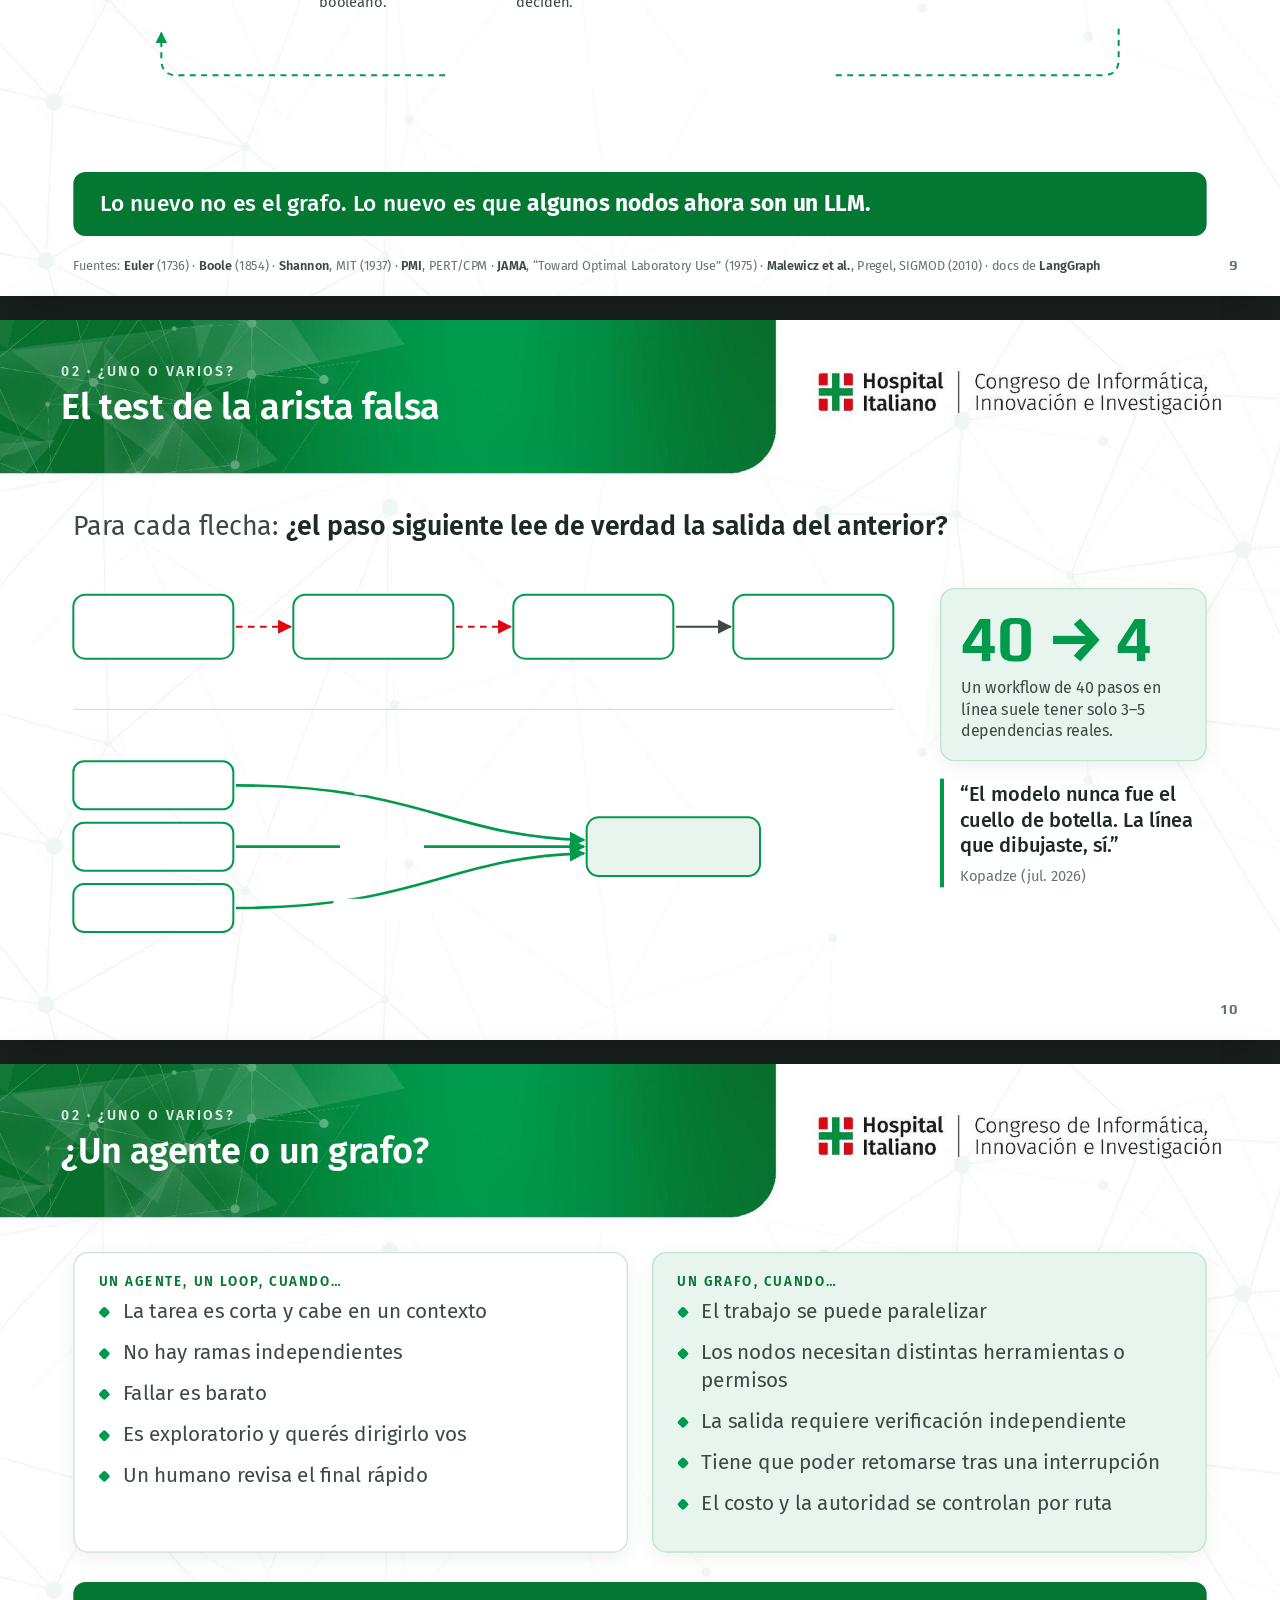
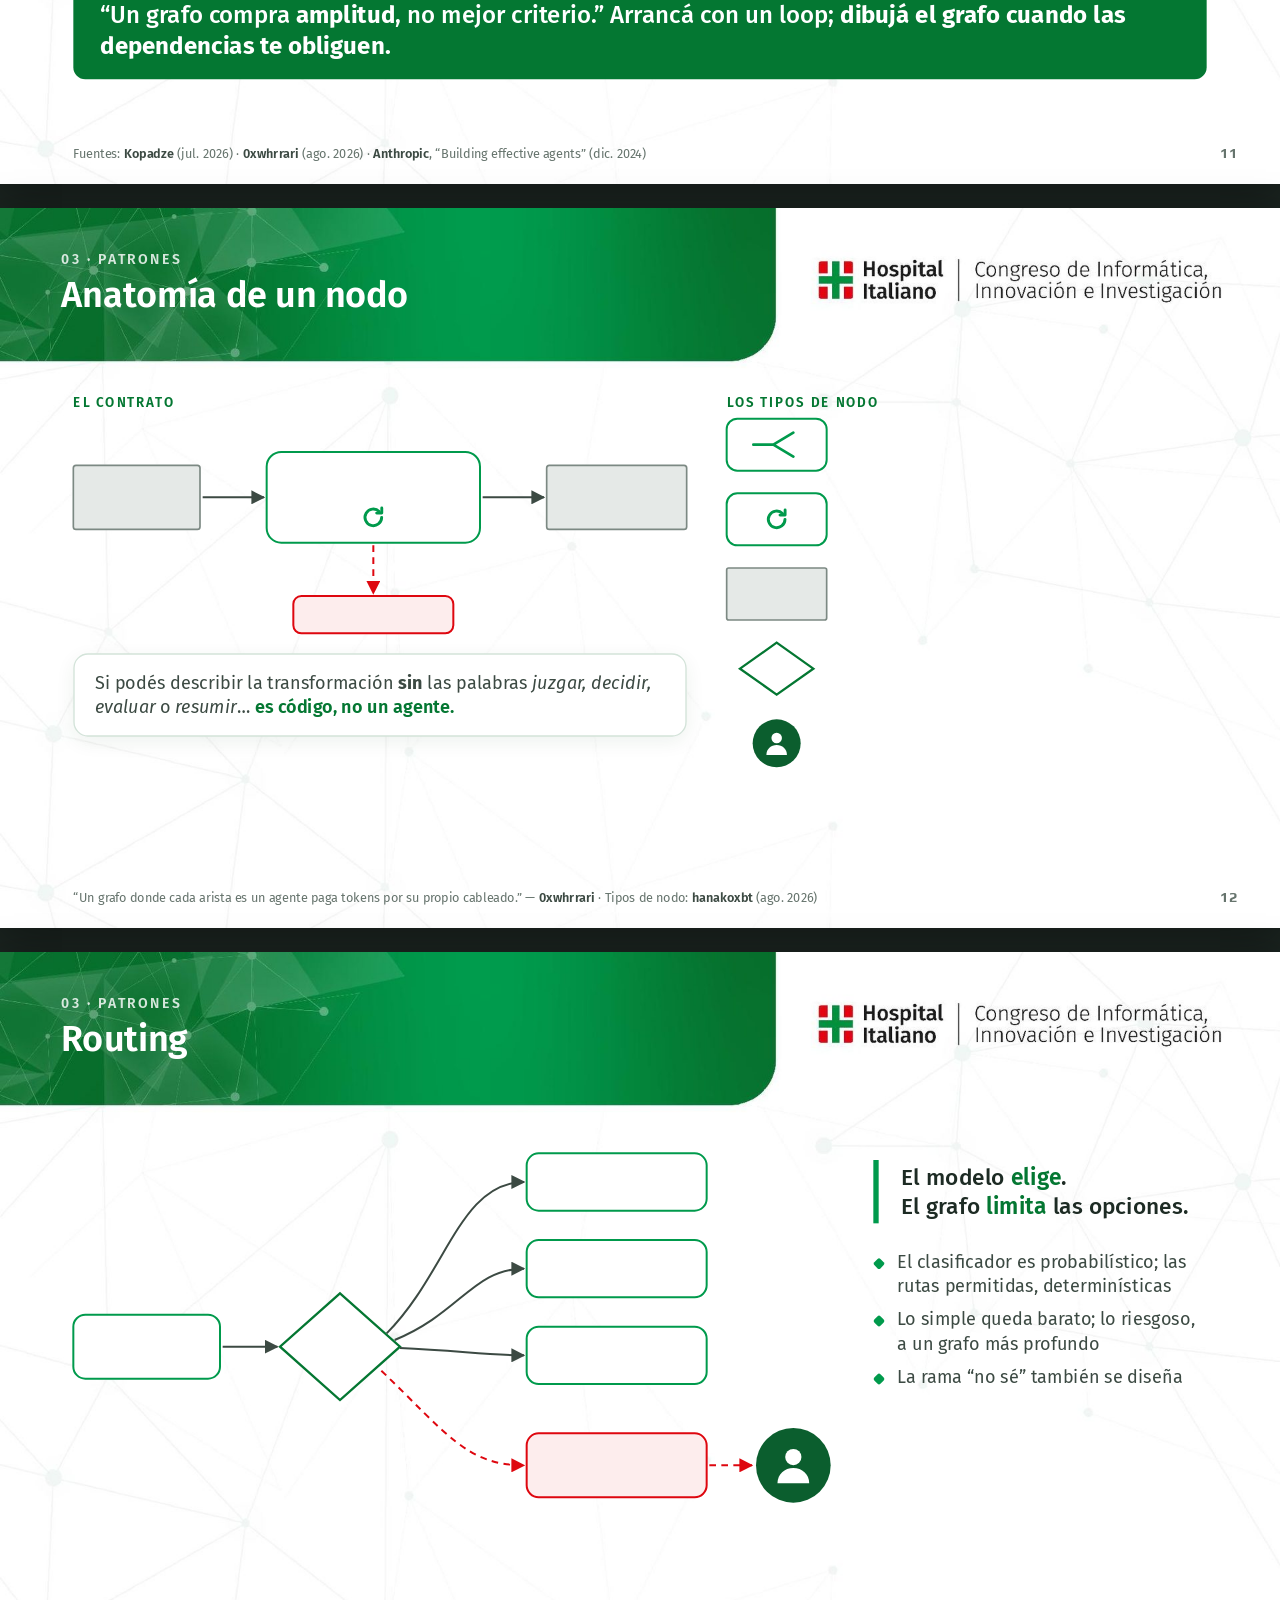
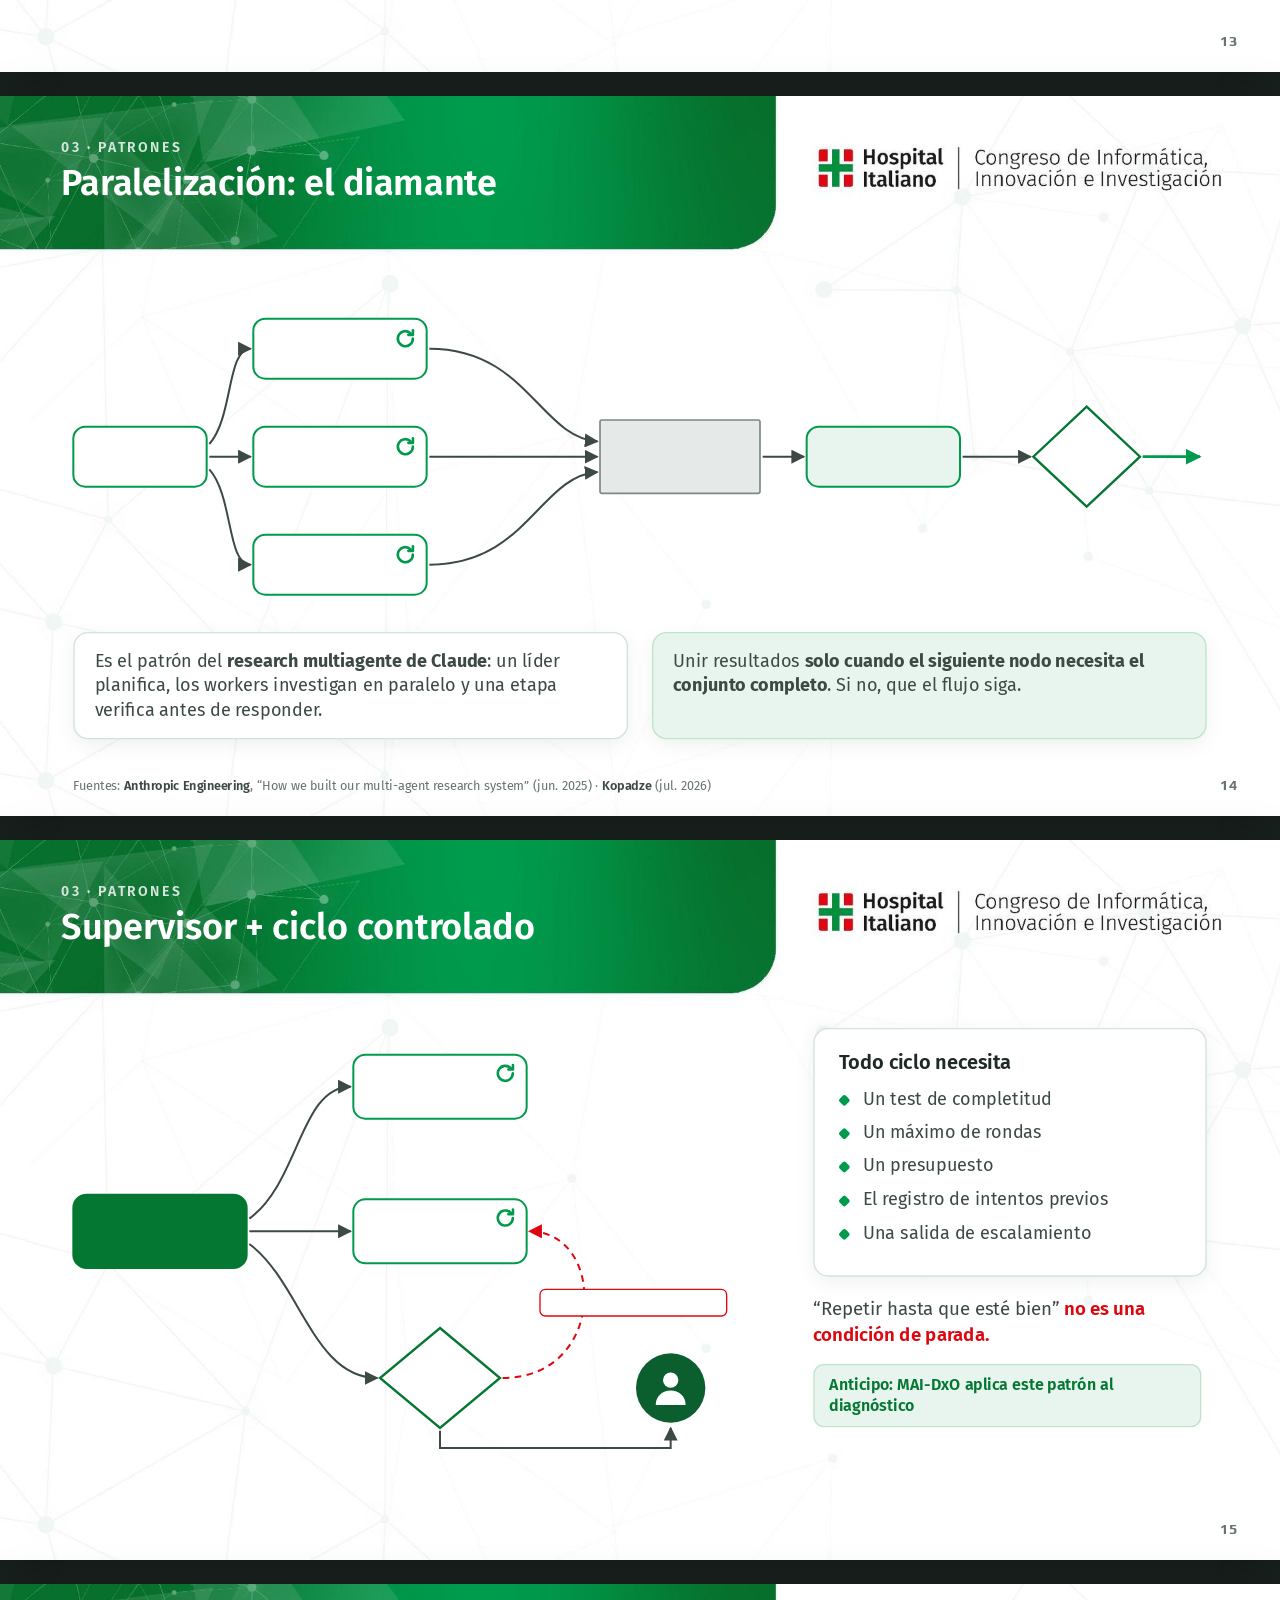
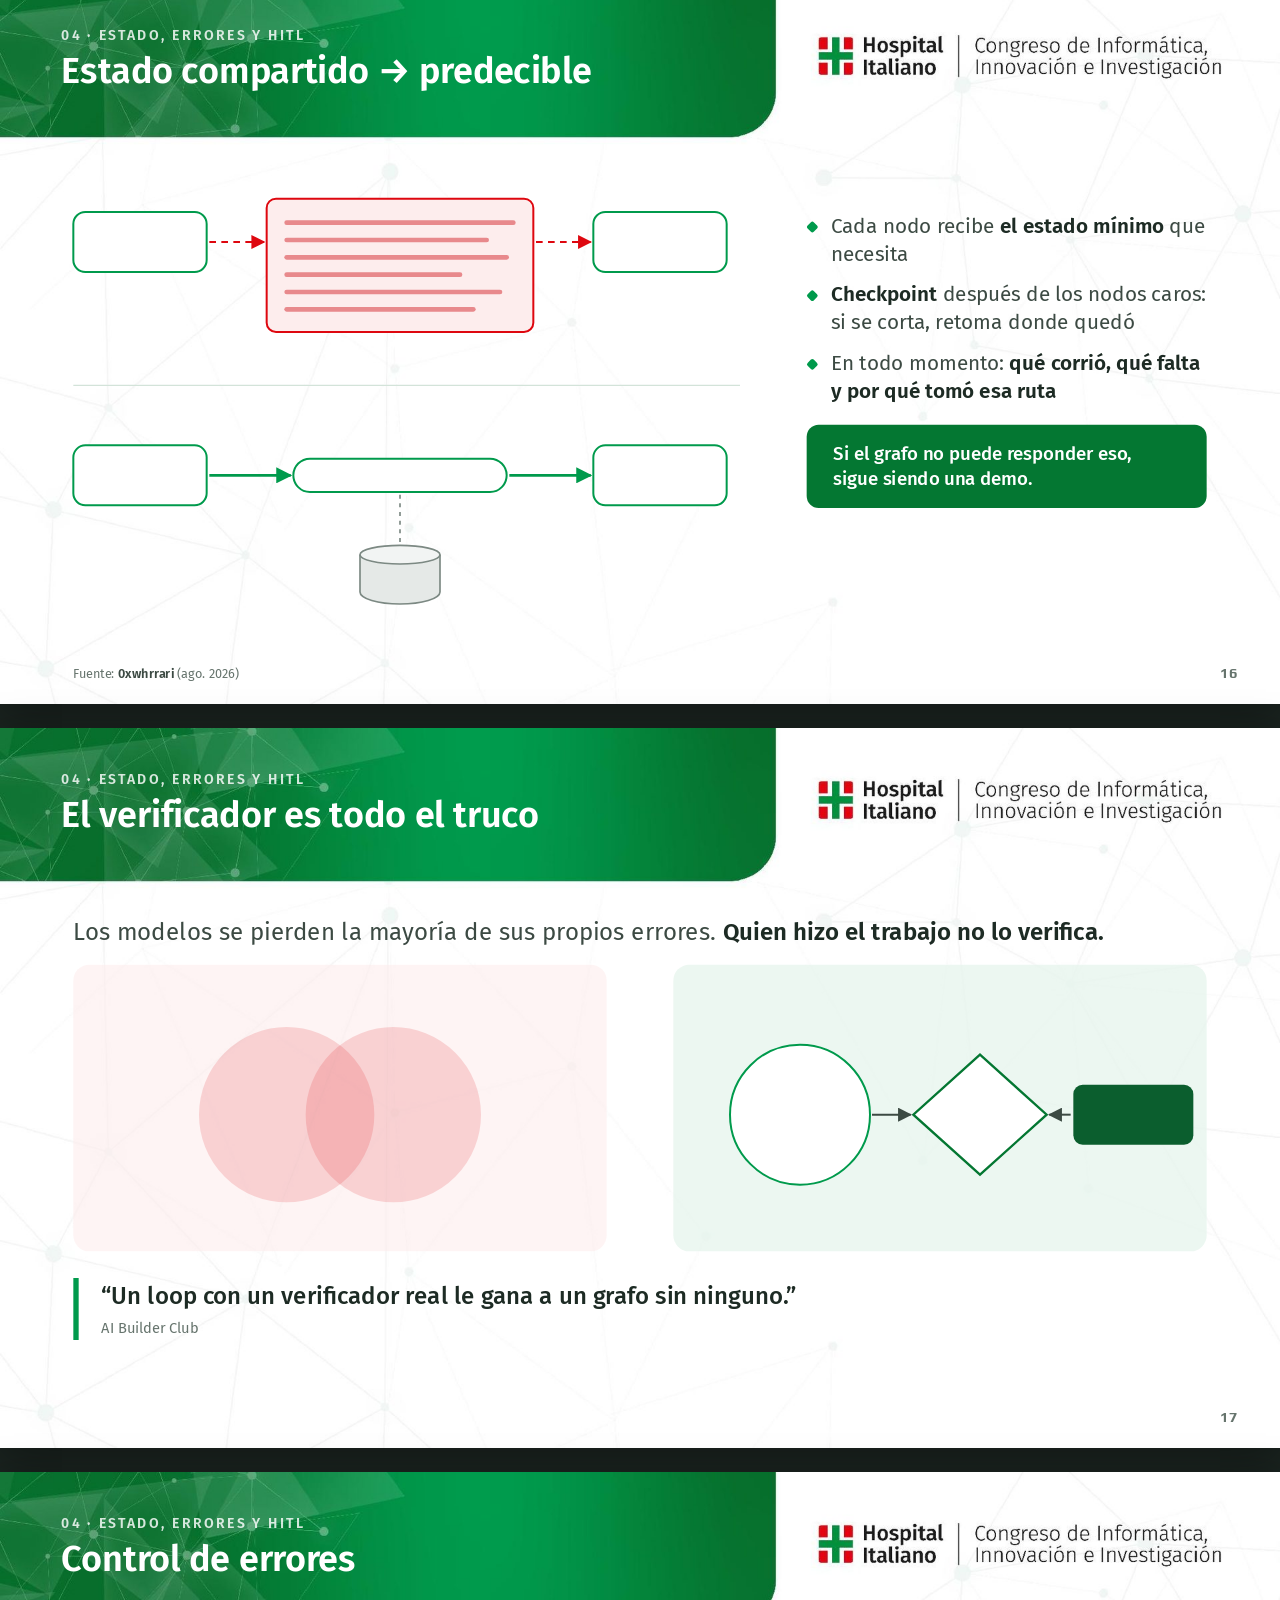
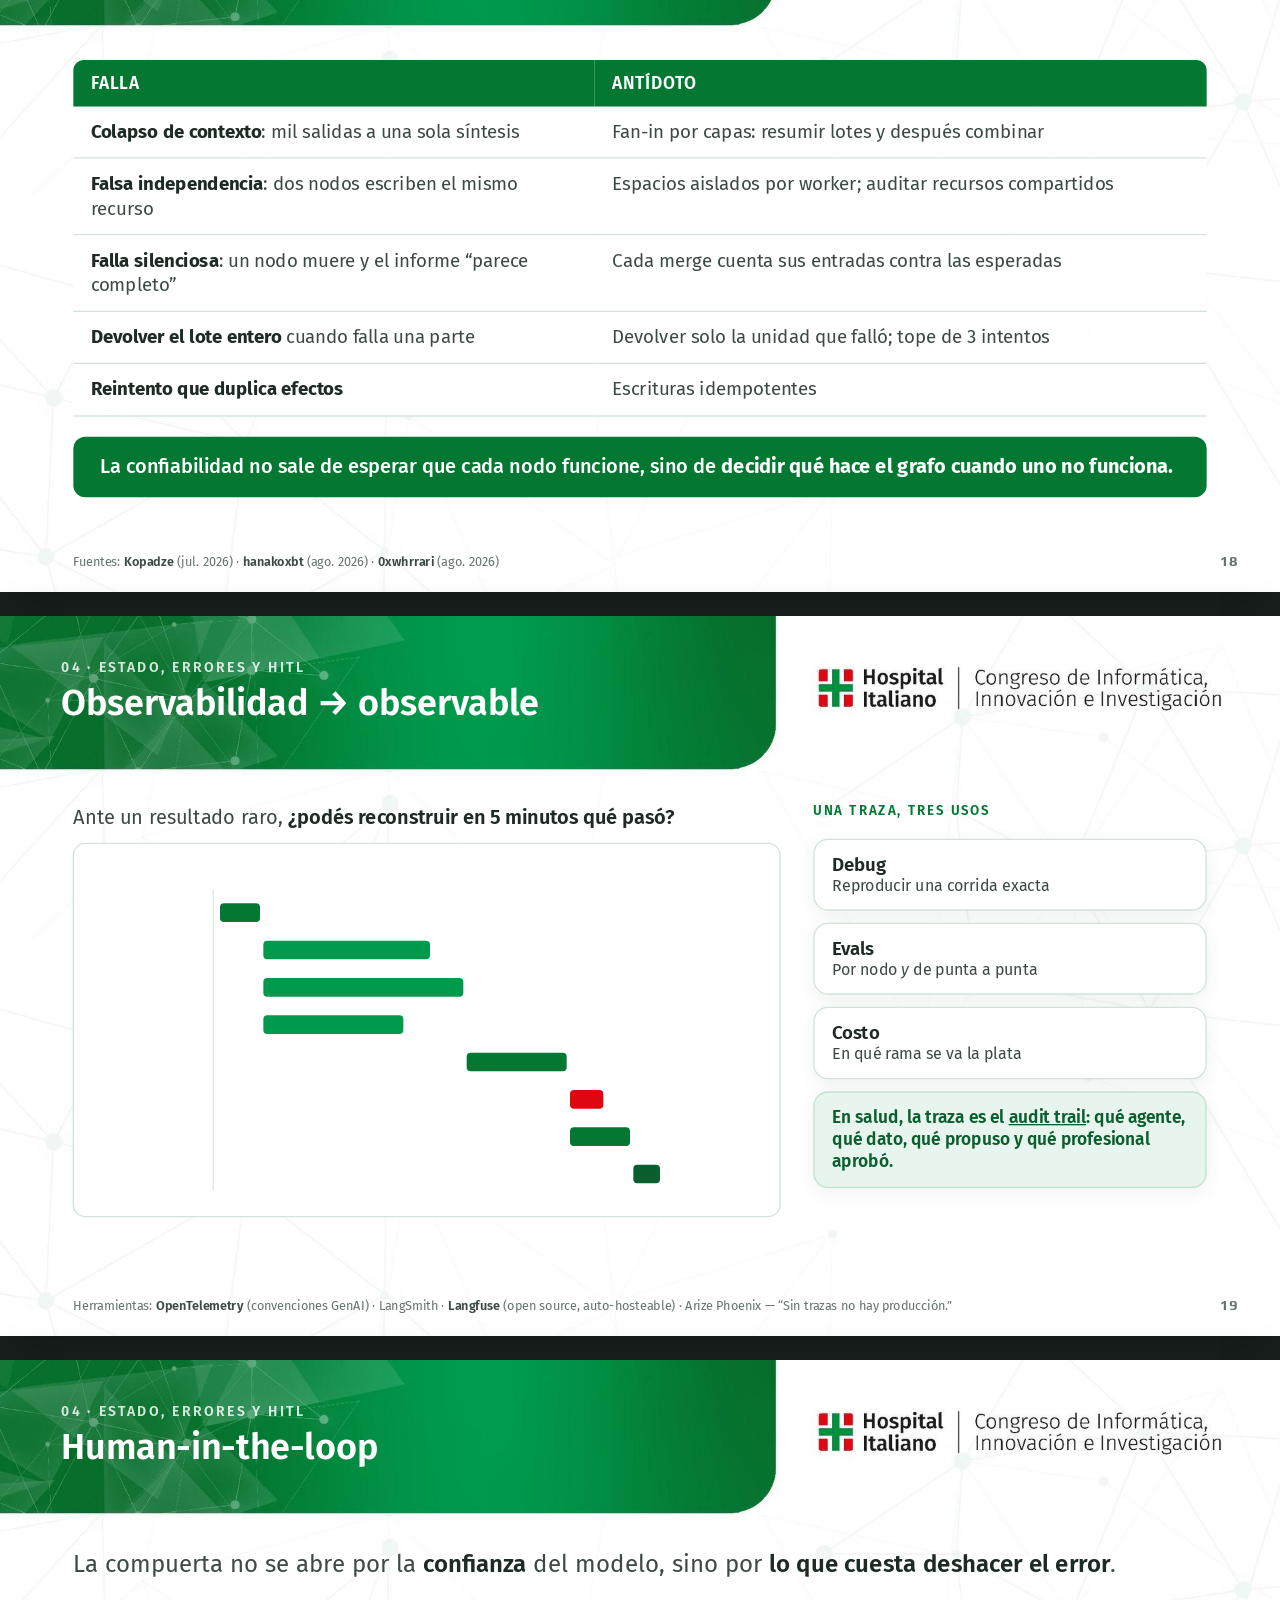
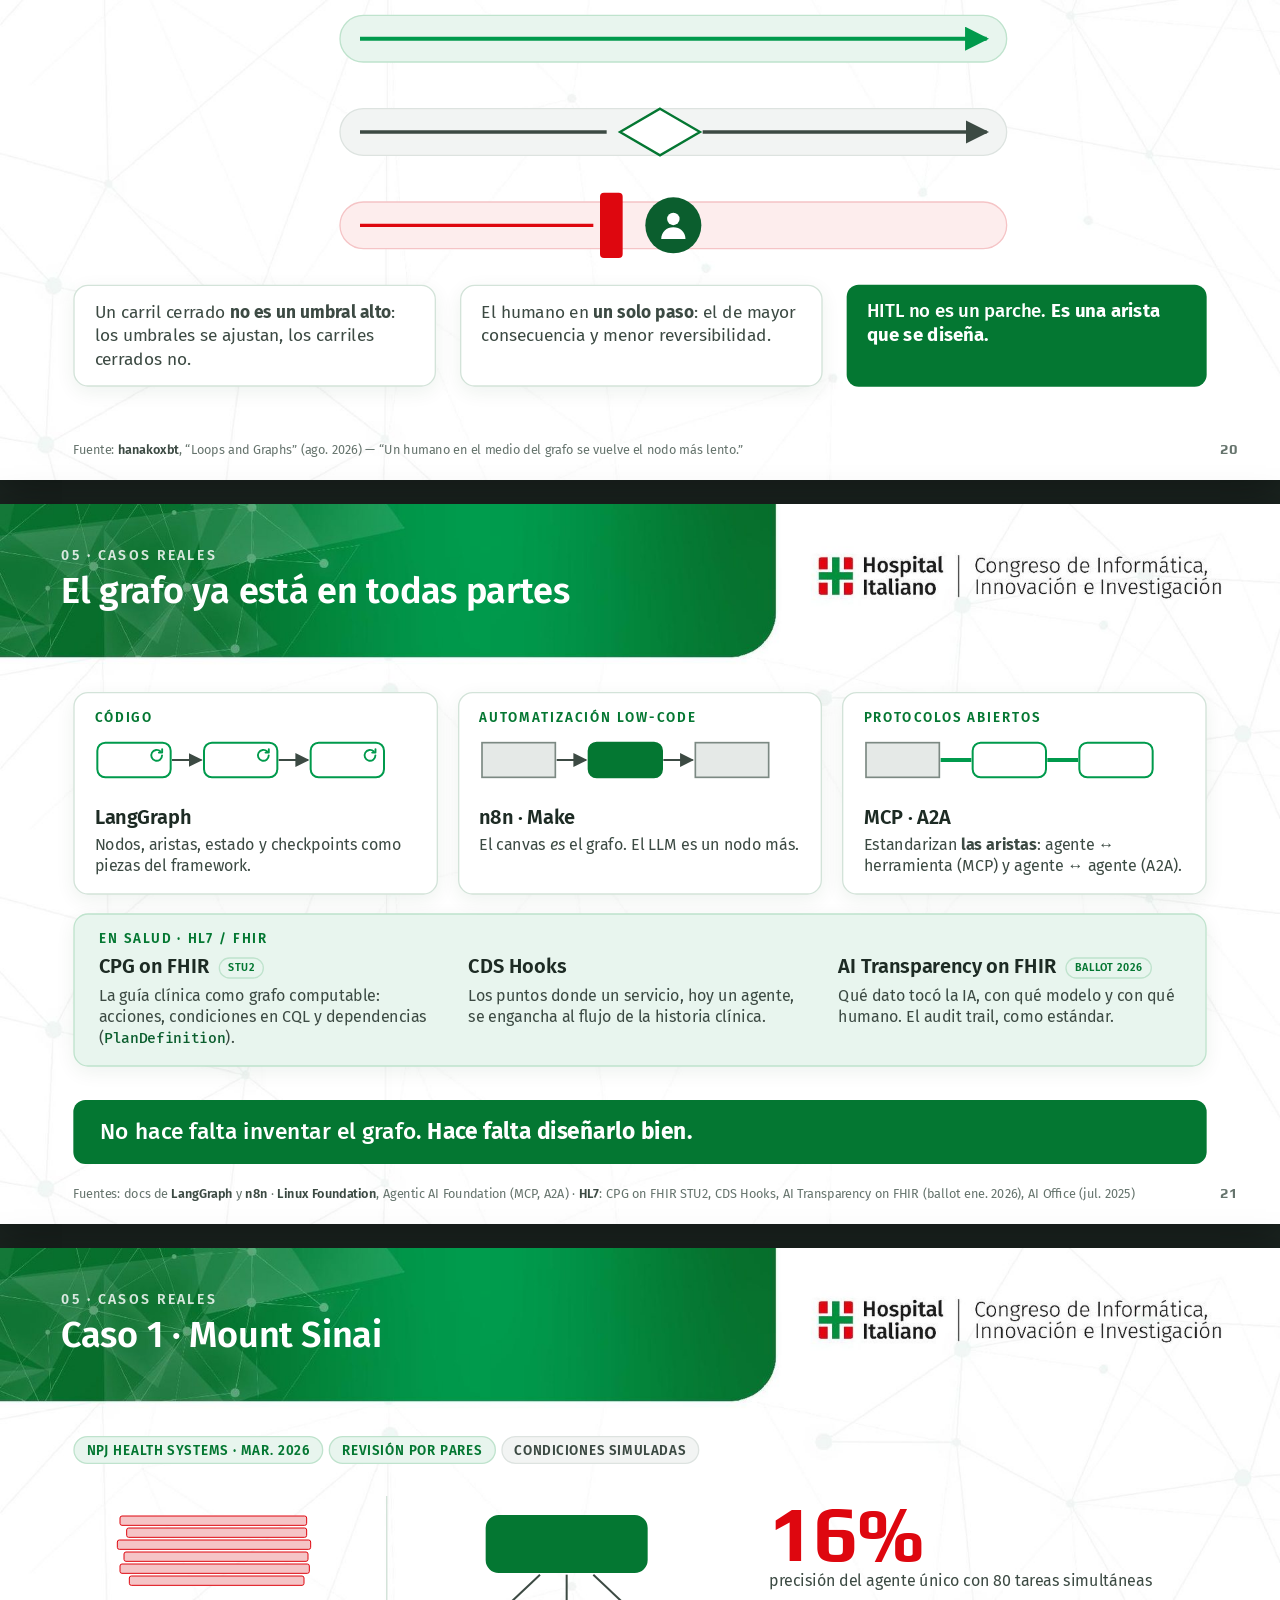
==== commit 8a26d5ca: "Add graph history and tools/standards slides to HIBA deck - Slide 9: timeline from Euler (1736) to P" ====
--- a/italiano_graph/graph-engineering.html
+++ b/italiano_graph/graph-engineering.html
@@ -104,6 +104,19 @@
 table.t td { padding: 20px 26px; border-bottom: 2px solid var(--line); background: rgba(255,255,255,.92); vertical-align: top; }
 table.t td strong { color: var(--ink); }
 
+/* ---------------- Línea de tiempo (slide 9) ---------------- */
+.tl { position: relative; display: grid; grid-template-columns: repeat(6, 1fr); gap: 0 24px; margin-top: 44px; }
+.tl::before { content: ''; position: absolute; left: 0; right: 0; top: 96px; height: 4px; background: var(--gm); border-radius: 2px; }
+.tl-i { position: relative; display: flex; flex-direction: column; align-items: center; text-align: center; }
+.tl-y { font: 700 58px/1 var(--disp); color: var(--g); height: 70px; }
+.tl-dot { width: 30px; height: 30px; border-radius: 50%; background: #fff; border: 5px solid var(--g); margin: 0 0 22px; position: relative; z-index: 1; }
+.tl-t { font: 600 28px/1.15 var(--font); color: var(--ink); margin-bottom: 10px; }
+.tl-d { font: 400 22px/1.3 var(--font); color: var(--ink2); }
+.tl-i.hi .tl-y { color: var(--g3); }
+.tl-i.hi .tl-dot { background: var(--g3); border-color: var(--g3); }
+.tl-i.end .tl-dot { background: var(--g); }
+.tl-arc { position: absolute; left: 0; top: 300px; pointer-events: none; }
+
 /* ---------------- Gramática visual de los diagramas ---------------- */
 svg.d { display: block; overflow: visible; font-family: var(--font); }
 svg.d .n { fill: #fff; stroke: var(--g); stroke-width: 3; }
@@ -285,7 +298,7 @@
       <div class="card g">
         <div class="eyebrow">Agent = Model + Harness</div>
         <div class="num" style="font-size:120px">+13.7</div>
-        <p style="font:400 26px/1.35 var(--font);color:var(--ink2);margin:14px 0 0">puntos en Terminal Bench 2.0 con <strong>el mismo modelo</strong>, cambiando solo el harness.</p>
+        <p style="font:400 26px/1.35 var(--font);color:var(--ink2);margin:14px 0 0">puntos de <strong>LangChain</strong> en Terminal Bench 2.0 con <strong>el mismo modelo</strong>, cambiando solo el harness: del top 30 al top 5.</p>
       </div>
       <div class="quote" style="font-size:34px">“Terminado es una afirmación, no una prueba.”<cite>Addy Osmani · Loop Engineering</cite></div>
     </div>
@@ -327,6 +340,29 @@
       <div class="col card" style="padding:24px 30px"><div class="eyebrow">Estado</div><div style="font:400 26px/1.3 var(--font);color:var(--ink2)">Lo que pasa de nodo en nodo y sobrevive a la sesión.</div></div>
     </div>
   </div>
+</section>
+
+<!-- ============================ 09 · NADA NUEVO BAJO EL SOL ============================ -->
+<section class="slide s-content">
+  <div class="tab"><div class="k">01 · Harness vs Loops vs Graph</div><h2>Nada nuevo bajo el sol</h2></div>
+  <div class="body">
+    <p class="lead">“Graph engineering” es un nombre nuevo. <strong>Los grafos tienen casi 300 años.</strong></p>
+    <div class="tl">
+      <svg class="d tl-arc" width="1700" height="120" viewBox="0 0 1700 120">
+        <path d="M1568 4 L1568 50 Q1568 74 1544 74 L156 74 Q132 74 132 50 L132 10" fill="none" stroke="#009A4C" stroke-width="3" stroke-dasharray="9 8" marker-end="url(#arg)"/>
+        <rect class="lb" x="560" y="54" width="580" height="40" rx="8"/>
+        <text class="el" x="850" y="74" style="font-size:23px">Pregel: el río de los puentes de Euler</text>
+      </svg>
+      <div class="tl-i "><div class="tl-y">1736</div><div class="tl-dot"></div><div class="tl-t">Euler</div><div class="tl-d">Los puentes de Königsberg. Nace la teoría de grafos: nodos y aristas.</div></div>
+      <div class="tl-i "><div class="tl-y">1854</div><div class="tl-dot"></div><div class="tl-t">Boole</div><div class="tl-d"><em>Las leyes del pensamiento</em>: la lógica se vuelve álgebra. Cada if es booleano.</div></div>
+      <div class="tl-i "><div class="tl-y">1937</div><div class="tl-dot"></div><div class="tl-t">Shannon</div><div class="tl-d">Tesis en el MIT. El álgebra de Boole se vuelve circuito: compuertas que deciden.</div></div>
+      <div class="tl-i "><div class="tl-y">1958</div><div class="tl-dot"></div><div class="tl-t">PERT / CPM</div><div class="tl-d">Marina de EE.&nbsp;UU. y DuPont. Proyectos como redes de dependencias.</div></div>
+      <div class="tl-i hi"><div class="tl-y">1970s</div><div class="tl-dot"></div><div class="tl-t">Algoritmos clínicos</div><div class="tl-d">Árboles de decisión y flujogramas: la medicina ya razona en grafos.</div></div>
+      <div class="tl-i end"><div class="tl-y">2010</div><div class="tl-dot"></div><div class="tl-t">Pregel (Google)</div><div class="tl-d">Grafos a escala. LangGraph declara que se inspira en él.</div></div>
+    </div>
+    <div class="punch" style="position:absolute;left:0;right:0;bottom:0">Lo nuevo no es el grafo. Lo nuevo es que <strong>algunos nodos ahora son un LLM.</strong></div>
+  </div>
+  <div class="src">Fuentes: <b>Euler</b> (1736) · <b>Boole</b> (1854) · <b>Shannon</b>, MIT (1937) · <b>PMI</b>, PERT/CPM · <b>JAMA</b>, “Toward Optimal Laboratory Use” (1975) · <b>Malewicz et al.</b>, Pregel, SIGMOD (2010) · docs de <b>LangGraph</b></div>
 </section>
 
 <!-- ============================ 09 · ARISTA FALSA ============================ -->
@@ -686,6 +722,57 @@
     </div>
   </div>
   <div class="src">Fuente: <b>hanakoxbt</b>, “Loops and Graphs” (ago. 2026) — “Un humano en el medio del grafo se vuelve el nodo más lento.”</div>
+</section>
+
+<!-- ============================ 21 · HERRAMIENTAS Y ESTÁNDARES ============================ -->
+<section class="slide s-content">
+  <div class="tab"><div class="k">05 · Casos reales</div><h2>El grafo ya está en todas partes</h2></div>
+  <div class="body">
+    <div class="row" style="gap:30px">
+      <div class="col card" style="padding:26px 30px">
+        <div class="eyebrow">Código</div>
+        <svg class="d" width="440" height="90" viewBox="0 0 440 90" style="margin:6px 0 18px">
+          <rect class="n" x="4" y="14" width="110" height="52" rx="12"/><rect class="n" x="164" y="14" width="110" height="52" rx="12"/><rect class="n" x="324" y="14" width="110" height="52" rx="12"/>
+          <use href="#loop" class="loop" x="80" y="20" width="26" height="26"/><use href="#loop" class="loop" x="240" y="20" width="26" height="26"/><use href="#loop" class="loop" x="400" y="20" width="26" height="26"/>
+          <text class="t" x="44" y="40" style="font-size:20px">nodo</text><text class="t" x="204" y="40" style="font-size:20px">nodo</text><text class="t" x="364" y="40" style="font-size:20px">nodo</text>
+          <path class="e" d="M116 40 L160 40"/><path class="e" d="M276 40 L320 40"/>
+        </svg>
+        <h3 style="margin-bottom:8px">LangGraph</h3>
+        <div style="font:400 24px/1.3 var(--font);color:var(--ink2)">Nodos, aristas, estado y checkpoints como piezas del framework.</div>
+      </div>
+      <div class="col card" style="padding:26px 30px">
+        <div class="eyebrow">Automatización low-code</div>
+        <svg class="d" width="440" height="90" viewBox="0 0 440 90" style="margin:6px 0 18px">
+          <rect class="c" x="4" y="14" width="110" height="52"/><rect class="ns" x="164" y="14" width="110" height="52" rx="12"/><rect class="c" x="324" y="14" width="110" height="52"/>
+          <text class="t" x="59" y="40" style="font-size:20px">trigger</text><text class="tw" x="219" y="40" style="font-size:20px">AI Agent</text><text class="t" x="379" y="40" style="font-size:20px">acción</text>
+          <path class="e" d="M116 40 L160 40"/><path class="e" d="M276 40 L320 40"/>
+        </svg>
+        <h3 style="margin-bottom:8px">n8n · Make</h3>
+        <div style="font:400 24px/1.3 var(--font);color:var(--ink2)">El canvas <em>es</em> el grafo. El LLM es un nodo más.</div>
+      </div>
+      <div class="col card" style="padding:26px 30px">
+        <div class="eyebrow">Protocolos abiertos</div>
+        <svg class="d" width="440" height="90" viewBox="0 0 440 90" style="margin:6px 0 18px">
+          <rect class="c" x="4" y="14" width="110" height="52"/><rect class="n" x="164" y="14" width="110" height="52" rx="12"/><rect class="n" x="324" y="14" width="110" height="52" rx="12"/>
+          <text class="t" x="59" y="40" style="font-size:20px">tool</text><text class="t" x="219" y="40" style="font-size:20px">agente</text><text class="t" x="379" y="40" style="font-size:20px">agente</text>
+          <line x1="116" y1="40" x2="162" y2="40" stroke="#009A4C" stroke-width="6"/><line x1="276" y1="40" x2="322" y2="40" stroke="#009A4C" stroke-width="6"/>
+          <text class="el" x="139" y="82" style="font-size:18px">MCP</text><text class="el" x="299" y="82" style="font-size:18px">A2A</text>
+        </svg>
+        <h3 style="margin-bottom:8px">MCP · A2A</h3>
+        <div style="font:400 24px/1.3 var(--font);color:var(--ink2)">Estandarizan <strong>las aristas</strong>: agente ↔ herramienta (MCP) y agente ↔ agente (A2A).</div>
+      </div>
+    </div>
+    <div class="card g" style="margin-top:28px;padding:26px 36px">
+      <div class="eyebrow">En salud · HL7 / FHIR</div>
+      <div class="row" style="gap:40px">
+        <div class="col"><h3 style="margin-bottom:10px">CPG on FHIR <span class="pill" style="font-size:16px;padding:6px 12px;margin:0 0 0 8px;vertical-align:middle">STU2</span></h3><div style="font:400 24px/1.3 var(--font);color:var(--ink2)">La guía clínica como grafo computable: acciones, condiciones en CQL y dependencias (<code style="font:500 22px var(--mono);color:var(--g3)">PlanDefinition</code>).</div></div>
+        <div class="col"><h3 style="margin-bottom:10px">CDS Hooks</h3><div style="font:400 24px/1.3 var(--font);color:var(--ink2)">Los puntos donde un servicio, hoy un agente, se engancha al flujo de la historia clínica.</div></div>
+        <div class="col"><h3 style="margin-bottom:10px">AI Transparency on FHIR <span class="pill" style="font-size:16px;padding:6px 12px;margin:0 0 0 8px;vertical-align:middle">Ballot 2026</span></h3><div style="font:400 24px/1.3 var(--font);color:var(--ink2)">Qué dato tocó la IA, con qué modelo y con qué humano. El audit trail, como estándar.</div></div>
+      </div>
+    </div>
+    <div class="punch" style="position:absolute;left:0;right:0;bottom:0">No hace falta inventar el grafo. <strong>Hace falta diseñarlo bien.</strong></div>
+  </div>
+  <div class="src">Fuentes: docs de <b>LangGraph</b> y <b>n8n</b> · <b>Linux Foundation</b>, Agentic AI Foundation (MCP, A2A) · <b>HL7</b>: CPG on FHIR STU2, CDS Hooks, AI Transparency on FHIR (ballot ene. 2026), AI Office (jul. 2025)</div>
 </section>
 
 <!-- ============================ 20 · MOUNT SINAI ============================ -->
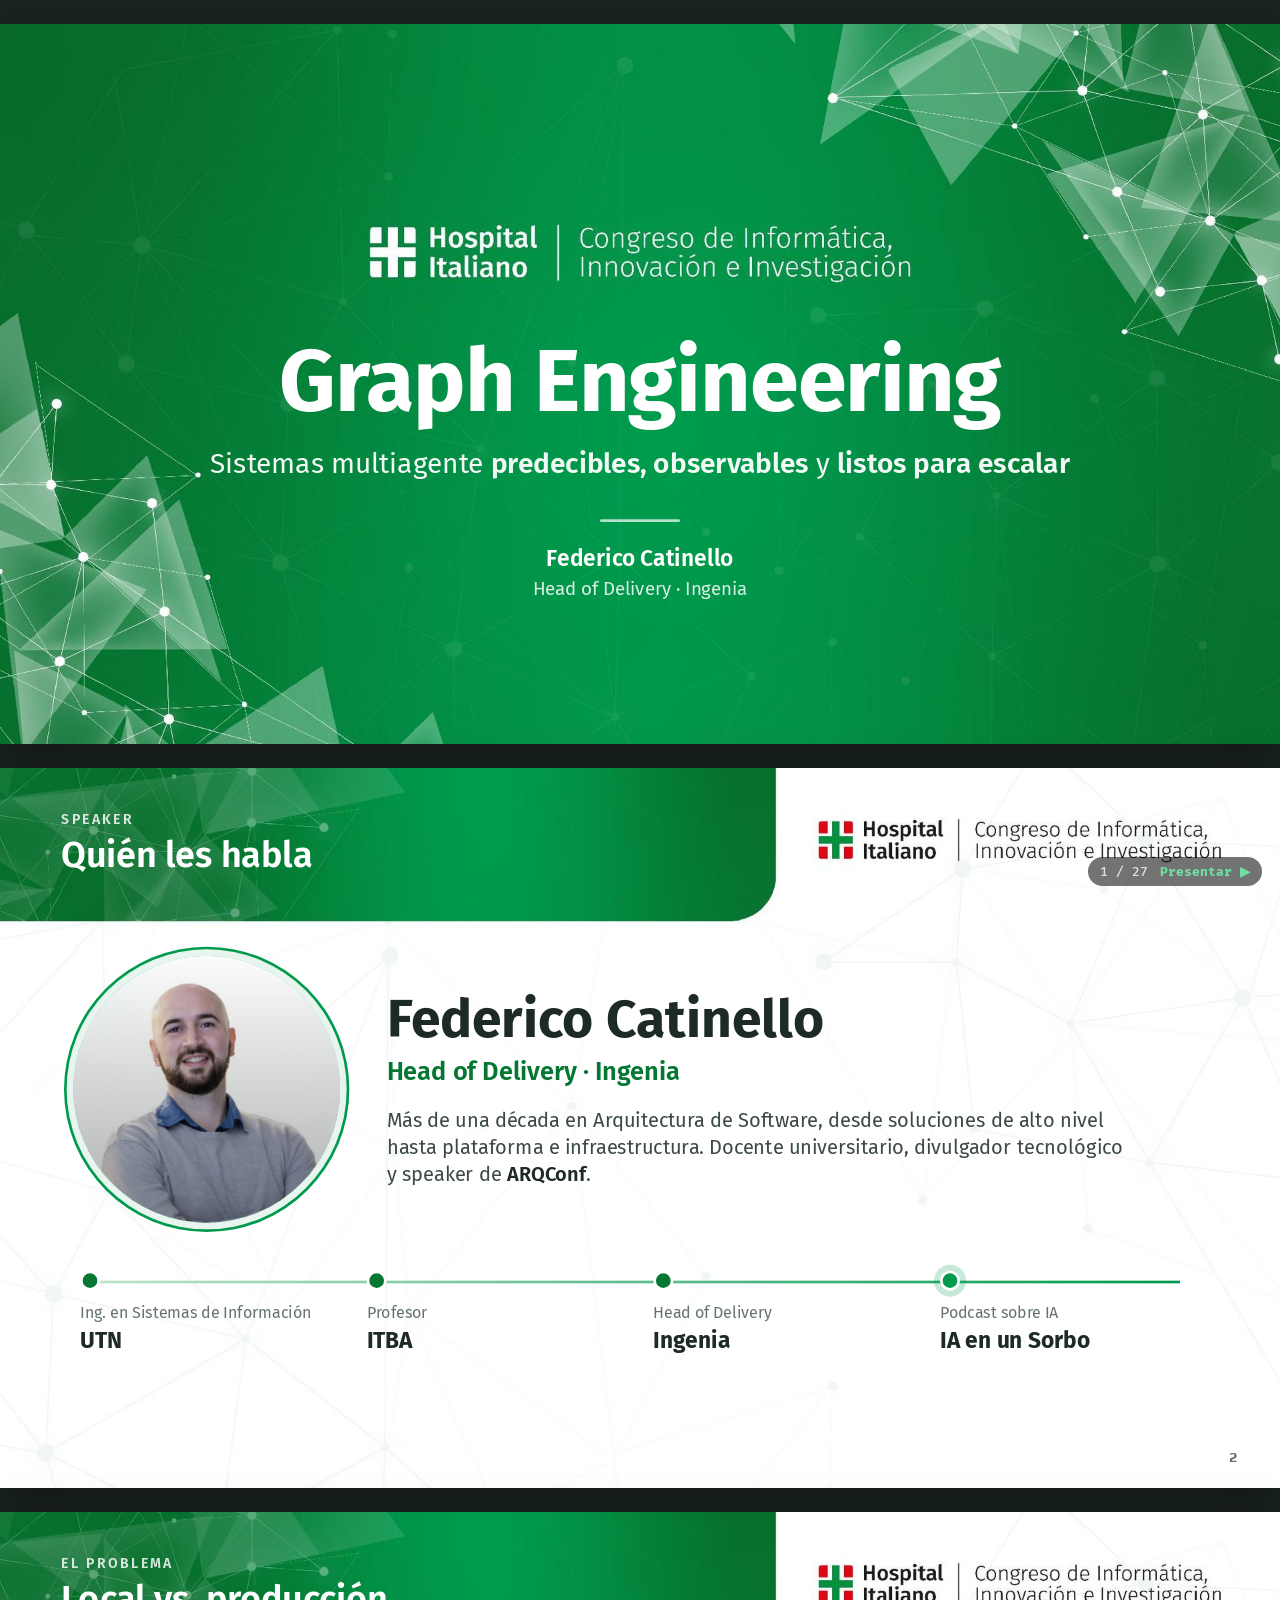
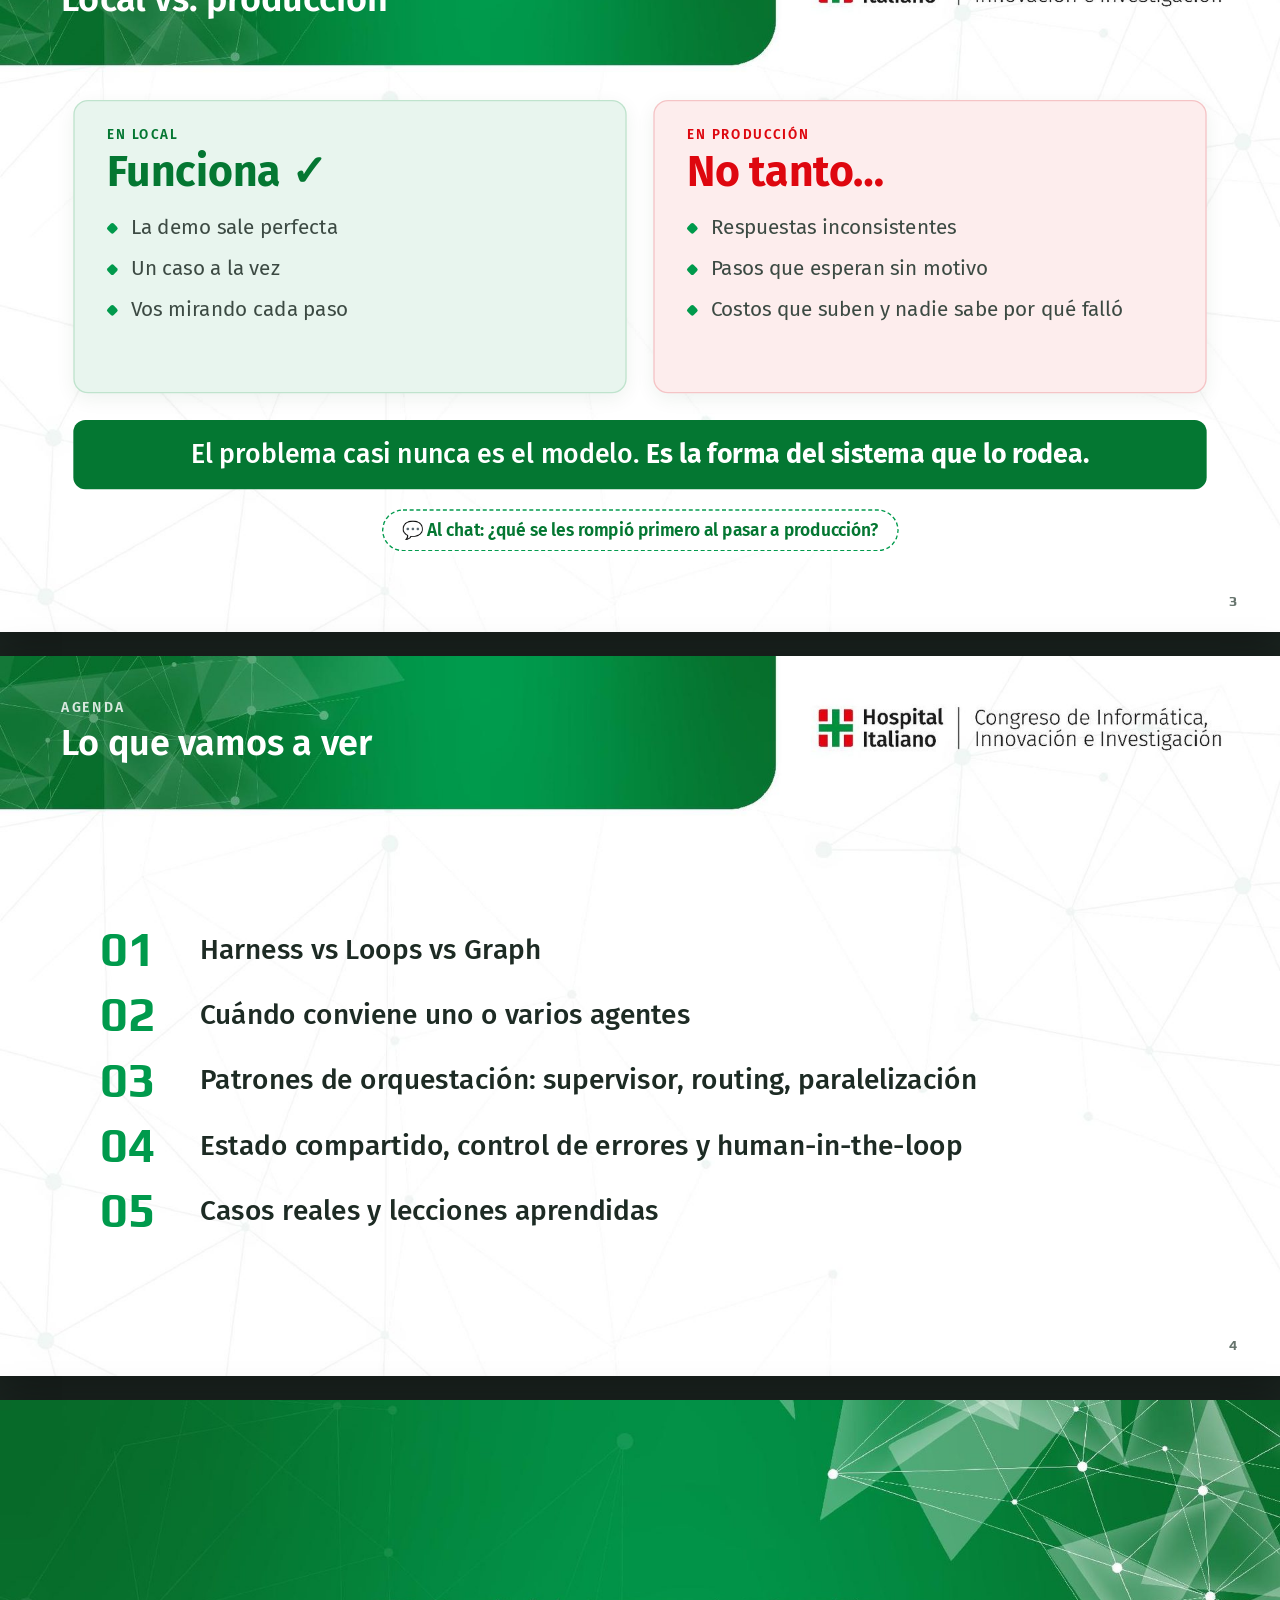
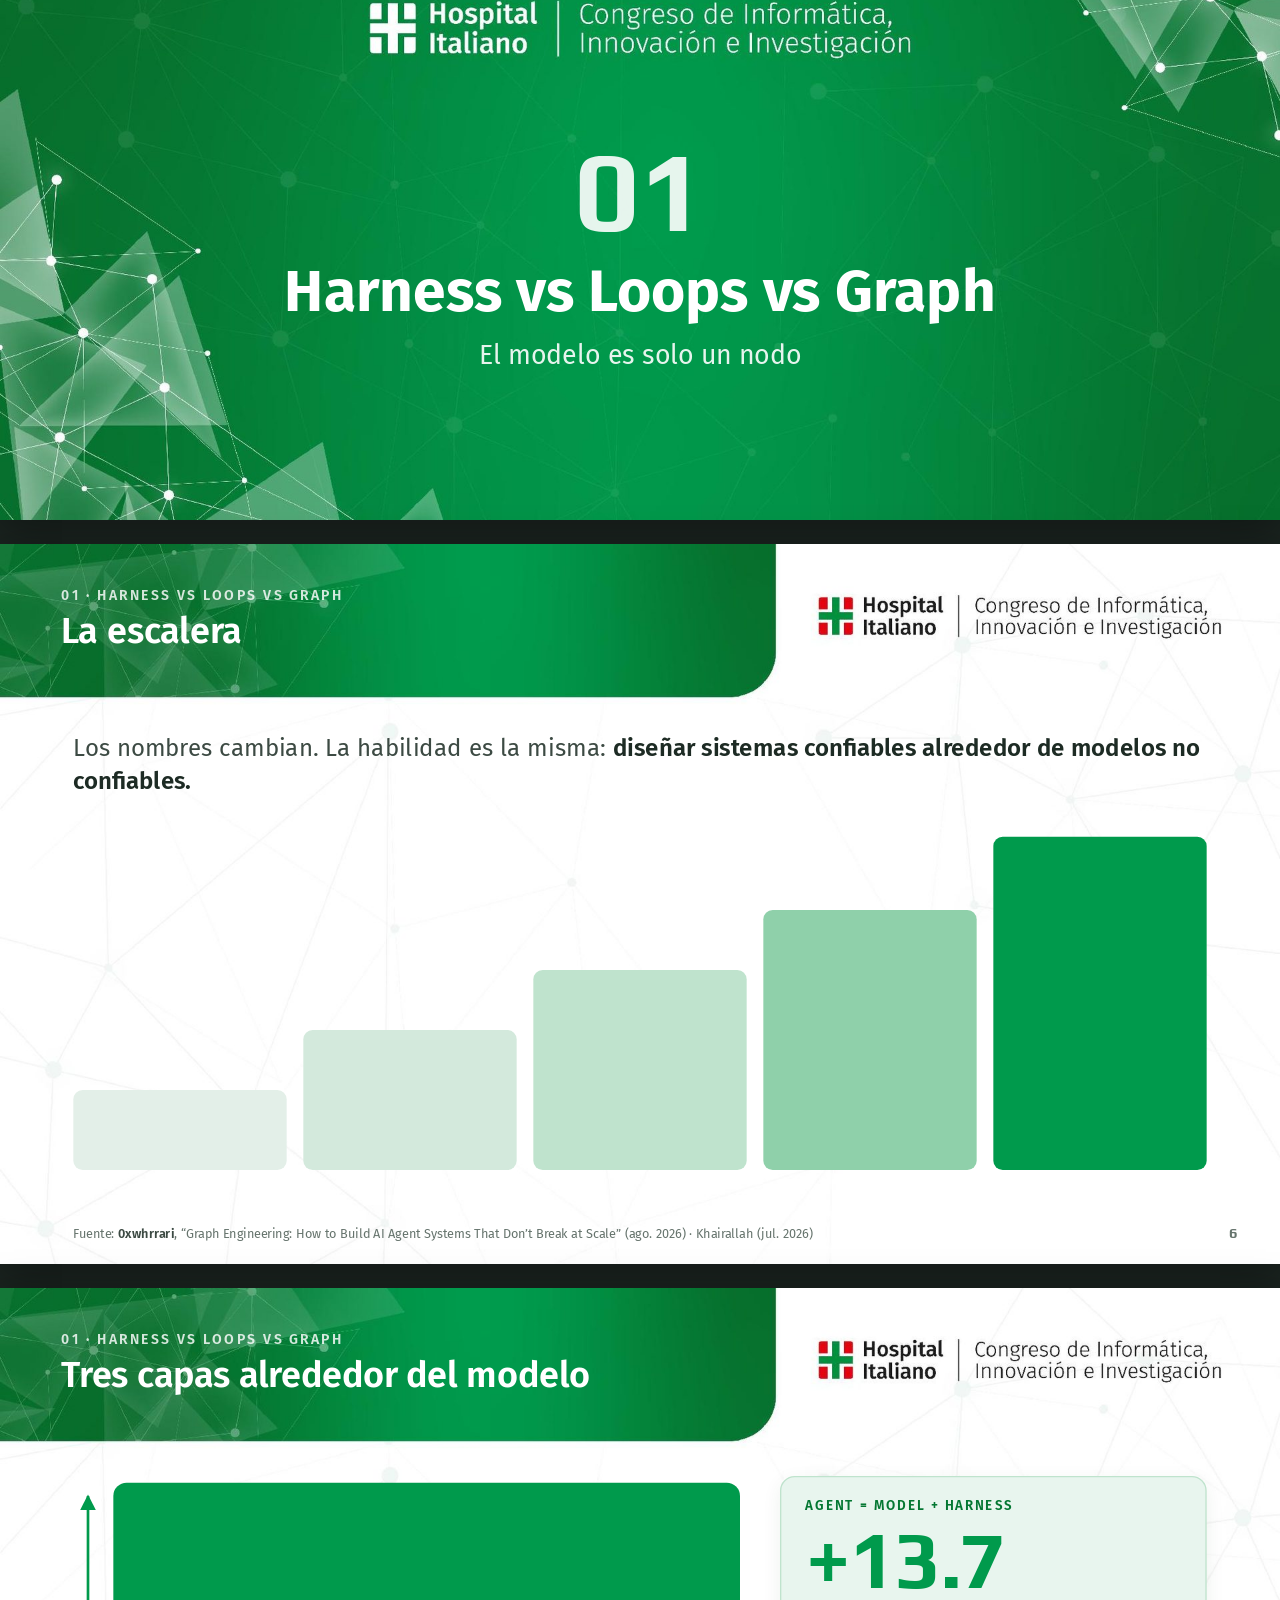
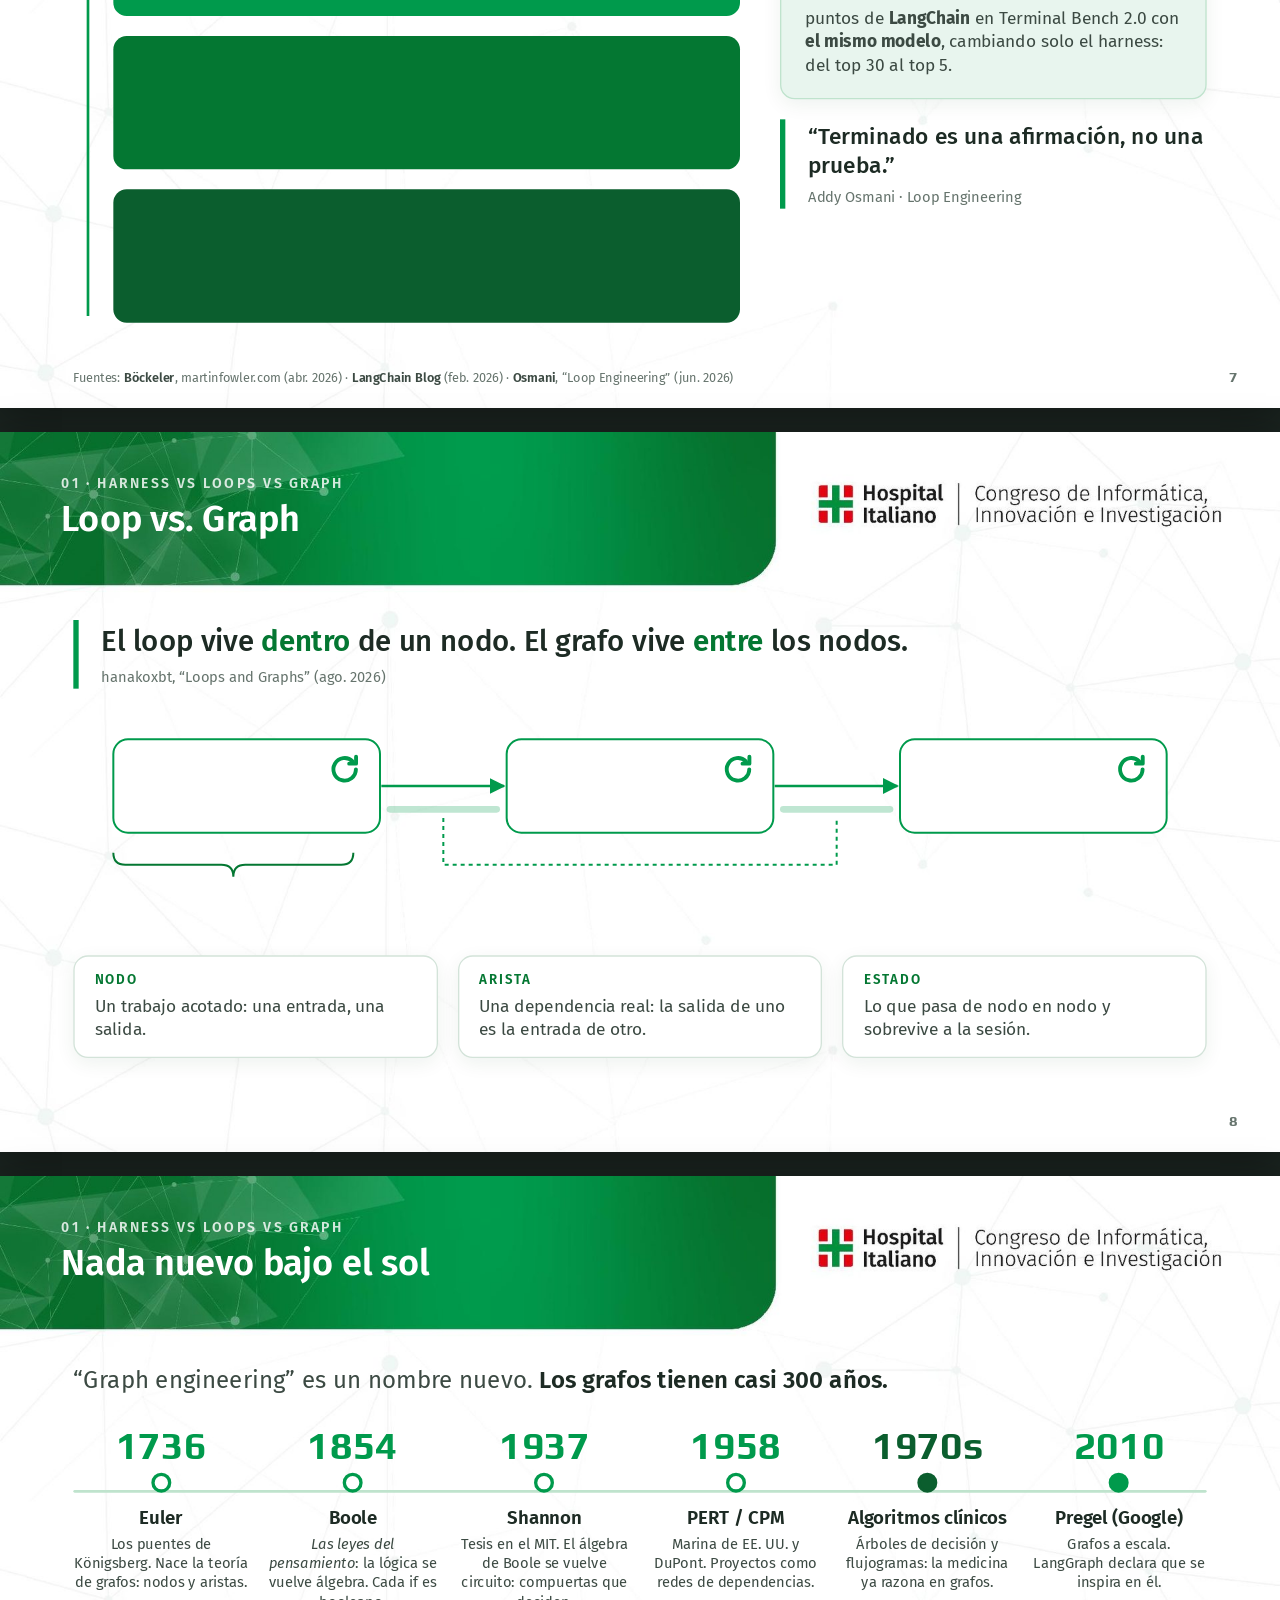
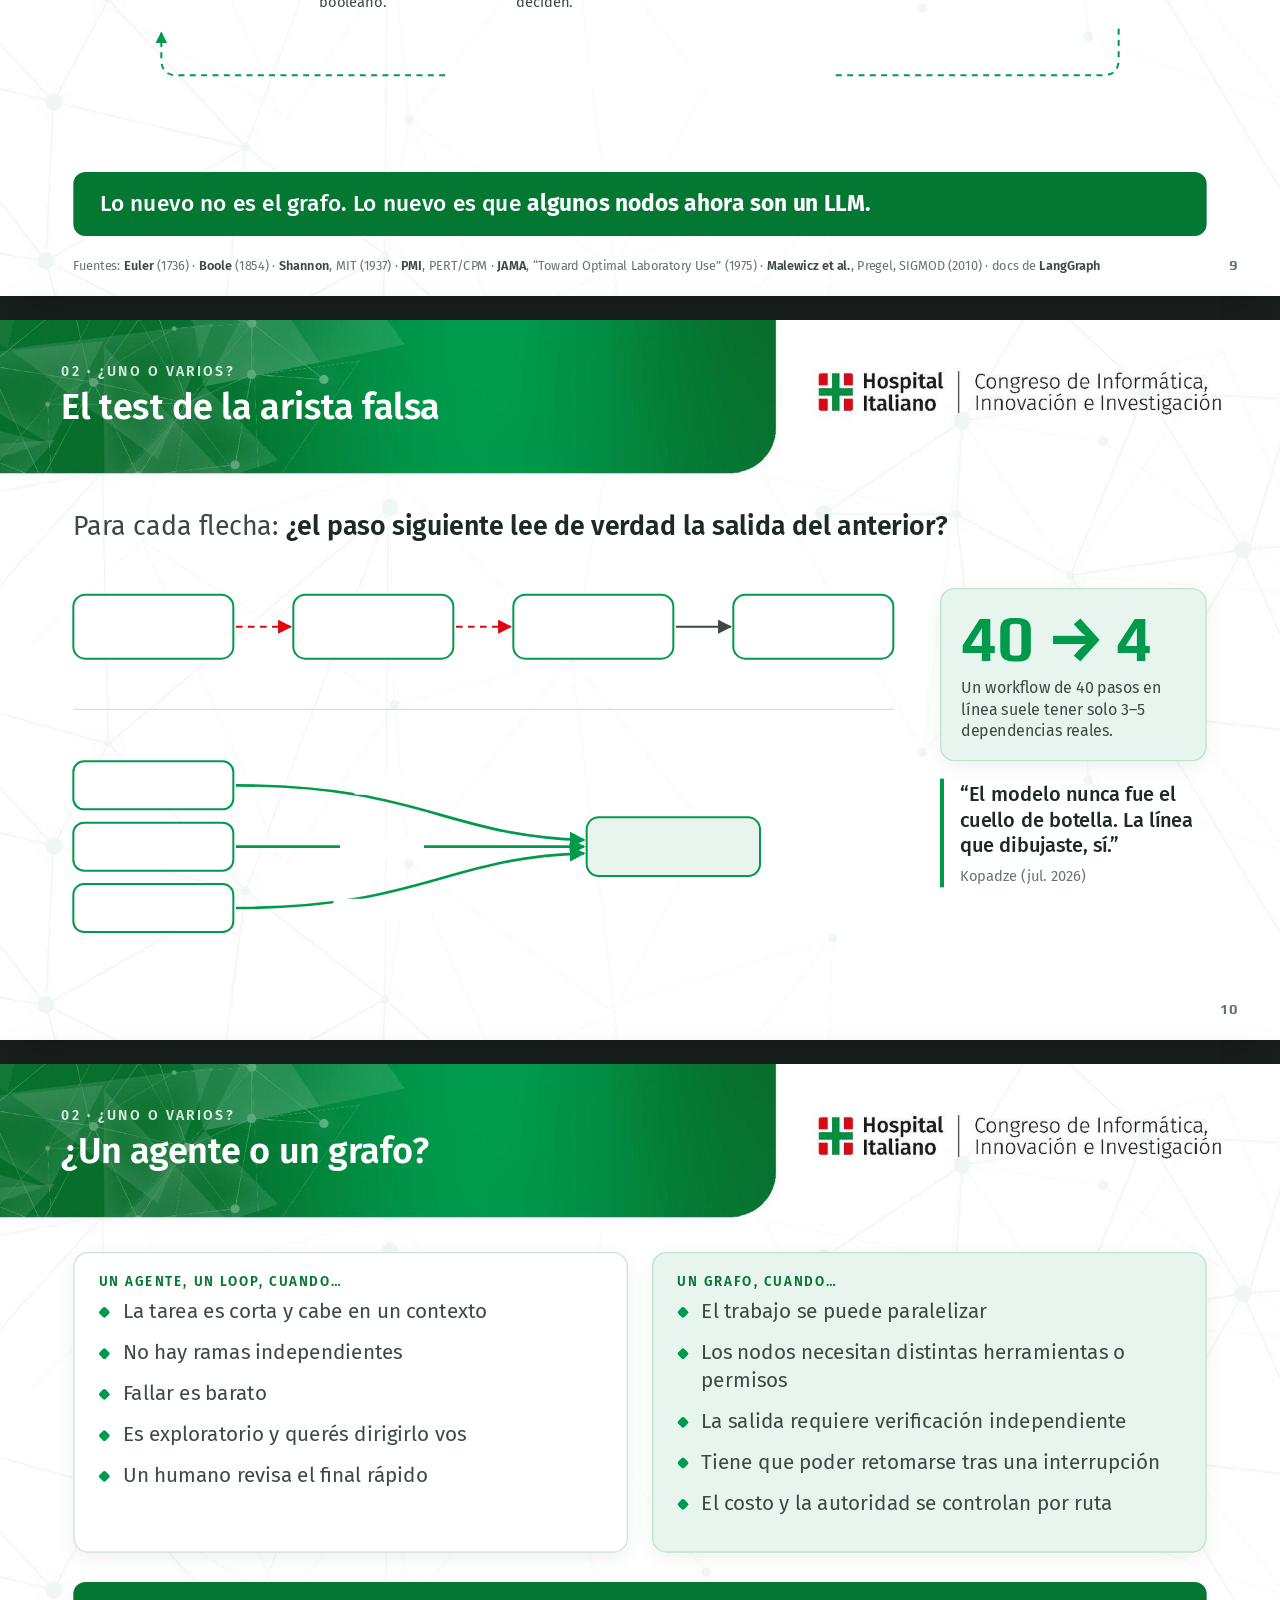
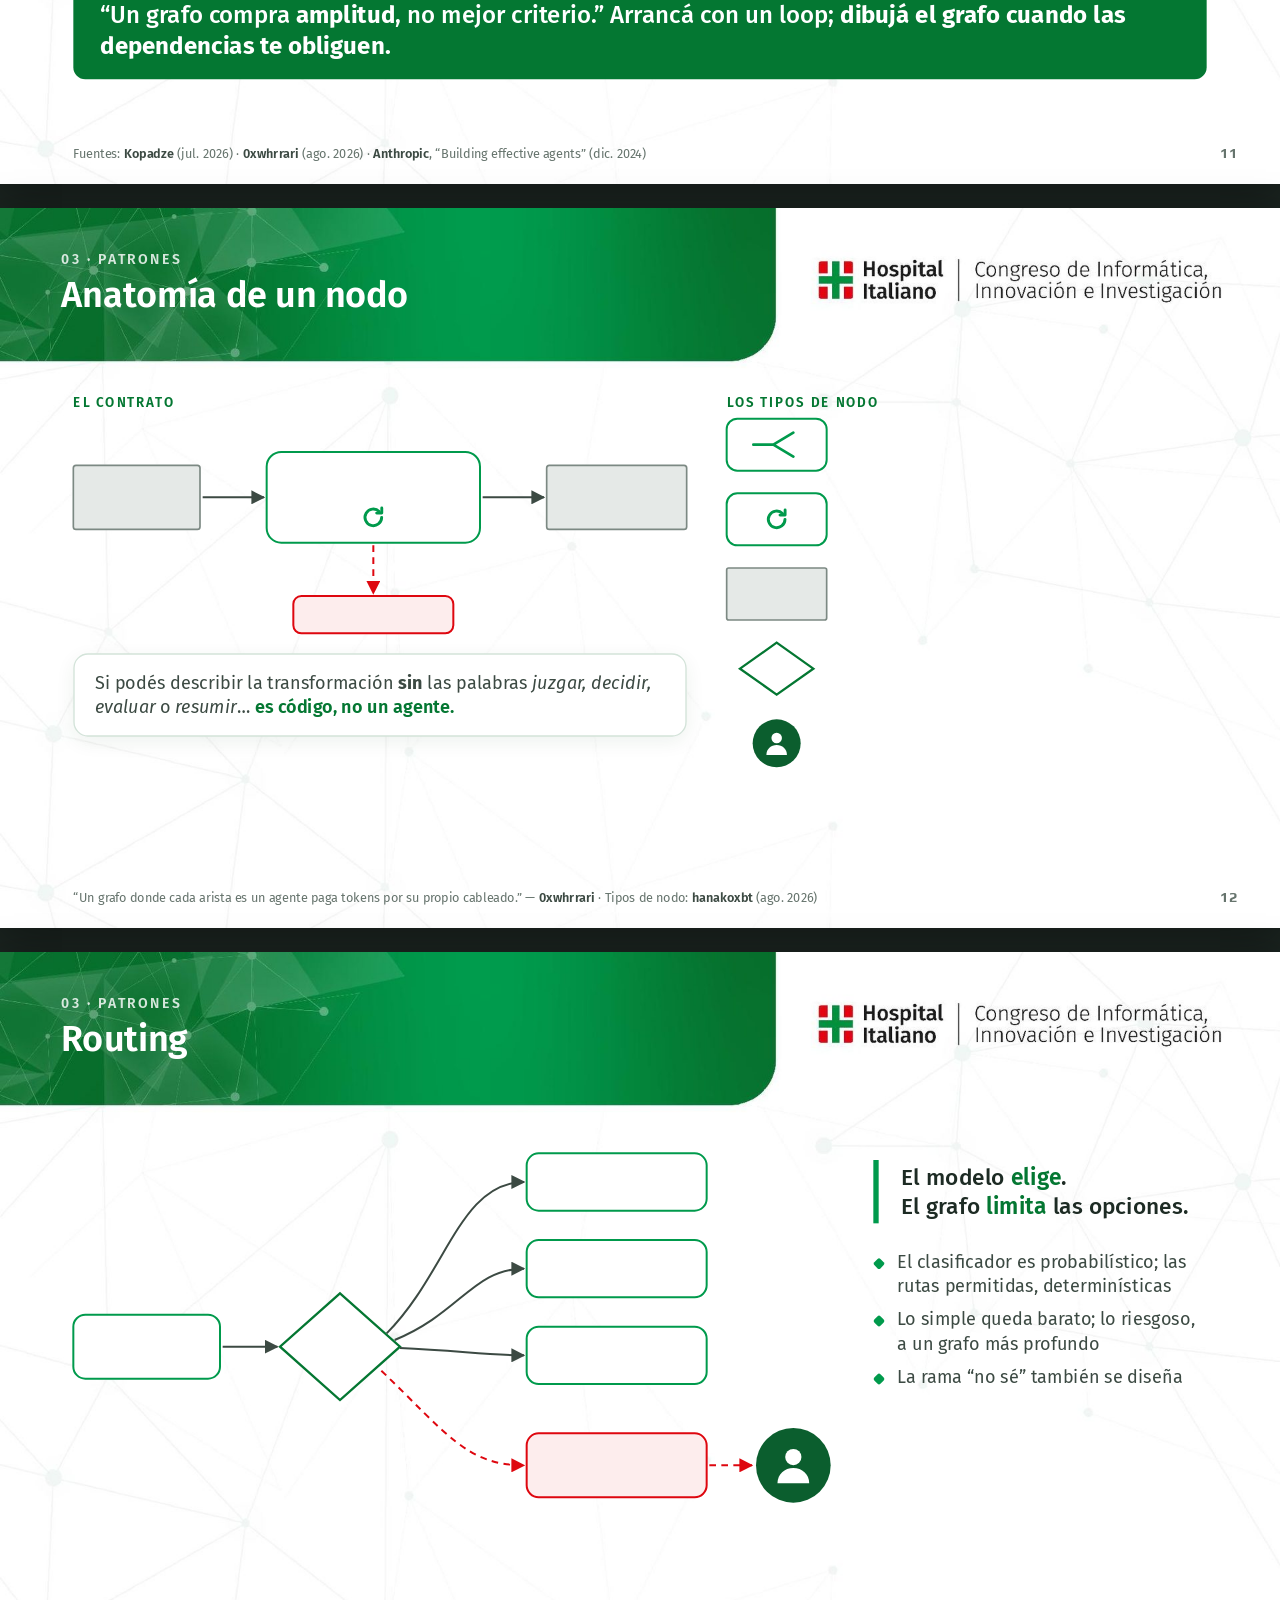
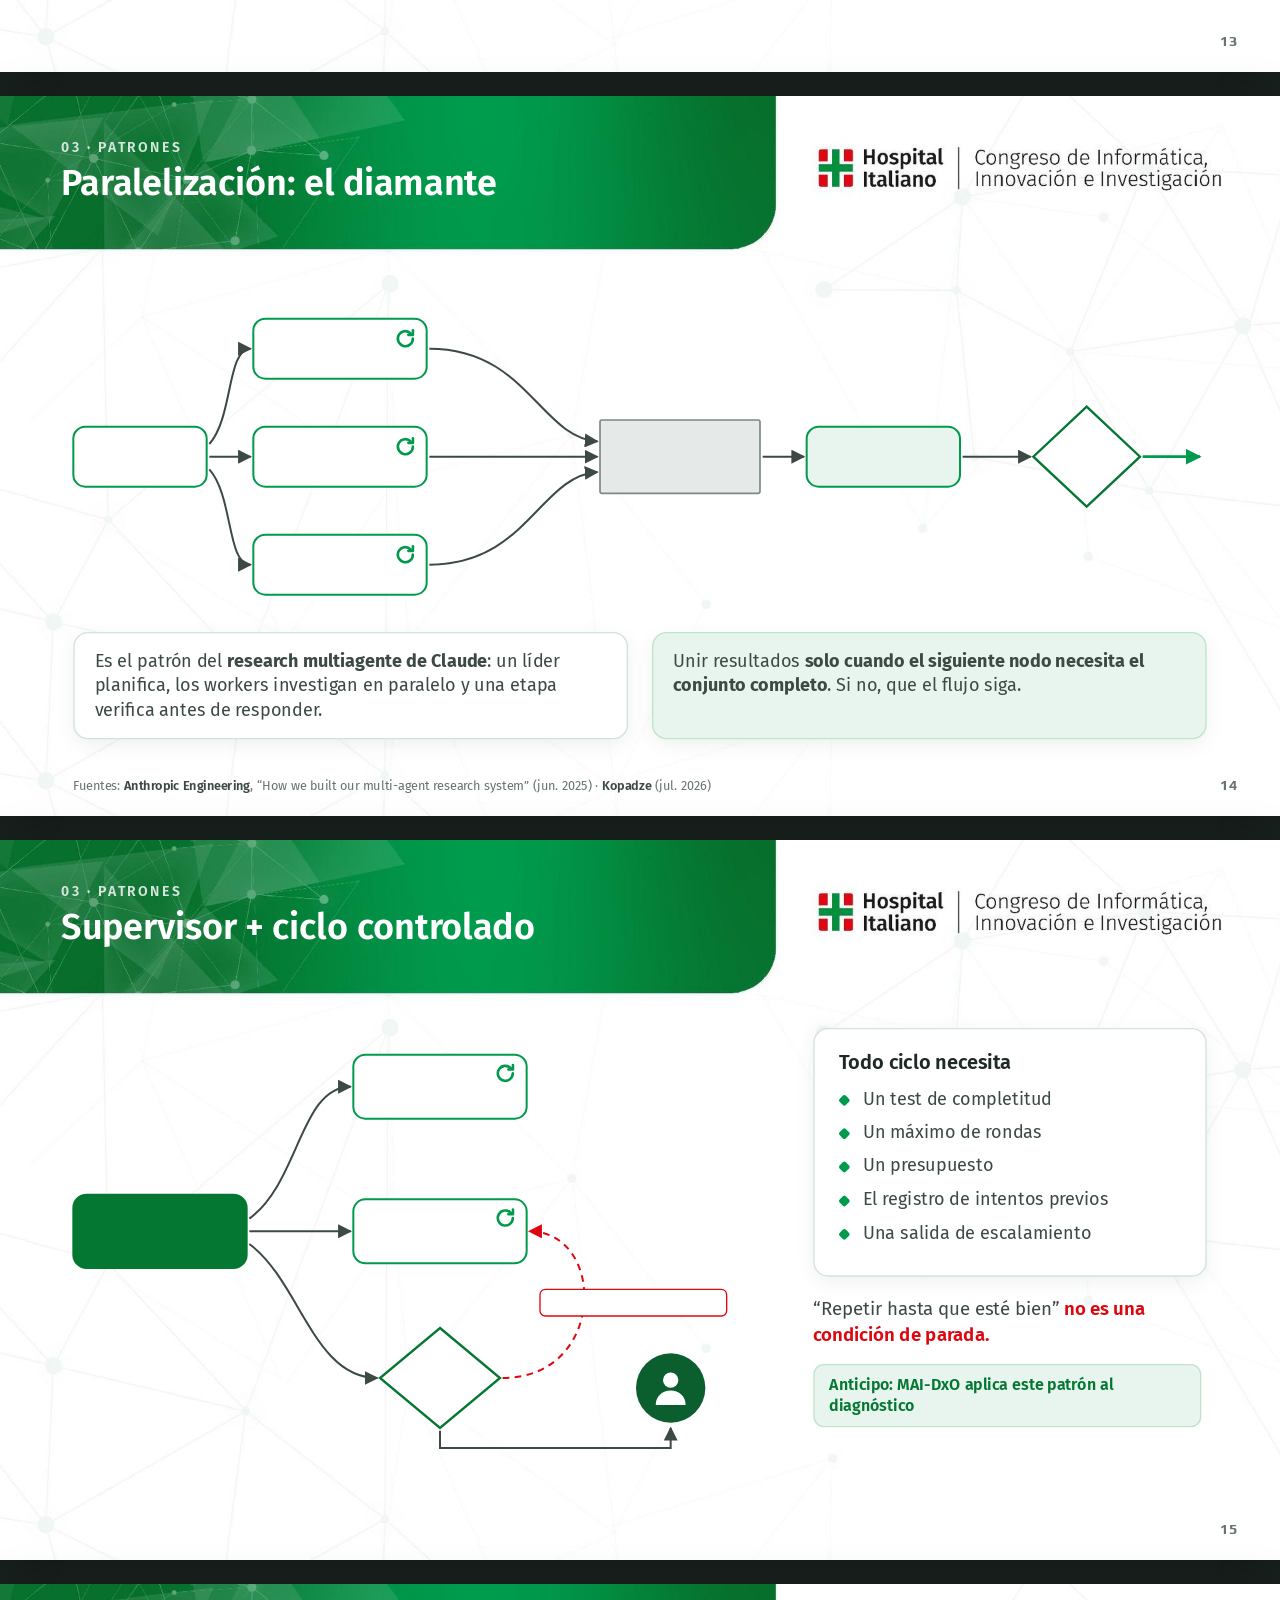
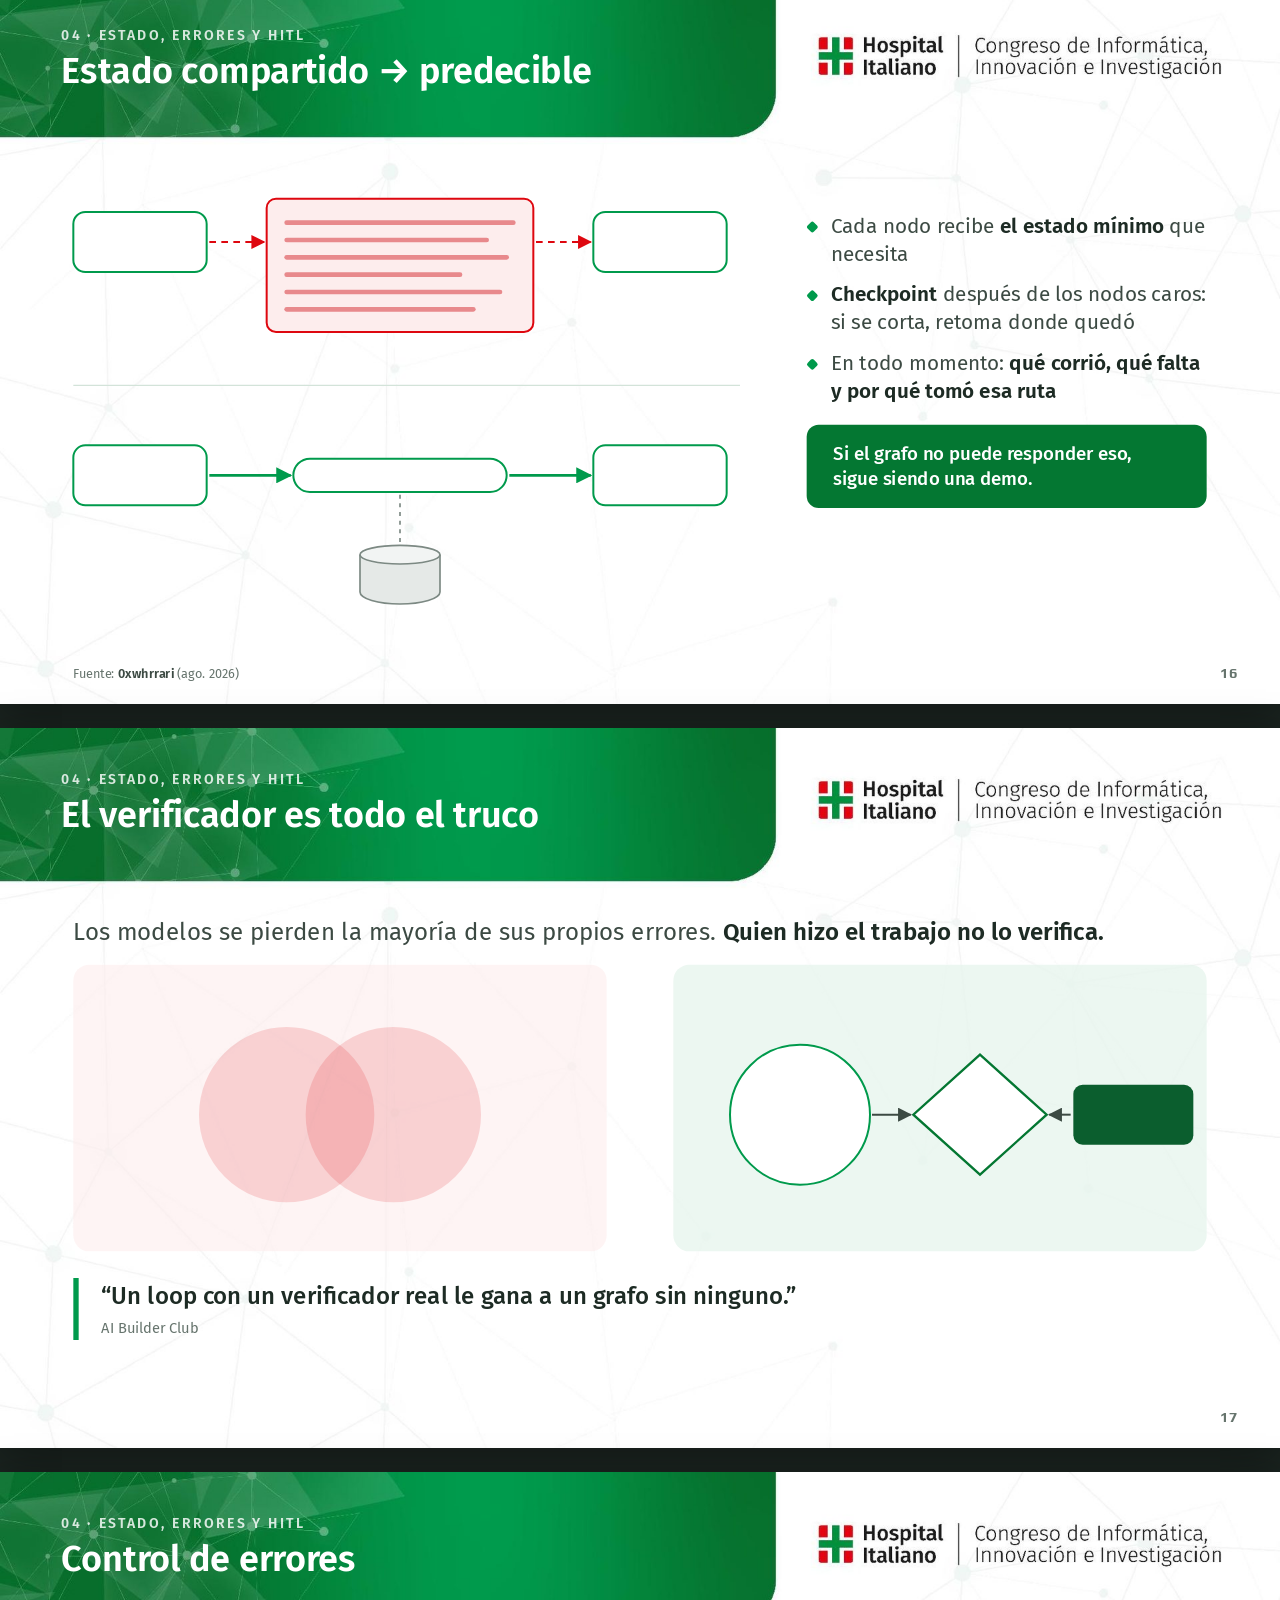
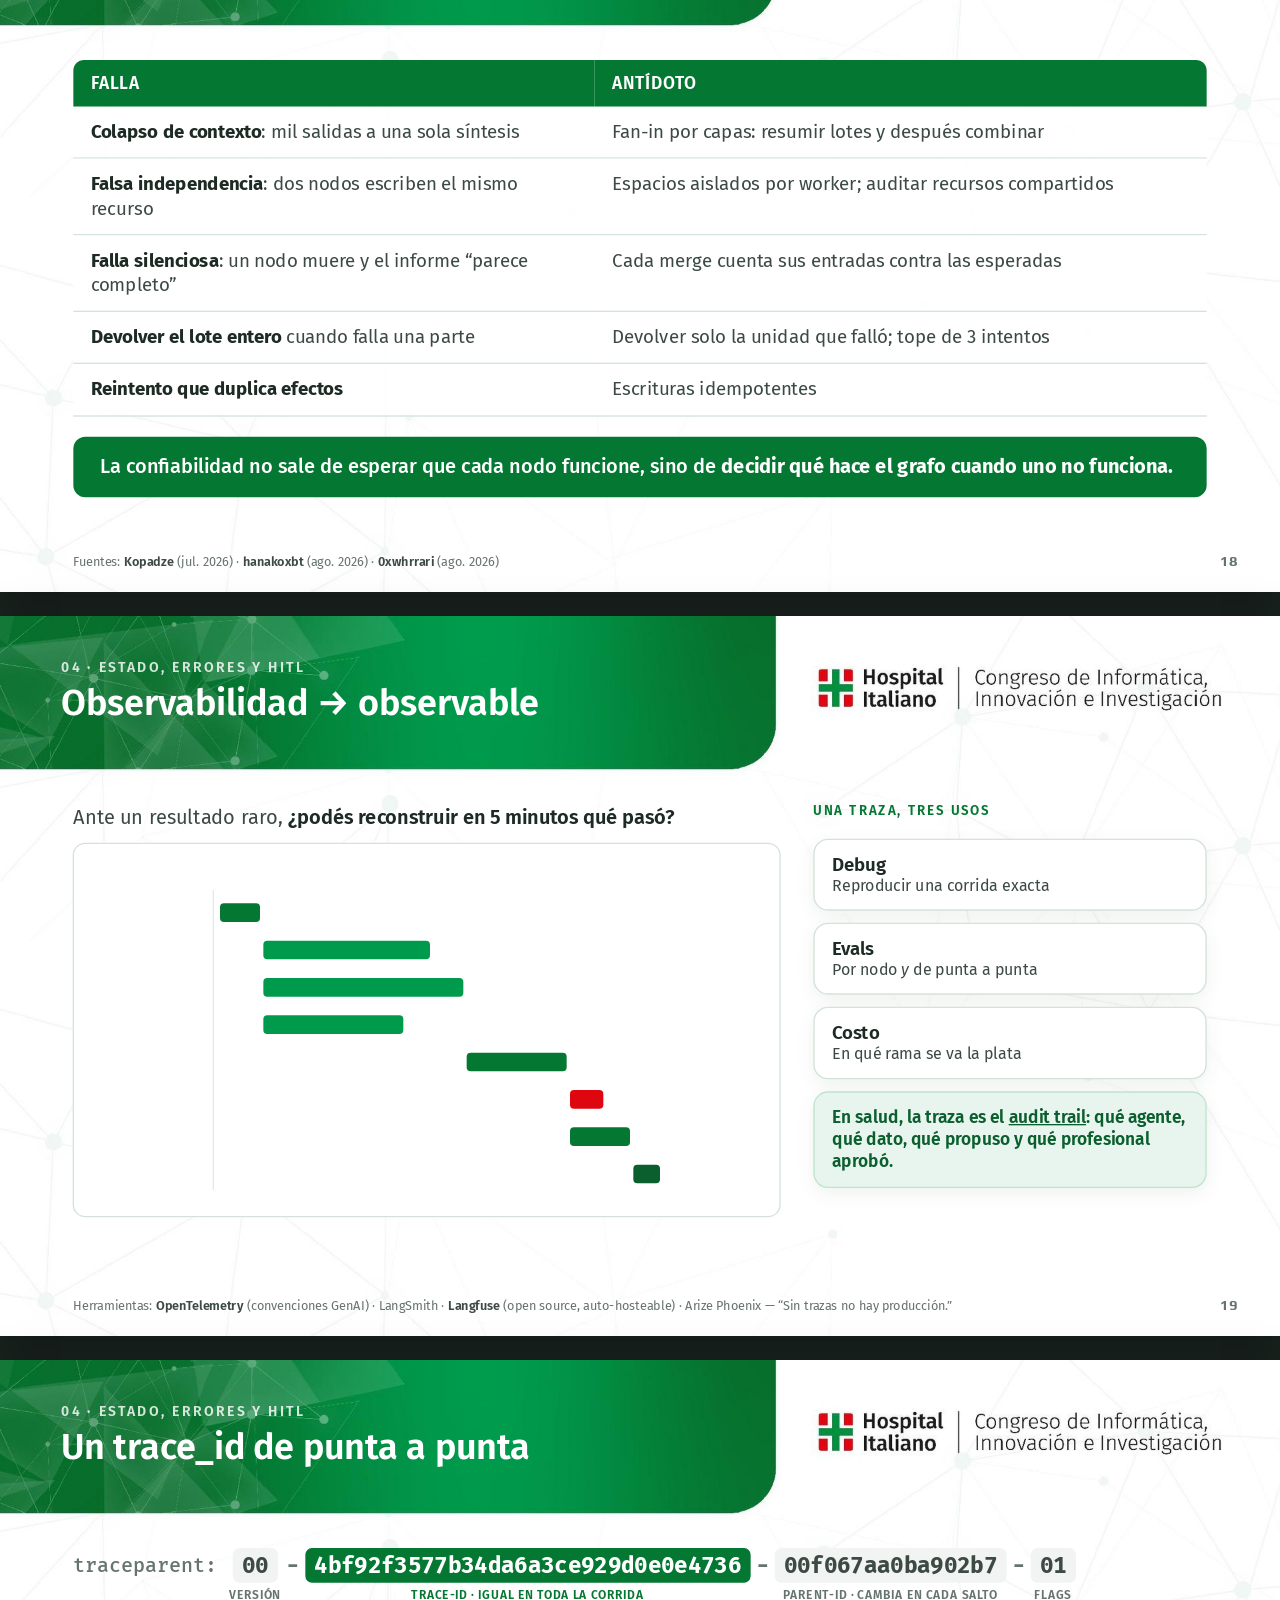
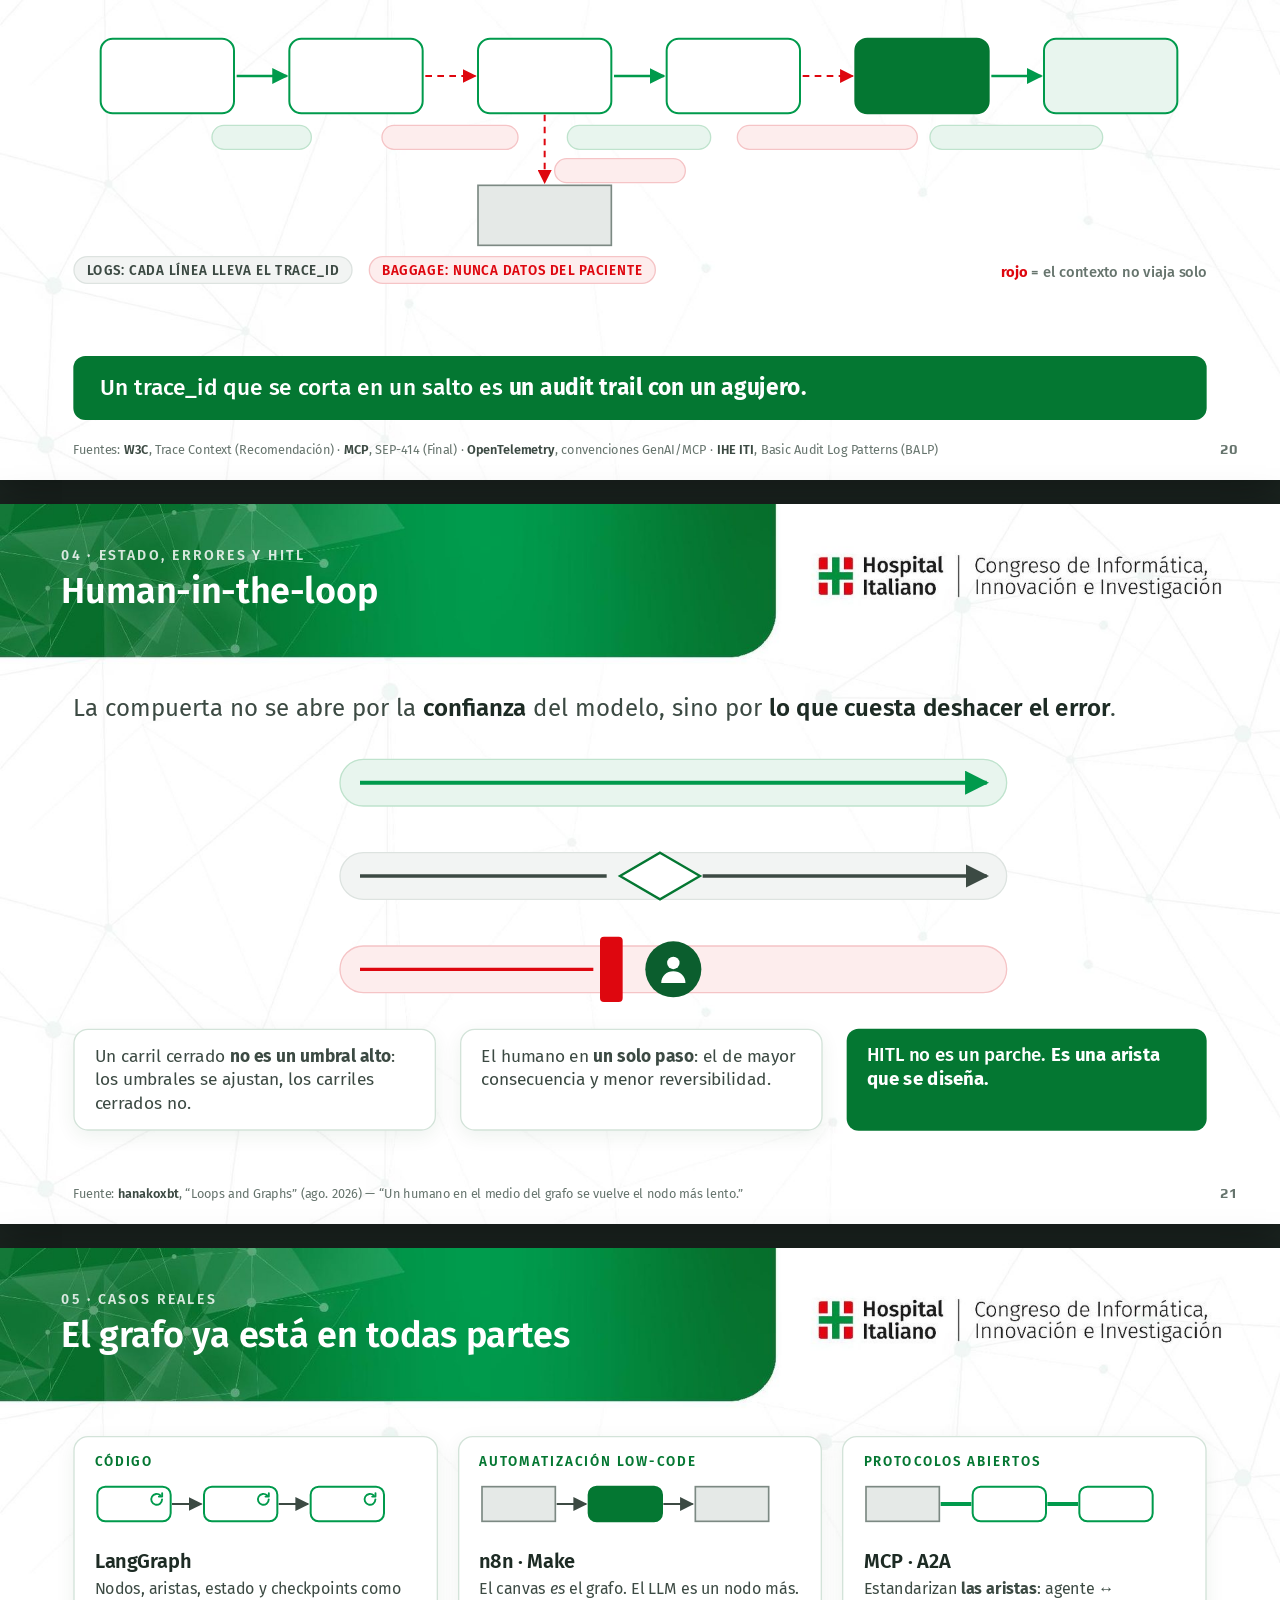
==== commit d94ec221: "Add trace_id correlation slide to HIBA deck - Slide 20: W3C traceparent anatomy and end-to-end propa" ====
--- a/italiano_graph/graph-engineering.html
+++ b/italiano_graph/graph-engineering.html
@@ -37,7 +37,7 @@
 /* ---------------- Página / runtime ---------------- */
 * { box-sizing: border-box; }
 html, body { margin: 0; padding: 0; }
-body { background: #1b2420; font-family: var(--font); -webkit-font-smoothing: antialiased; counter-reset: sl; padding-top: 24px; }
+body { background: #1b2420; font-family: var(--font); -webkit-font-smoothing: antialiased; padding-top: 24px; }
 .pa-frame { position: relative; width: min(100vw, 1920px); aspect-ratio: 16 / 9; margin: 0 auto 24px auto; overflow: hidden; box-shadow: 0 10px 40px rgba(0,0,0,.35); }
 .pa-frame > .slide { position: absolute; top: 0; left: 0; transform-origin: top left; transform: scale(var(--pa-scale, 1)); }
 body.pa-present { overflow: hidden; background: #000; padding: 0; }
@@ -57,10 +57,10 @@
 }
 
 /* ---------------- Shell de slide ---------------- */
-.slide { position: relative; width: 1920px; height: 1080px; overflow: hidden; color: var(--ink); font-family: var(--font); background: #fff center / cover no-repeat; counter-increment: sl; }
+.slide { position: relative; width: 1920px; height: 1080px; overflow: hidden; color: var(--ink); font-family: var(--font); background: #fff center / cover no-repeat; }
 .s-content { background-image: url([data-uri]); }
 .s-cover { background-image: url([data-uri]); color: #fff; }
-.s-content::after { content: counter(sl); position: absolute; right: 64px; bottom: 34px; font: 700 22px var(--disp); color: var(--mut); }
+.s-content::after { content: attr(data-n); position: absolute; right: 64px; bottom: 34px; font: 700 22px var(--disp); color: var(--mut); }
 
 /* Título dentro de la pestaña verde del template */
 .tab { position: absolute; left: 92px; top: 0; width: 1030px; height: 226px; display: flex; flex-direction: column; justify-content: center; color: #fff; }
@@ -117,6 +117,16 @@
 .tl-i.end .tl-dot { background: var(--g); }
 .tl-arc { position: absolute; left: 0; top: 300px; pointer-events: none; }
 
+/* ---------------- Header traceparent (slide 20) ---------------- */
+.tp { display: flex; align-items: flex-start; gap: 8px; font-family: var(--mono); }
+.tp-k { font: 500 30px/52px var(--mono); color: var(--mut); margin-right: 10px; }
+.tp-s { display: flex; flex-direction: column; align-items: center; gap: 8px; }
+.tp-s code { font: 600 34px/52px var(--mono); color: var(--ink2); background: #F2F4F3; border-radius: 10px; padding: 0 14px; }
+.tp-s span { font: 600 18px/1.2 var(--font); letter-spacing: .06em; text-transform: uppercase; color: var(--mut); }
+.tp-s.hi code { background: var(--g2); color: #fff; }
+.tp-s.hi span { color: var(--g2); }
+.tp-d { font: 600 34px/52px var(--mono); color: var(--mut); }
+
 /* ---------------- Gramática visual de los diagramas ---------------- */
 svg.d { display: block; overflow: visible; font-family: var(--font); }
 svg.d .n { fill: #fff; stroke: var(--g); stroke-width: 3; }
@@ -686,6 +696,66 @@
     </div>
   </div>
   <div class="src">Herramientas: <b>OpenTelemetry</b> (convenciones GenAI) · LangSmith · <b>Langfuse</b> (open source, auto-hosteable) · Arize Phoenix — “Sin trazas no hay producción.”</div>
+</section>
+
+<!-- ============================ 20 · CORRELACIÓN ============================ -->
+<section class="slide s-content">
+  <div class="tab"><div class="k">04 · Estado, errores y HITL</div><h2>Un trace_id de punta a punta</h2></div>
+  <div class="body">
+    <div class="tp"><div class="tp-k">traceparent:</div><div class="tp-s "><code>00</code><span>versión</span></div><div class="tp-d">-</div><div class="tp-s hi"><code>4bf92f3577b34da6a3ce929d0e0e4736</code><span>trace-id · igual en toda la corrida</span></div><div class="tp-d">-</div><div class="tp-s "><code>00f067aa0ba902b7</code><span>parent-id · cambia en cada salto</span></div><div class="tp-d">-</div><div class="tp-s "><code>01</code><span>flags</span></div></div>
+    <svg class="d" width="1700" height="340" viewBox="0 0 1700 340" style="margin-top:34px">
+      <rect class="n" x="41" y="20" width="200" height="112" rx="18"/>
+      <text class="t" x="141" y="52" style="font-size:25px">HCE</text>
+      <text x="141" y="86" text-anchor="middle" style="font:600 18px var(--mono);fill:#047732">trace 4bf9…4736</text>
+      <text x="141" y="112" text-anchor="middle" style="font:400 17px var(--mono);fill:#66746D">span a1f3</text>
+      <rect class="n" x="324" y="20" width="200" height="112" rx="18"/>
+      <text class="t" x="424" y="52" style="font-size:25px">Orquestador</text>
+      <text x="424" y="86" text-anchor="middle" style="font:600 18px var(--mono);fill:#047732">trace 4bf9…4736</text>
+      <text x="424" y="112" text-anchor="middle" style="font:400 17px var(--mono);fill:#66746D">span 7c20</text>
+      <rect class="n" x="607" y="20" width="200" height="112" rx="18"/>
+      <text class="t" x="707" y="52" style="font-size:25px">Worker</text>
+      <text x="707" y="86" text-anchor="middle" style="font:600 18px var(--mono);fill:#047732">trace 4bf9…4736</text>
+      <text x="707" y="112" text-anchor="middle" style="font:400 17px var(--mono);fill:#66746D">span e94b</text>
+      <rect class="n" x="890" y="20" width="200" height="112" rx="18"/>
+      <text class="t" x="990" y="52" style="font-size:25px">Agente externo</text>
+      <text x="990" y="86" text-anchor="middle" style="font:600 18px var(--mono);fill:#047732">trace 4bf9…4736</text>
+      <text x="990" y="112" text-anchor="middle" style="font:400 17px var(--mono);fill:#66746D">span 3d08</text>
+      <rect class="ns" x="1173" y="20" width="200" height="112" rx="18"/>
+      <text class="tw" x="1273" y="52" style="font-size:25px">Humano</text>
+      <text x="1273" y="86" text-anchor="middle" style="font:600 18px var(--mono);fill:#BFE3CD">trace 4bf9…4736</text>
+      <text x="1273" y="112" text-anchor="middle" style="font:400 17px var(--mono);fill:#E8F5EE">span b512</text>
+      <rect class="nf" x="1456" y="20" width="200" height="112" rx="18"/>
+      <text class="t" x="1556" y="52" style="font-size:25px">AuditEvent</text>
+      <text x="1556" y="86" text-anchor="middle" style="font:600 18px var(--mono);fill:#047732">trace 4bf9…4736</text>
+      <text x="1556" y="112" text-anchor="middle" style="font:400 17px var(--mono);fill:#66746D">traceparent ✓</text>
+      <path class="eg" d="M245 76 L320 76"/>
+      <rect x="208" y="150" width="149" height="36" rx="18" fill="#E8F5EE" stroke="#BFE3CD" stroke-width="2"/>
+      <text x="282" y="174" text-anchor="middle" style="font:500 19px var(--mono);fill:#047732">header HTTP</text>      <path class="er" d="M528 76 L603 76"/>
+      <rect x="463" y="150" width="204" height="36" rx="18" fill="#FDEDED" stroke="#F5C4C6" stroke-width="2"/>
+      <text x="565" y="174" text-anchor="middle" style="font:500 19px var(--mono);fill:#DE070F">estado del grafo</text>      <path class="eg" d="M811 76 L886 76"/>
+      <rect x="741" y="150" width="215" height="36" rx="18" fill="#E8F5EE" stroke="#BFE3CD" stroke-width="2"/>
+      <text x="848" y="174" text-anchor="middle" style="font:500 19px var(--mono);fill:#047732">A2A · header HTTP</text>
+      <path class="er" d="M1094 76 L1169 76"/>
+      <rect x="996" y="150" width="270" height="36" rx="18" fill="#FDEDED" stroke="#F5C4C6" stroke-width="2"/>
+      <text x="1131" y="174" text-anchor="middle" style="font:500 19px var(--mono);fill:#DE070F">checkpoint + span link</text>
+      <path class="eg" d="M1377 76 L1452 76"/>
+      <rect x="1285" y="150" width="259" height="36" rx="18" fill="#E8F5EE" stroke="#BFE3CD" stroke-width="2"/>
+      <text x="1414" y="174" text-anchor="middle" style="font:500 19px var(--mono);fill:#047732">AuditEvent · IHE BALP</text>
+      <path class="er" d="M707 134 L707 236"/>
+      <rect x="722" y="200" width="196" height="36" rx="18" fill="#FDEDED" stroke="#F5C4C6" stroke-width="2"/>
+      <text x="820" y="224" text-anchor="middle" style="font:500 19px var(--mono);fill:#DE070F">MCP · _meta</text>
+      <rect class="c" x="607" y="240" width="200" height="90"/>
+      <text class="t" x="707" y="268" style="font-size:24px">Tool FHIR</text>
+      <text x="707" y="300" text-anchor="middle" style="font:600 18px var(--mono);fill:#047732">trace 4bf9…4736</text>
+      <text x="707" y="322" text-anchor="middle" style="font:400 17px var(--mono);fill:#66746D">span 5f6a</text>
+      <text x="1273" y="226" text-anchor="middle" style="font:600 20px var(--font);fill:#0B5E2E">la aprobación llega horas después</text>
+    </svg>
+    <div class="row" style="gap:16px;margin-top:6px;align-items:center">
+      <span class="pill n">Logs: cada línea lleva el trace_id</span><span class="pill r">Baggage: nunca datos del paciente</span><span style="font:500 22px var(--font);color:var(--mut);margin-left:auto"><span style="color:var(--red);font-weight:700">rojo</span> = el contexto no viaja solo</span>
+    </div>
+    <div class="punch" style="position:absolute;left:0;right:0;bottom:0">Un trace_id que se corta en un salto es <strong>un audit trail con un agujero.</strong></div>
+  </div>
+  <div class="src">Fuentes: <b>W3C</b>, Trace Context (Recomendación) · <b>MCP</b>, SEP-414 (Final) · <b>OpenTelemetry</b>, convenciones GenAI/MCP · <b>IHE ITI</b>, Basic Audit Log Patterns (BALP)</div>
 </section>
 
 <!-- ============================ 19 · HUMAN-IN-THE-LOOP ============================ -->
@@ -903,6 +973,8 @@
 (function () {
   var W = 1920, H = 1080;
   var slides = Array.prototype.slice.call(document.querySelectorAll('body > section.slide'));
+  // Número fijo por slide: un counter() CSS se rompe en modo presentación (las slides ocultas no cuentan).
+  slides.forEach(function (s, i) { s.setAttribute('data-n', i + 1); });
   var frames = slides.map(function (s) {
     var f = document.createElement('div');
     f.className = 'pa-frame';
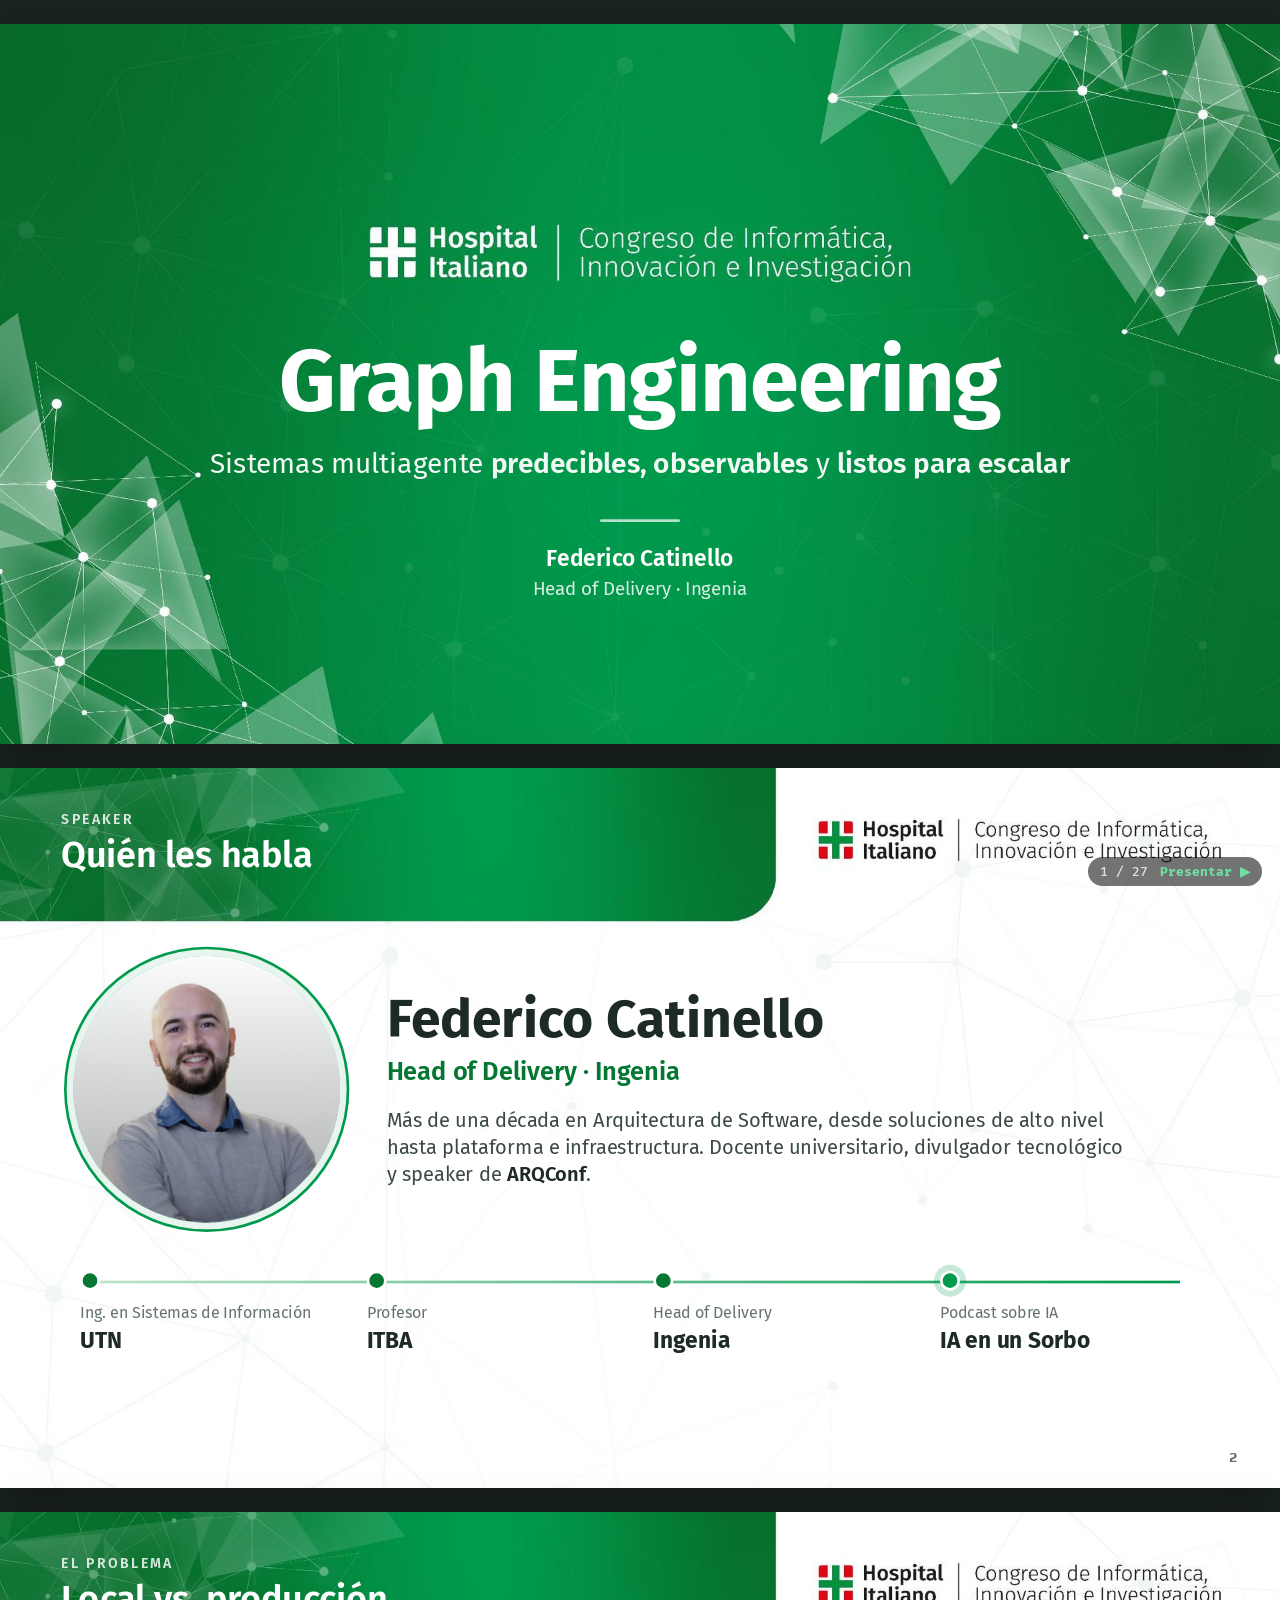
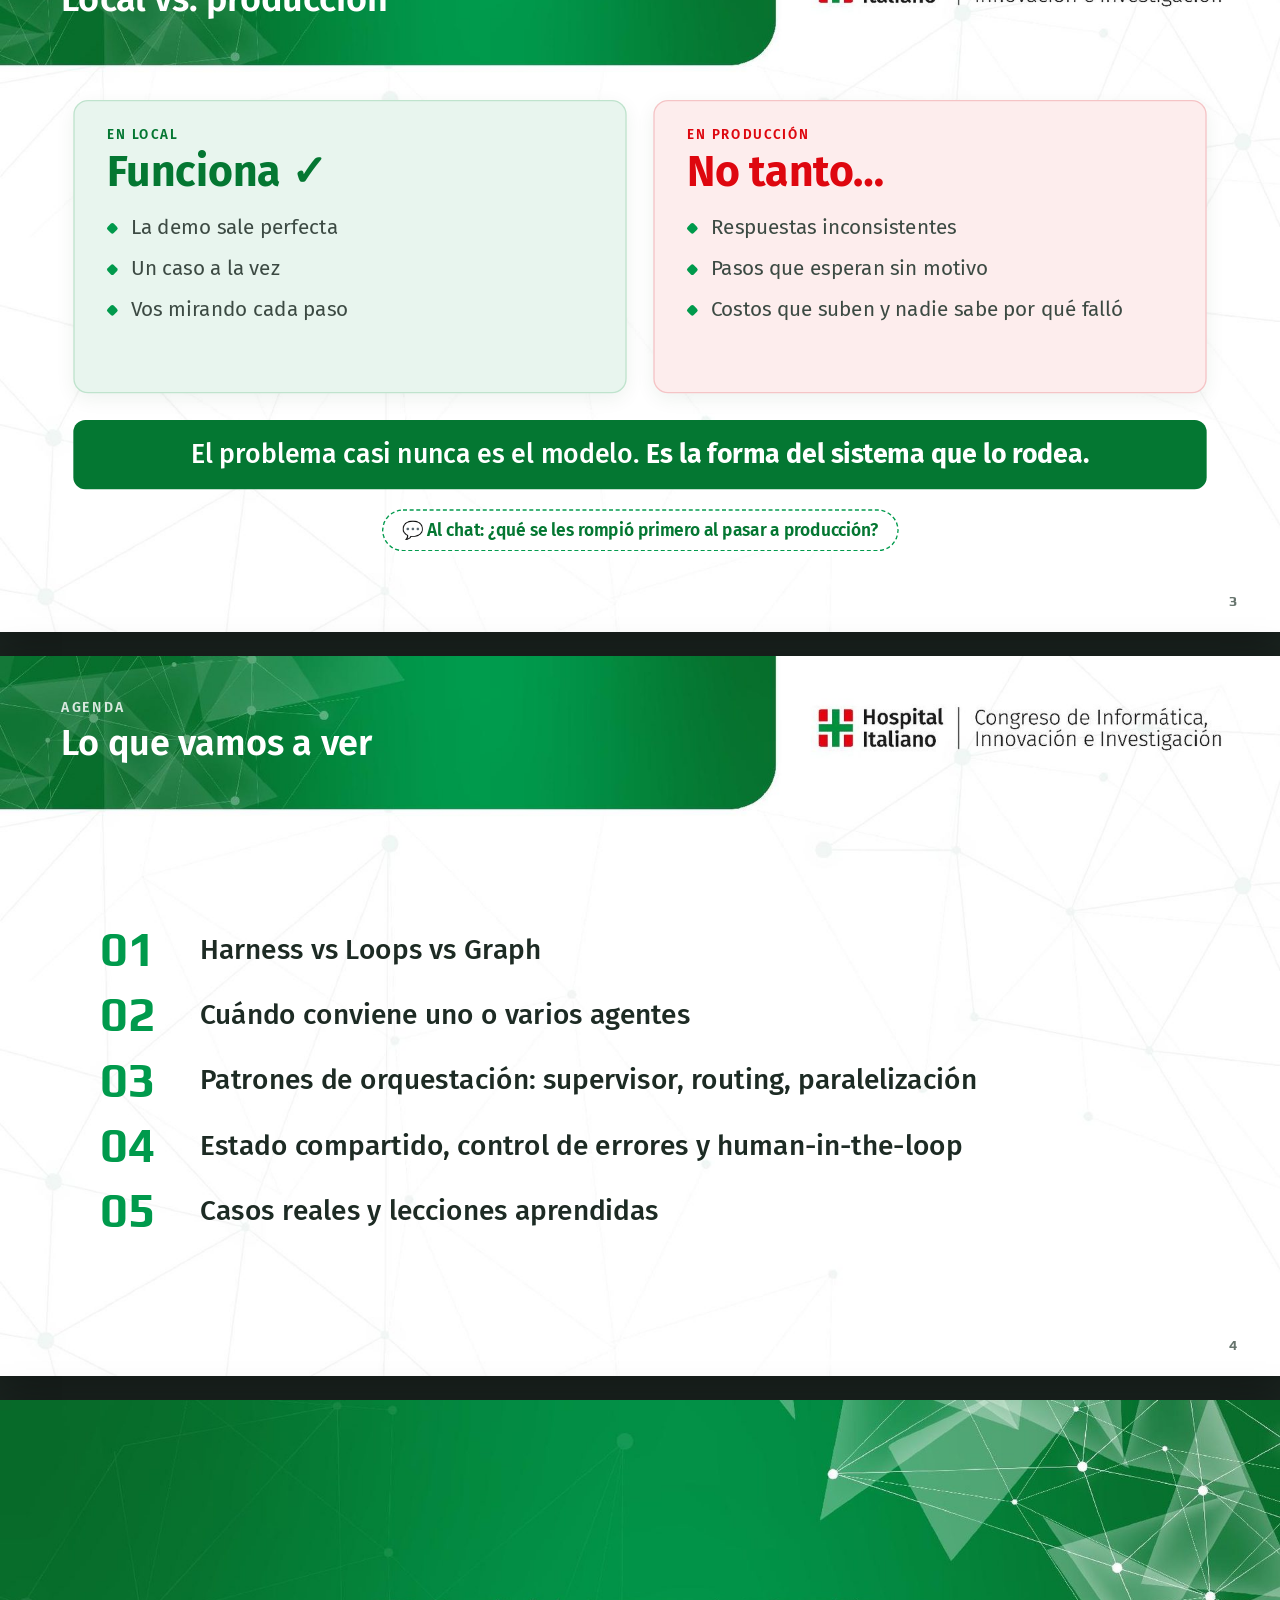
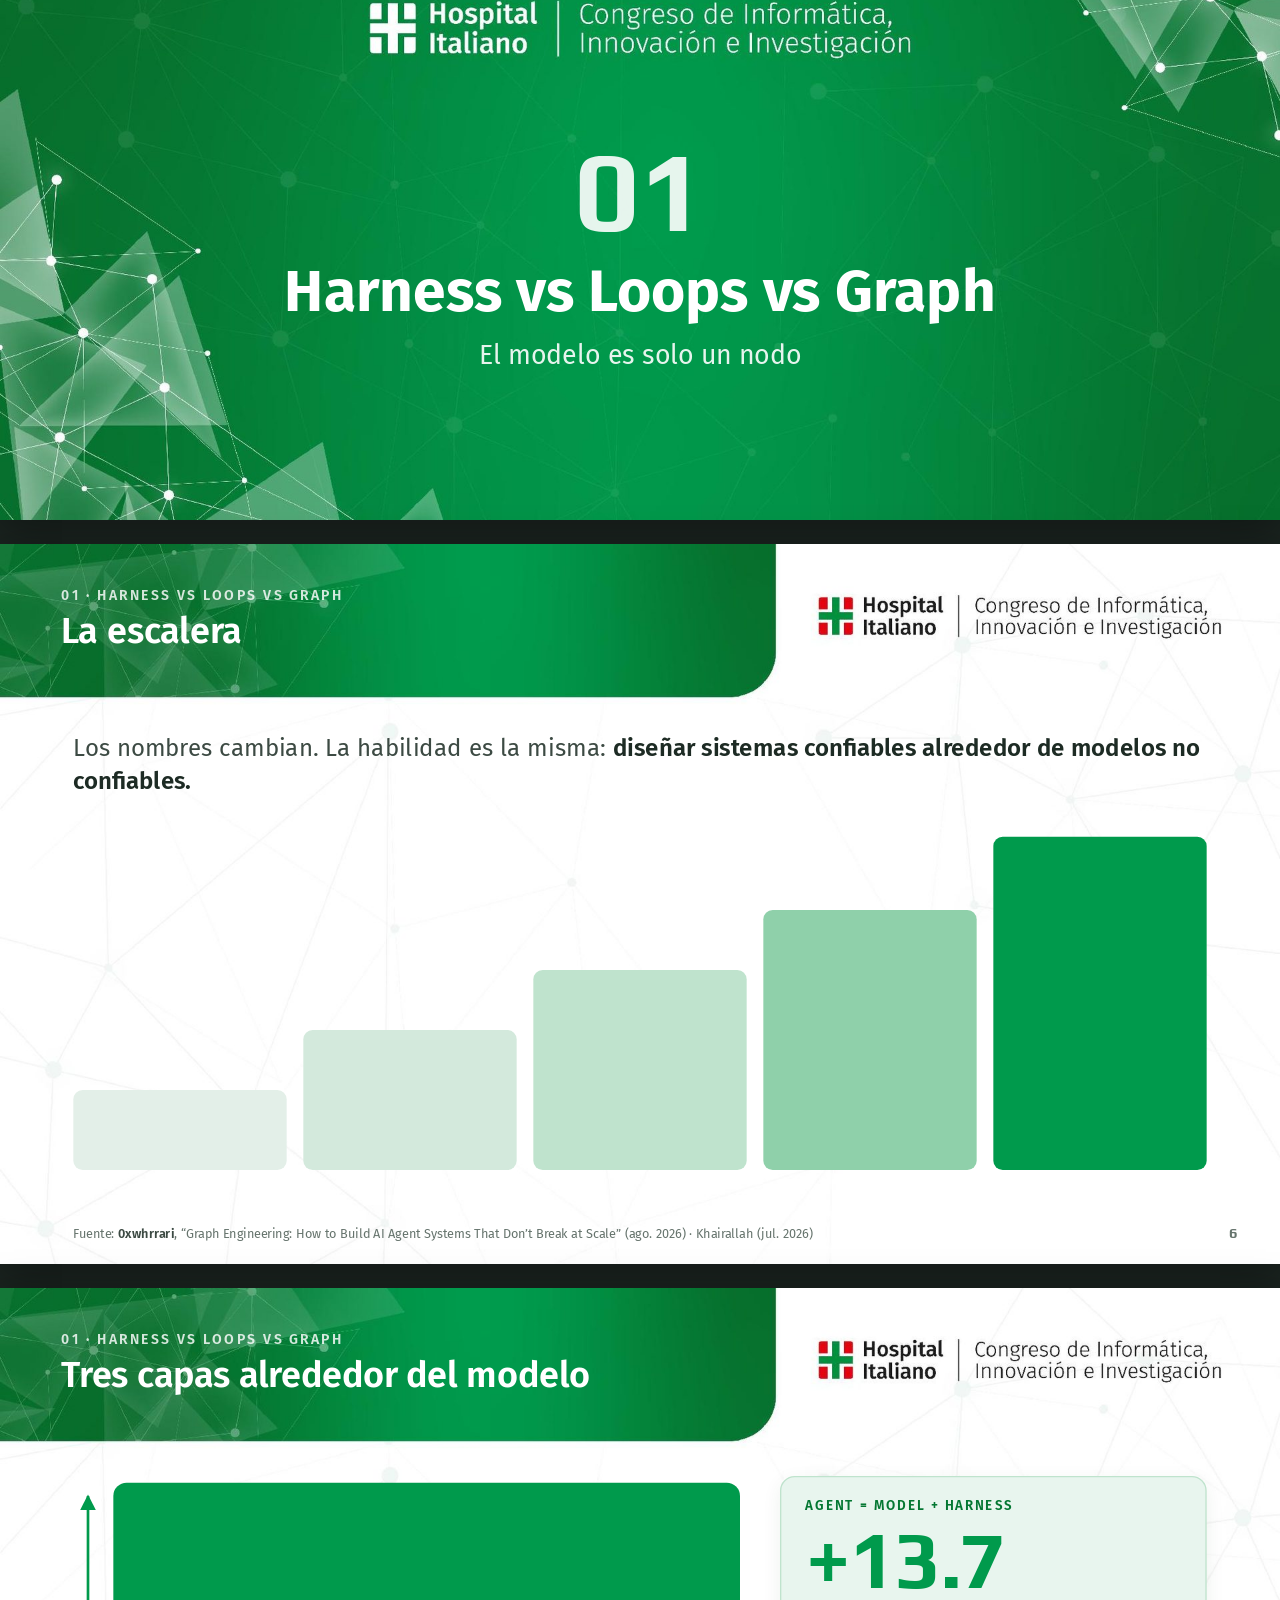
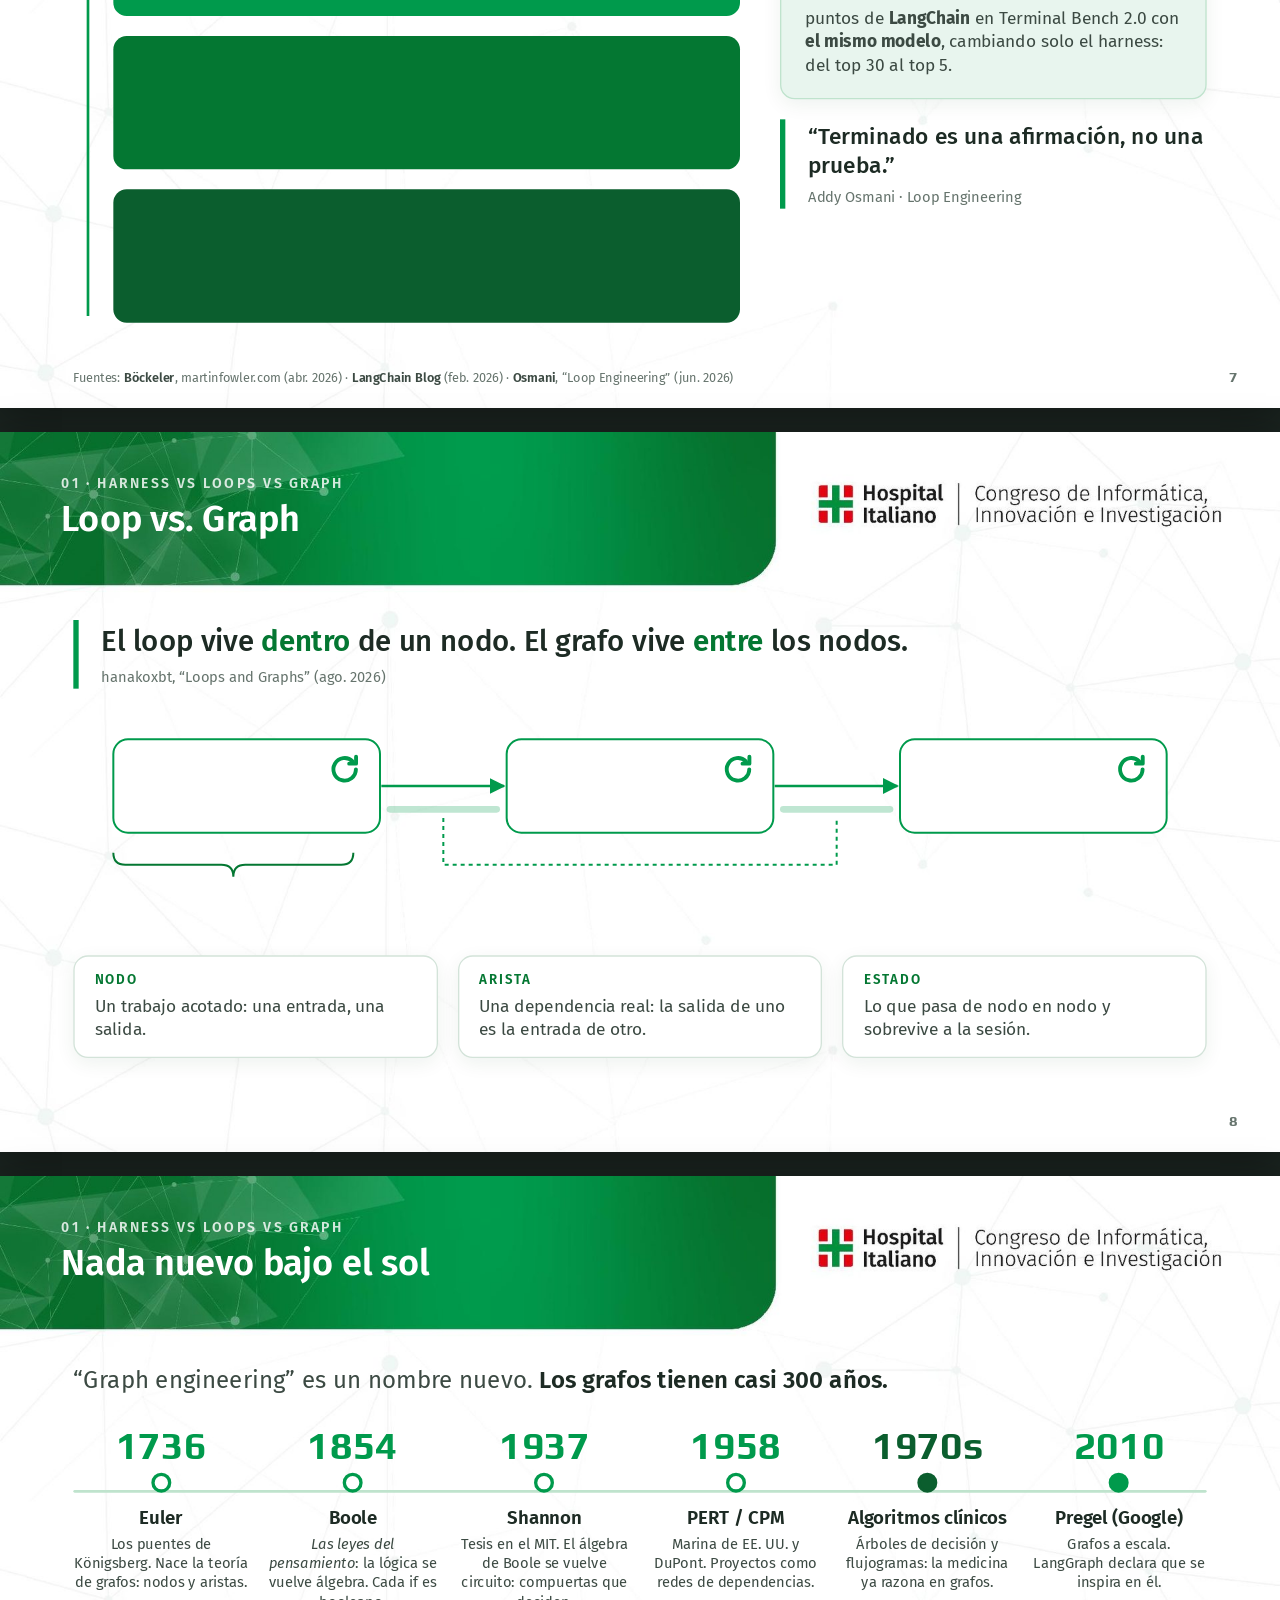
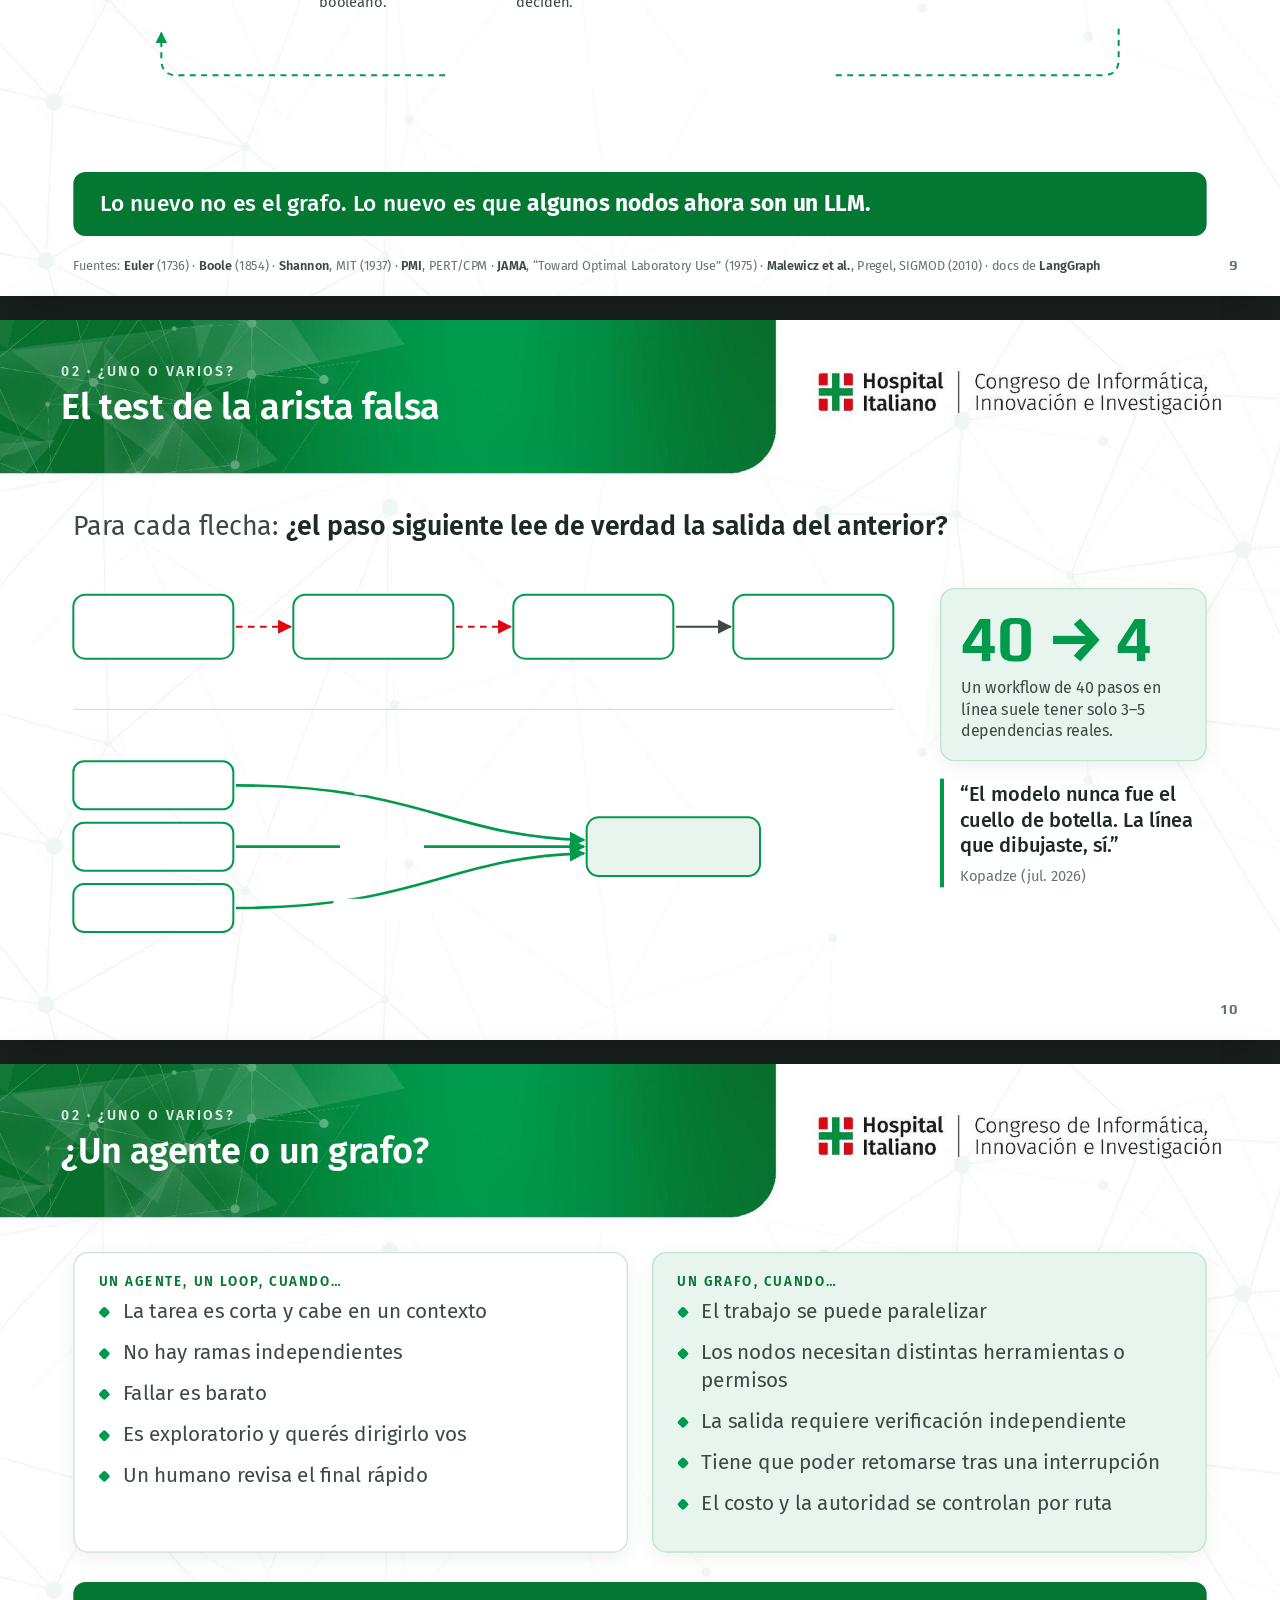
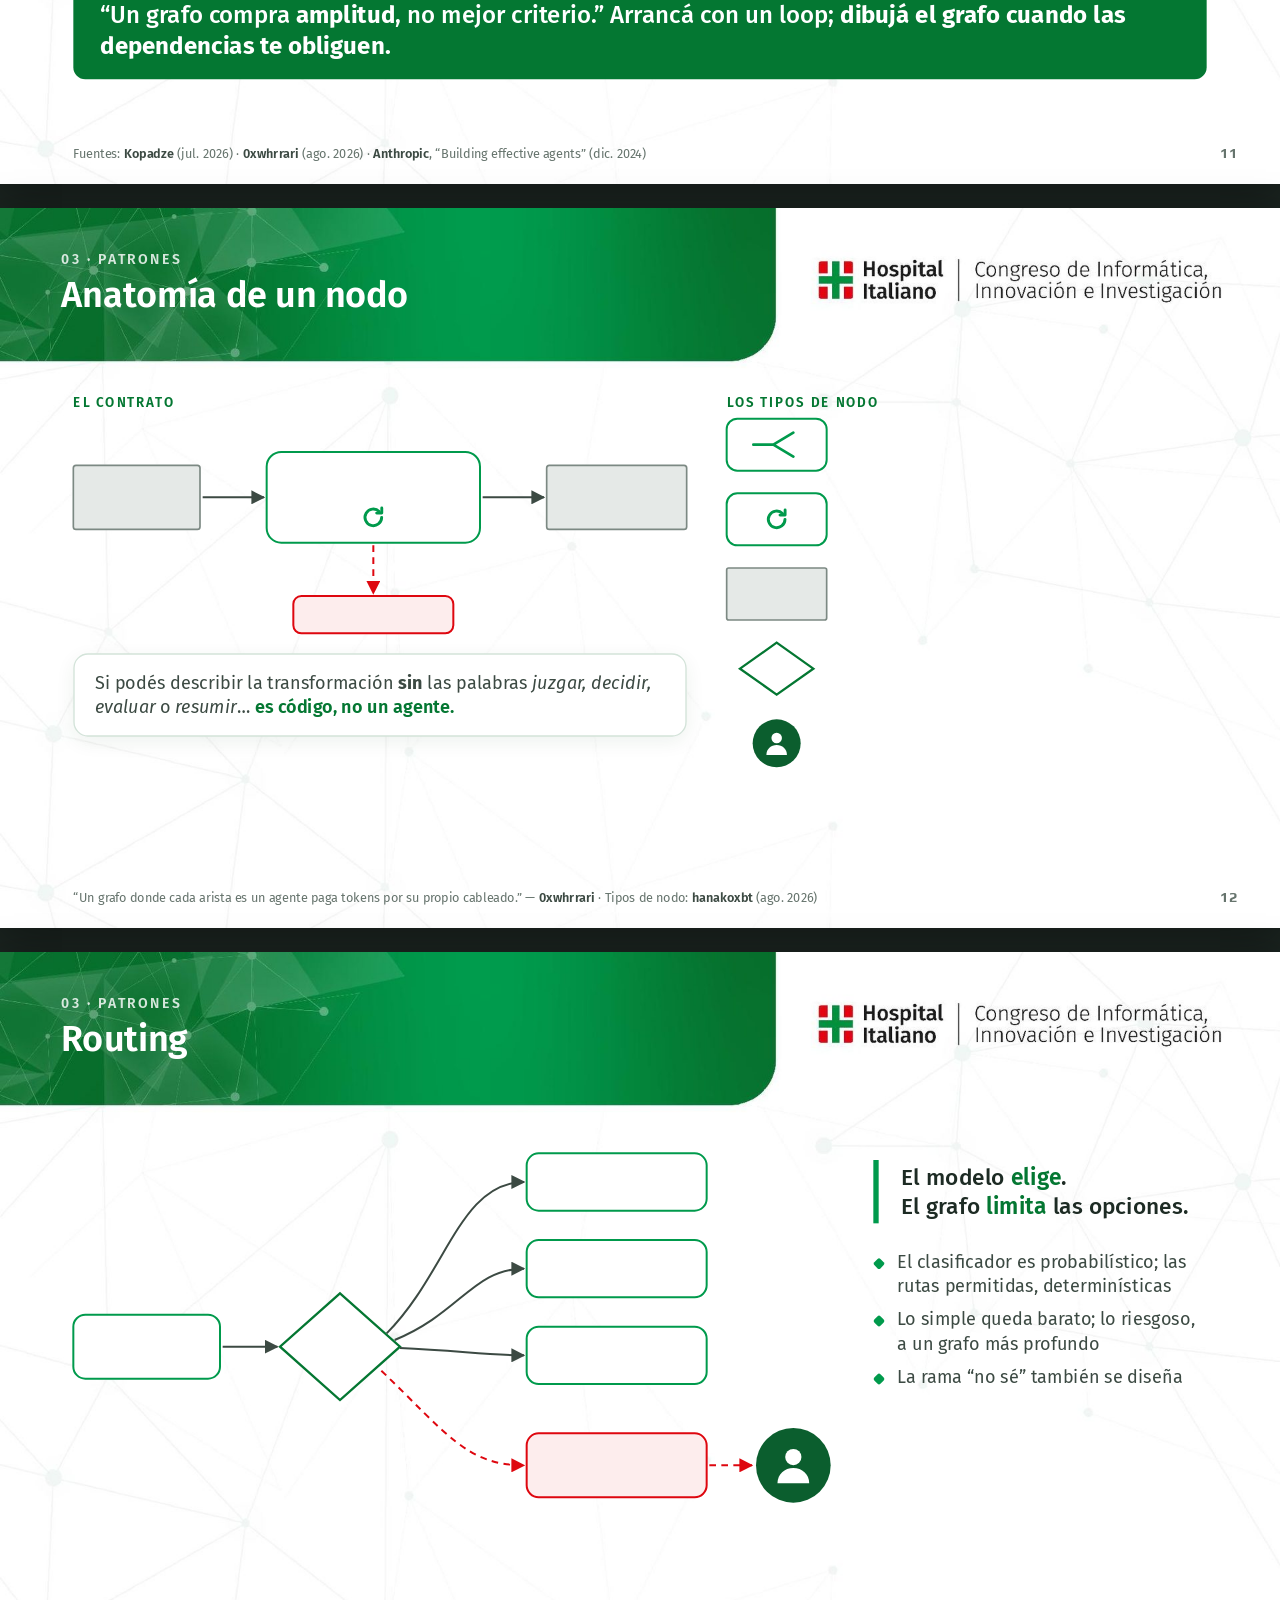
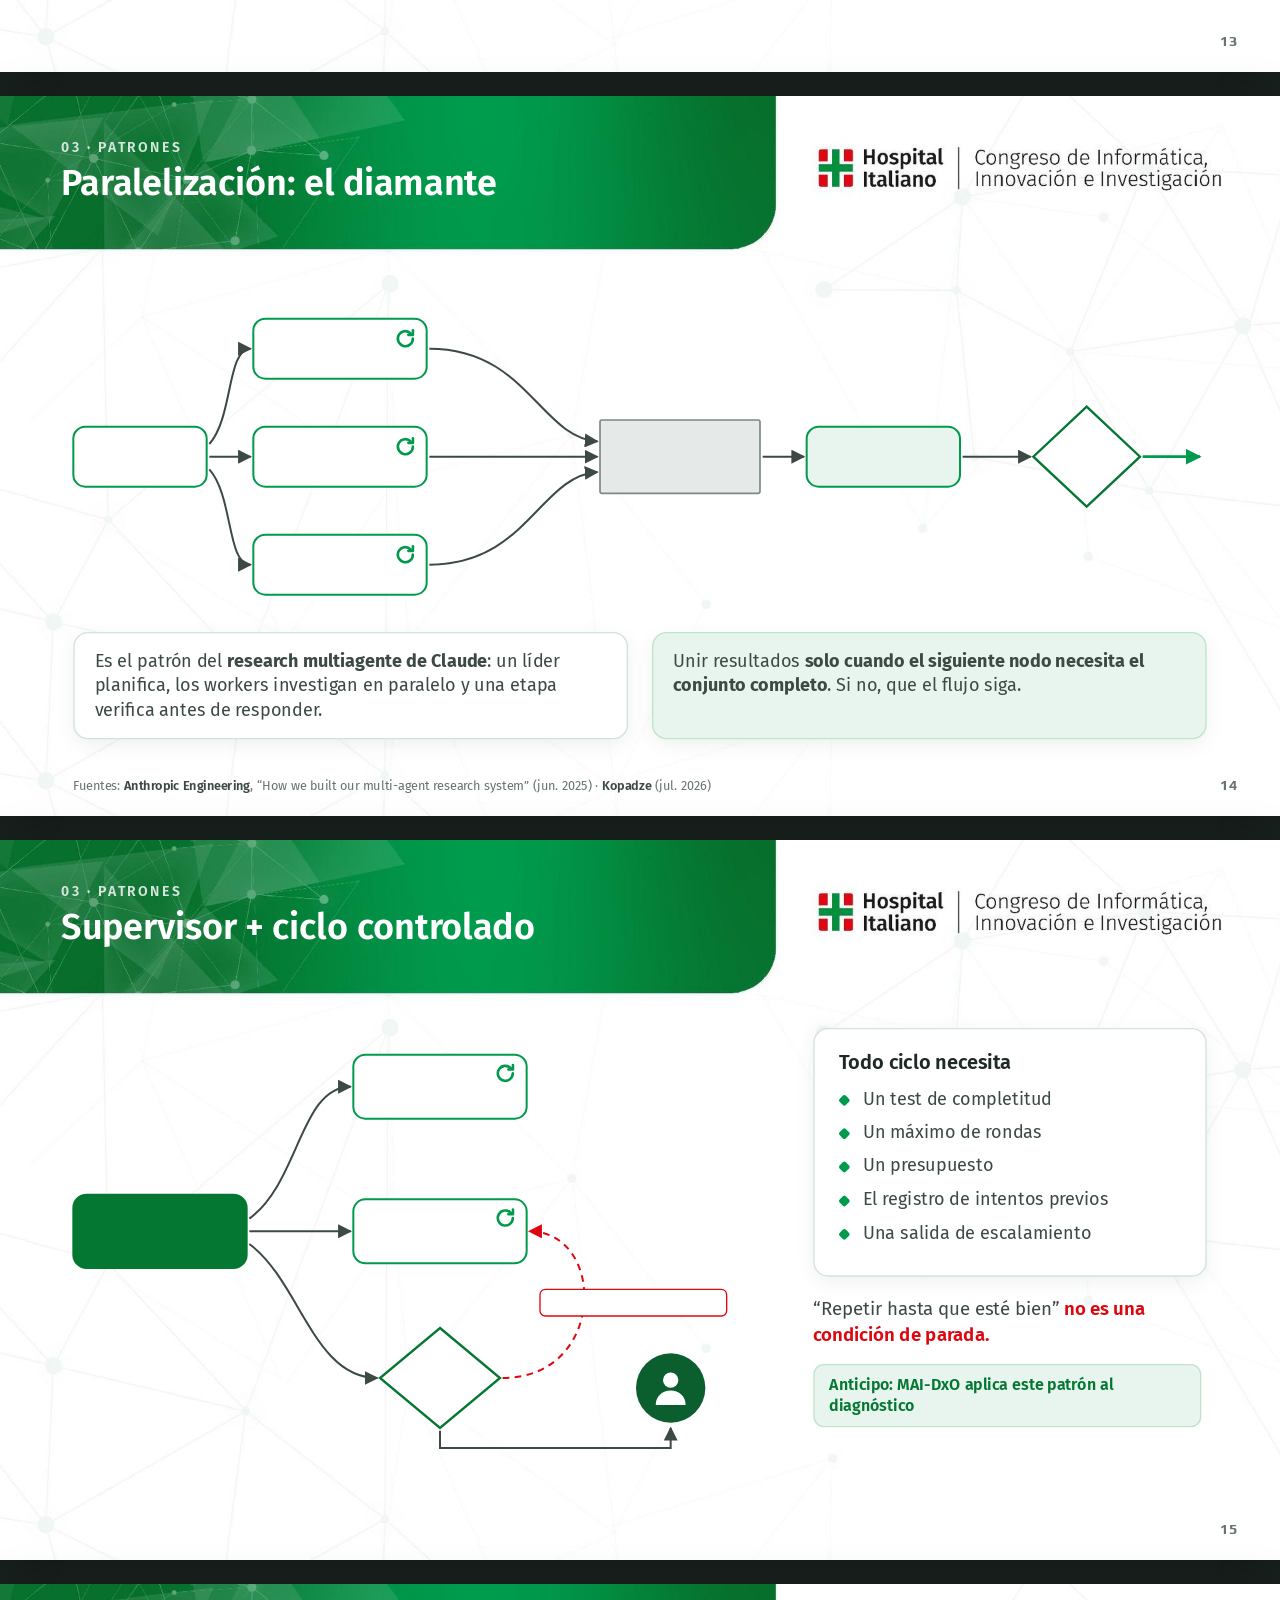
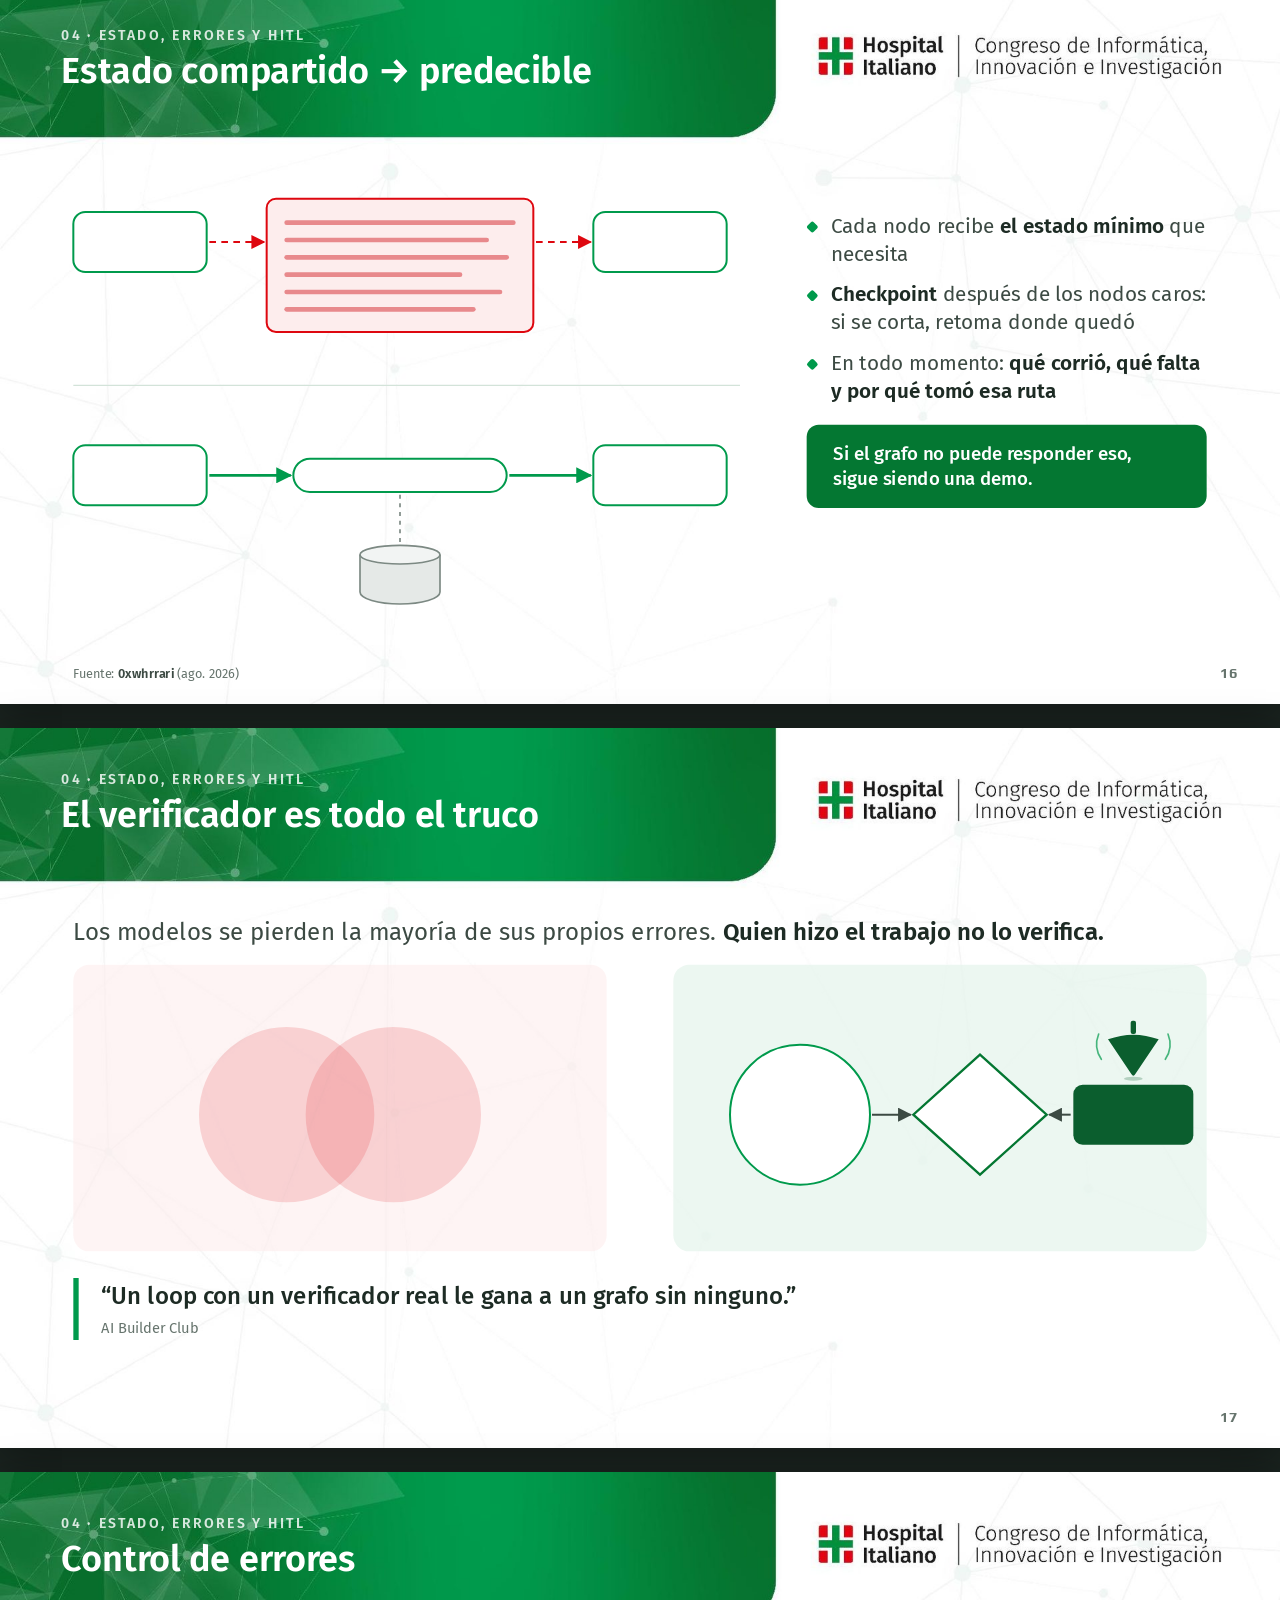
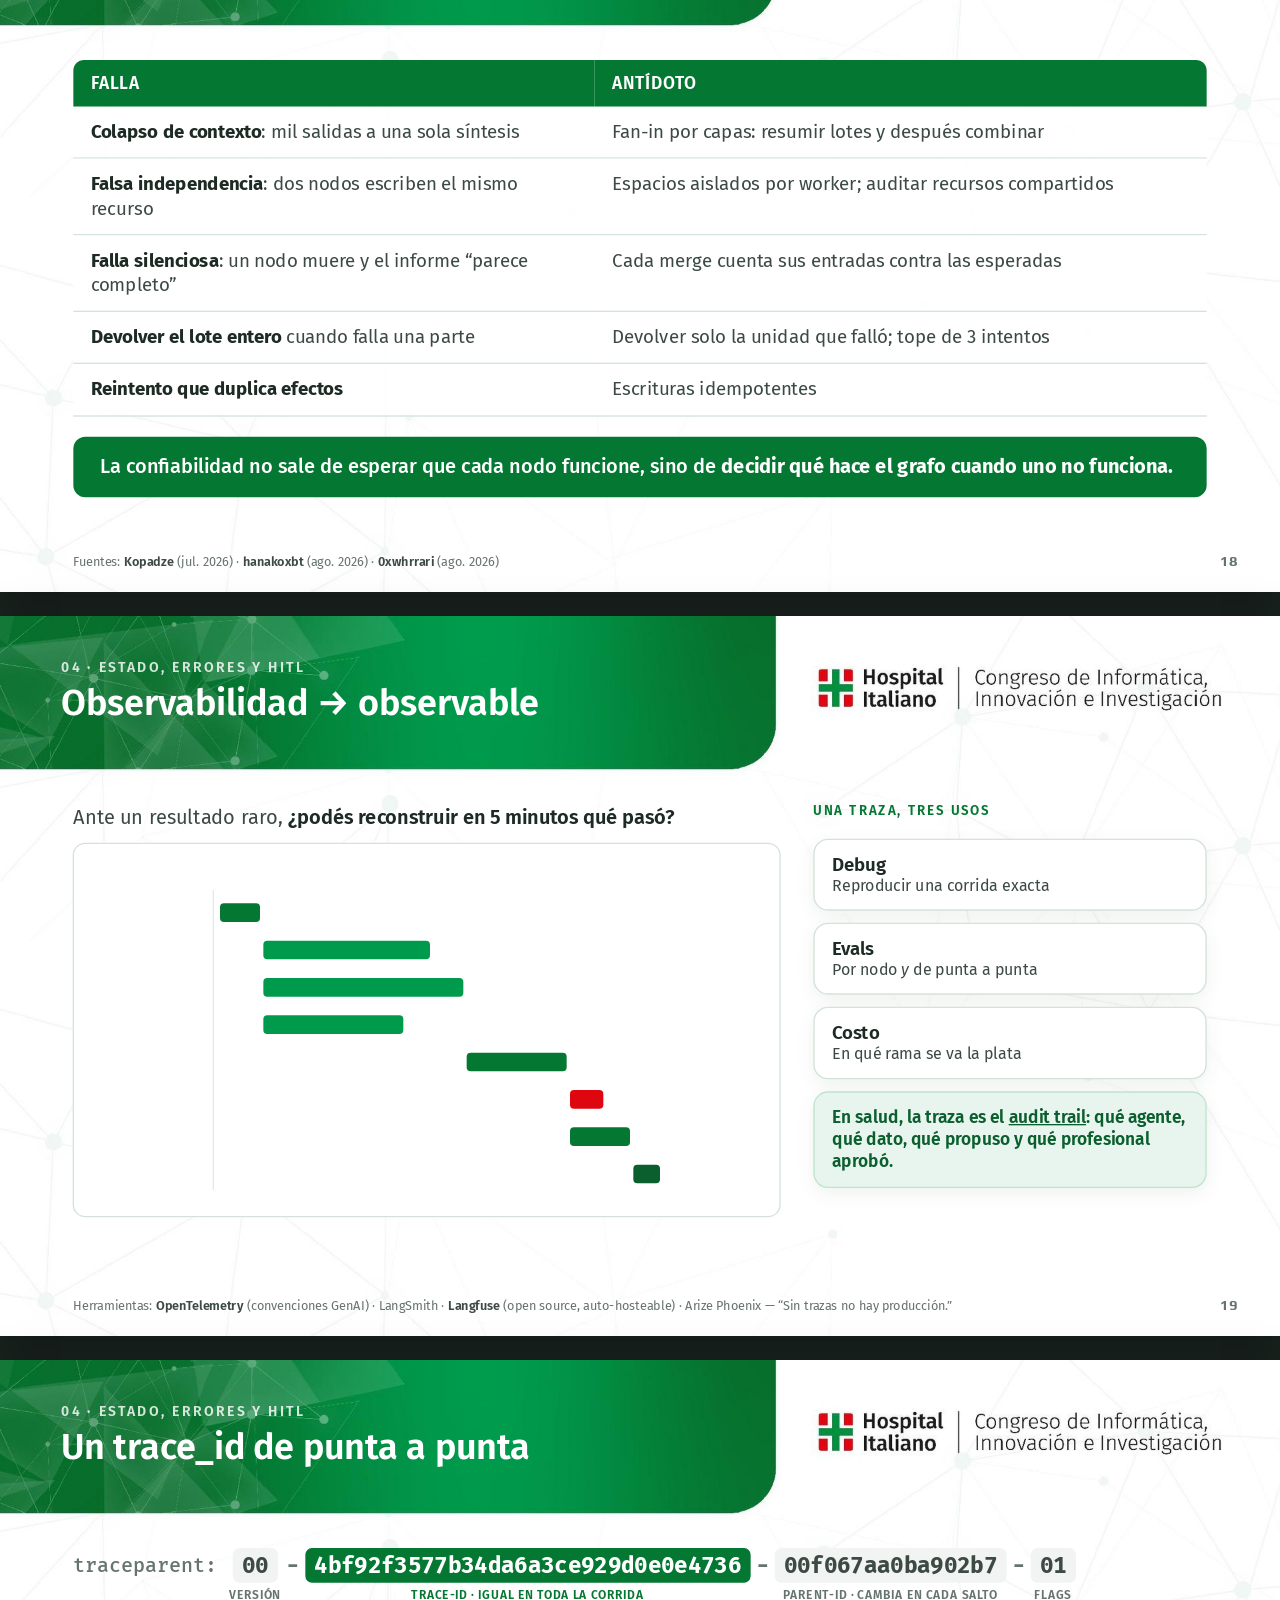
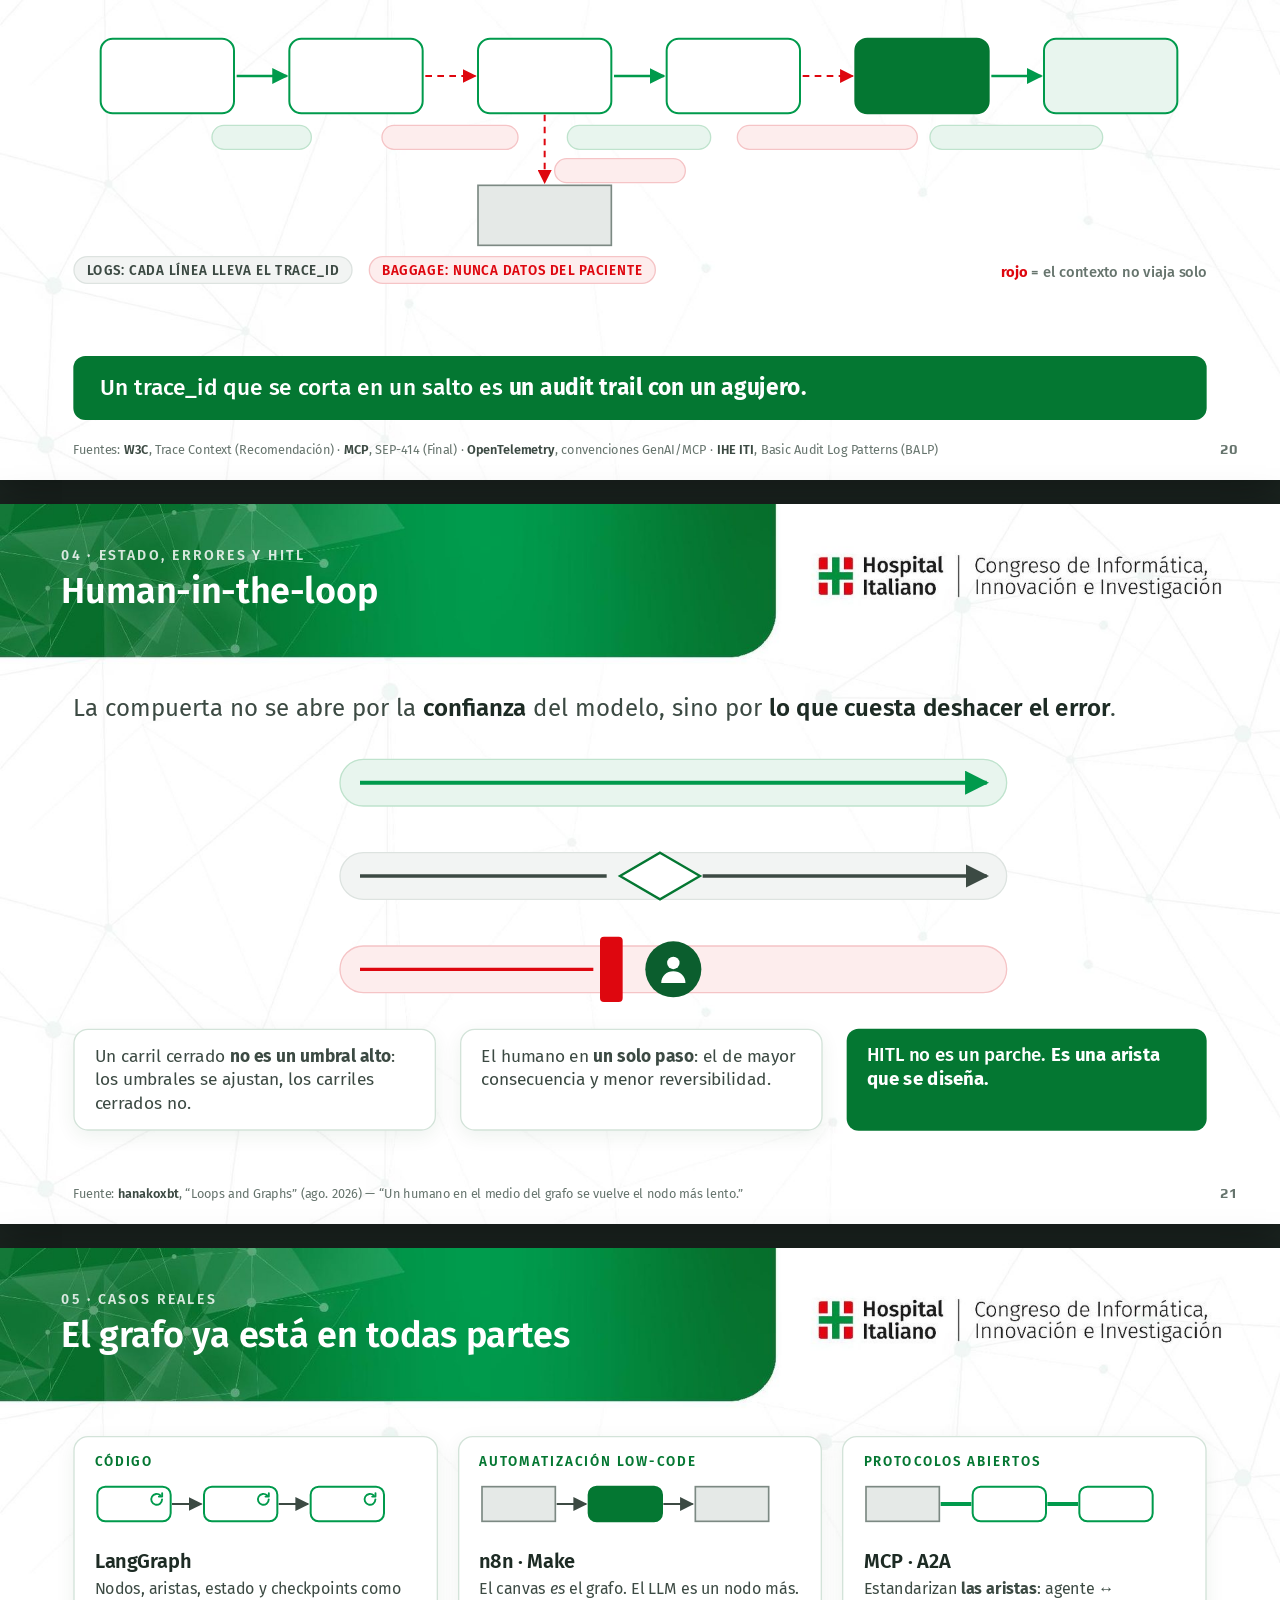
==== commit 323c95d3: "Add Inception totem analogy to verifier slide in HIBA deck Co-Authored-By: Claude Opus 5.5 <noreply@" ====
--- a/italiano_graph/graph-engineering.html
+++ b/italiano_graph/graph-engineering.html
@@ -627,11 +627,19 @@
       <polygon class="gt" points="1360,135 1460,225 1360,315 1260,225"/>
       <text class="t" x="1360" y="225" style="font-size:22px">Verificador</text>
       <path class="e" d="M1198 225 L1256 225"/>
+      <!-- tótem: el trompo de Inception -->
+      <g fill="#0B5E2E">
+        <rect x="1586" y="84" width="8" height="20" rx="3"/>
+        <path d="M1552 112 Q1590 98 1628 112 L1593 164 Q1590 169 1587 164 Z"/>
+        <ellipse cx="1590" cy="171" rx="14" ry="3" opacity=".25"/>
+      </g>
+      <path d="M1538 104 Q1530 124 1542 142 M1642 104 Q1650 124 1638 142" fill="none" stroke="#009A4C" stroke-width="2.5" stroke-linecap="round" opacity=".7"/>
       <rect x="1500" y="180" width="180" height="90" rx="14" fill="#0B5E2E"/>
       <text class="tw" x="1590" y="210" style="font-size:24px">⚓ ancla</text>
       <text class="tw" x="1590" y="242" style="font-size:18px;font-weight:400">señal indiscutible</text>
       <path class="e" d="M1496 225 L1464 225"/>
-      <text class="t" x="1300" y="395" style="fill:#047732;font-size:26px">test que corrió · registro real de la HC</text>
+      <text class="t" x="1300" y="370" style="fill:#047732;font-size:26px">test que corrió · registro real de la HC</text>
+      <text class="ts" x="1300" y="410" style="font-style:italic">el tótem de Inception: ¿evidencia real o sueño del modelo?</text>
     </svg>
     <div class="quote" style="margin-top:30px;font-size:36px">“Un loop con un verificador real le gana a un grafo sin ninguno.”<cite>AI Builder Club</cite></div>
   </div>
